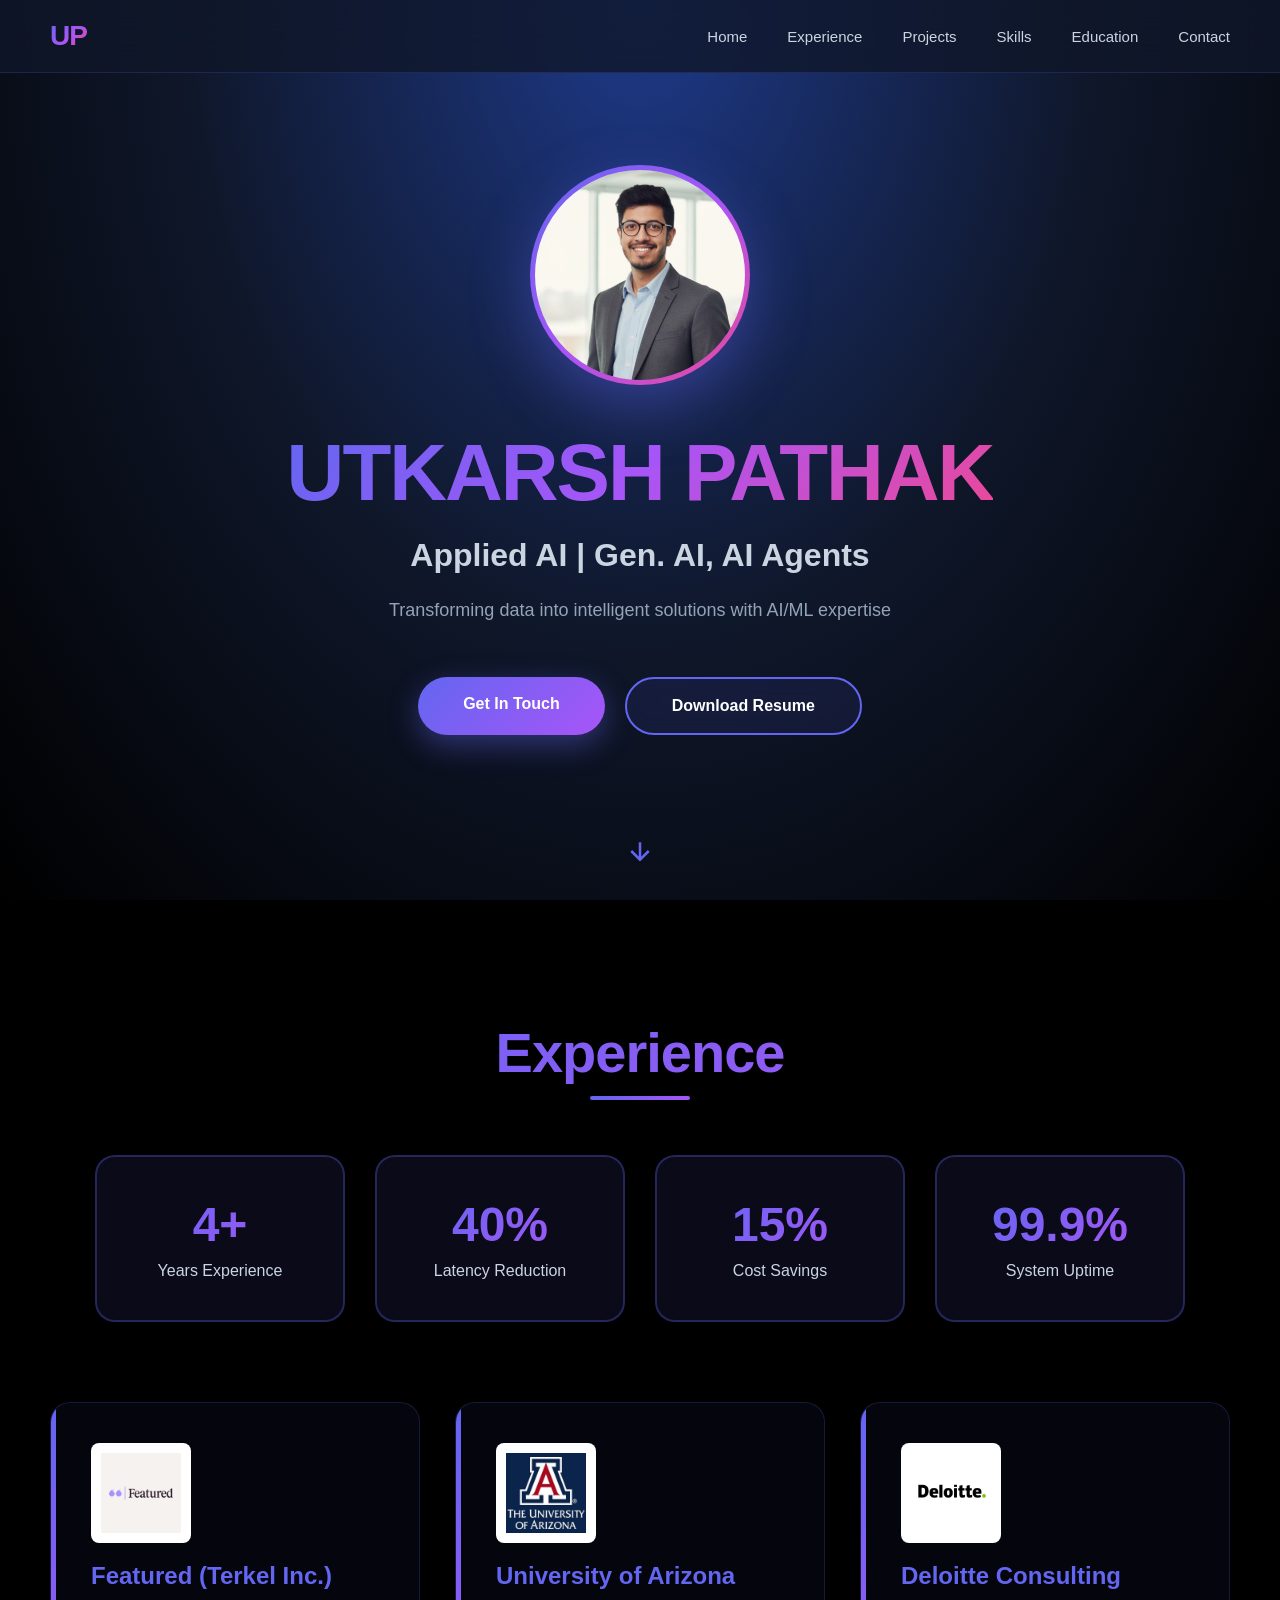
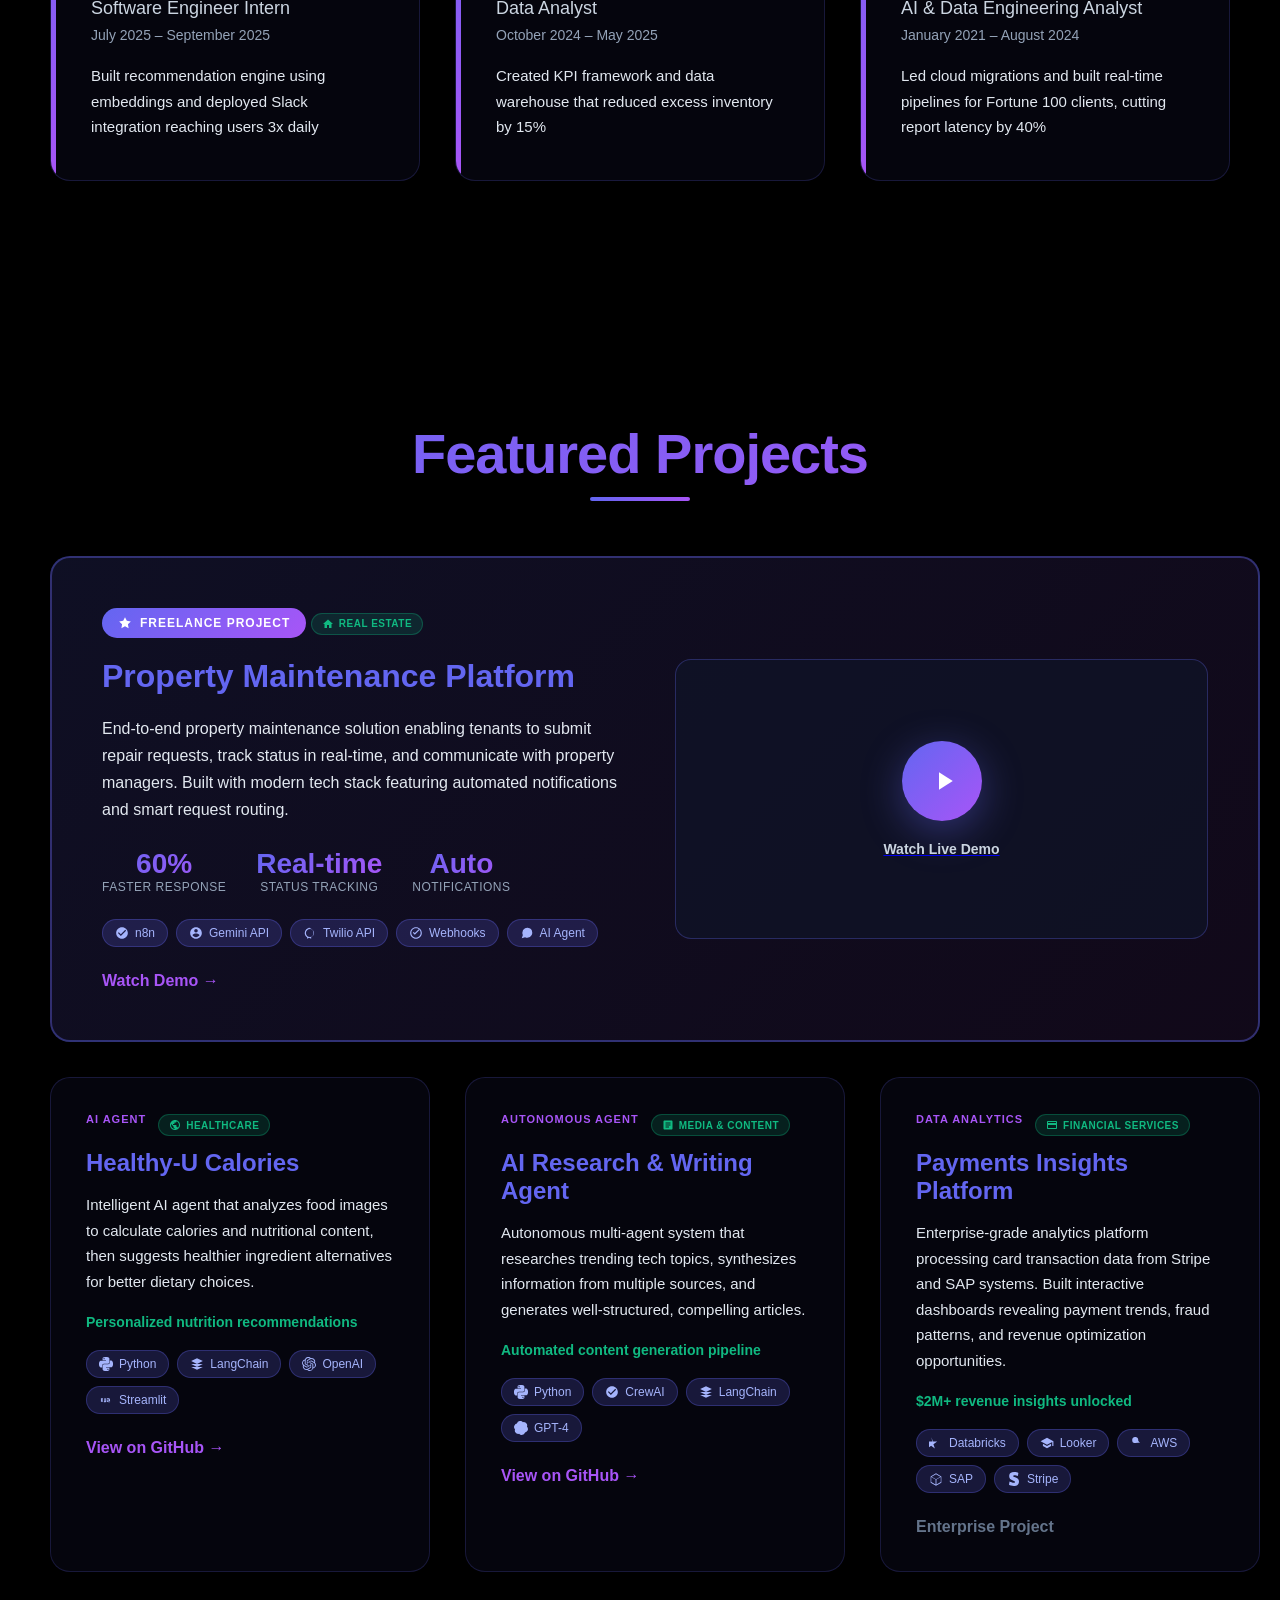
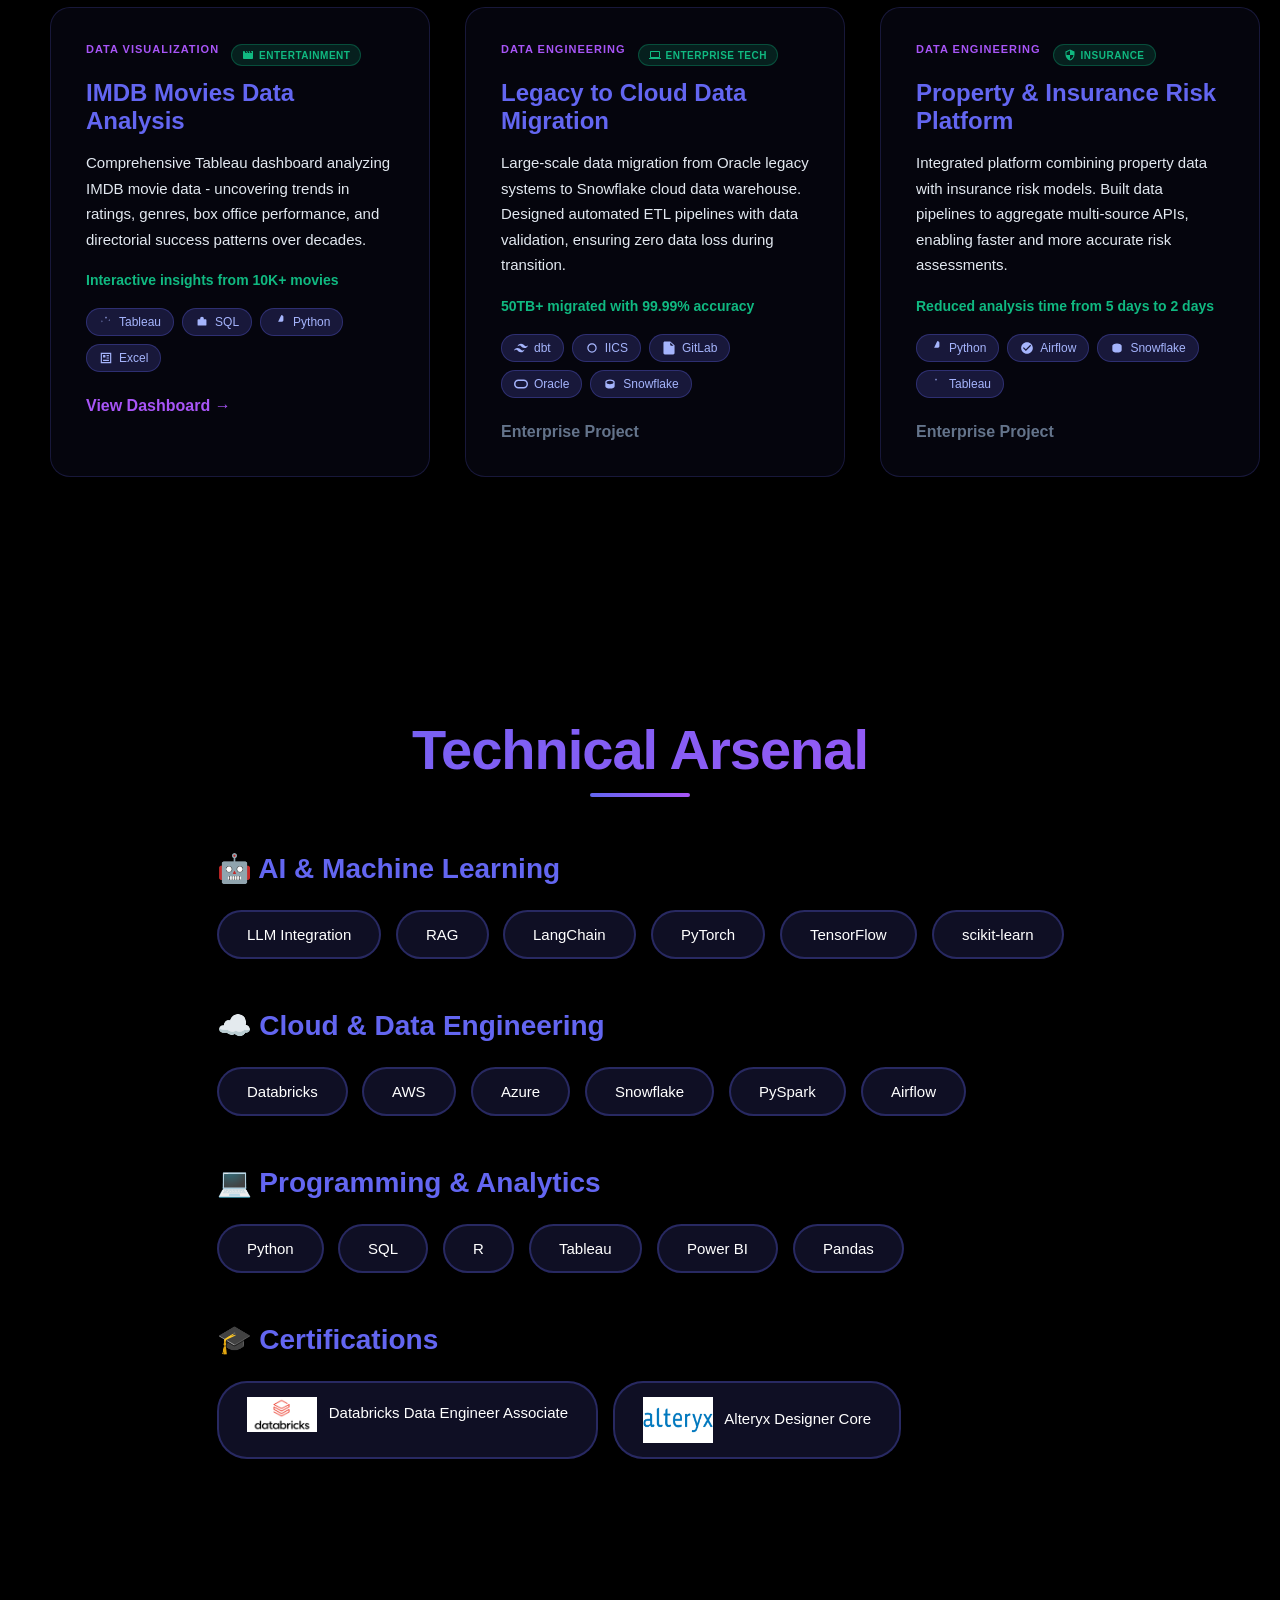
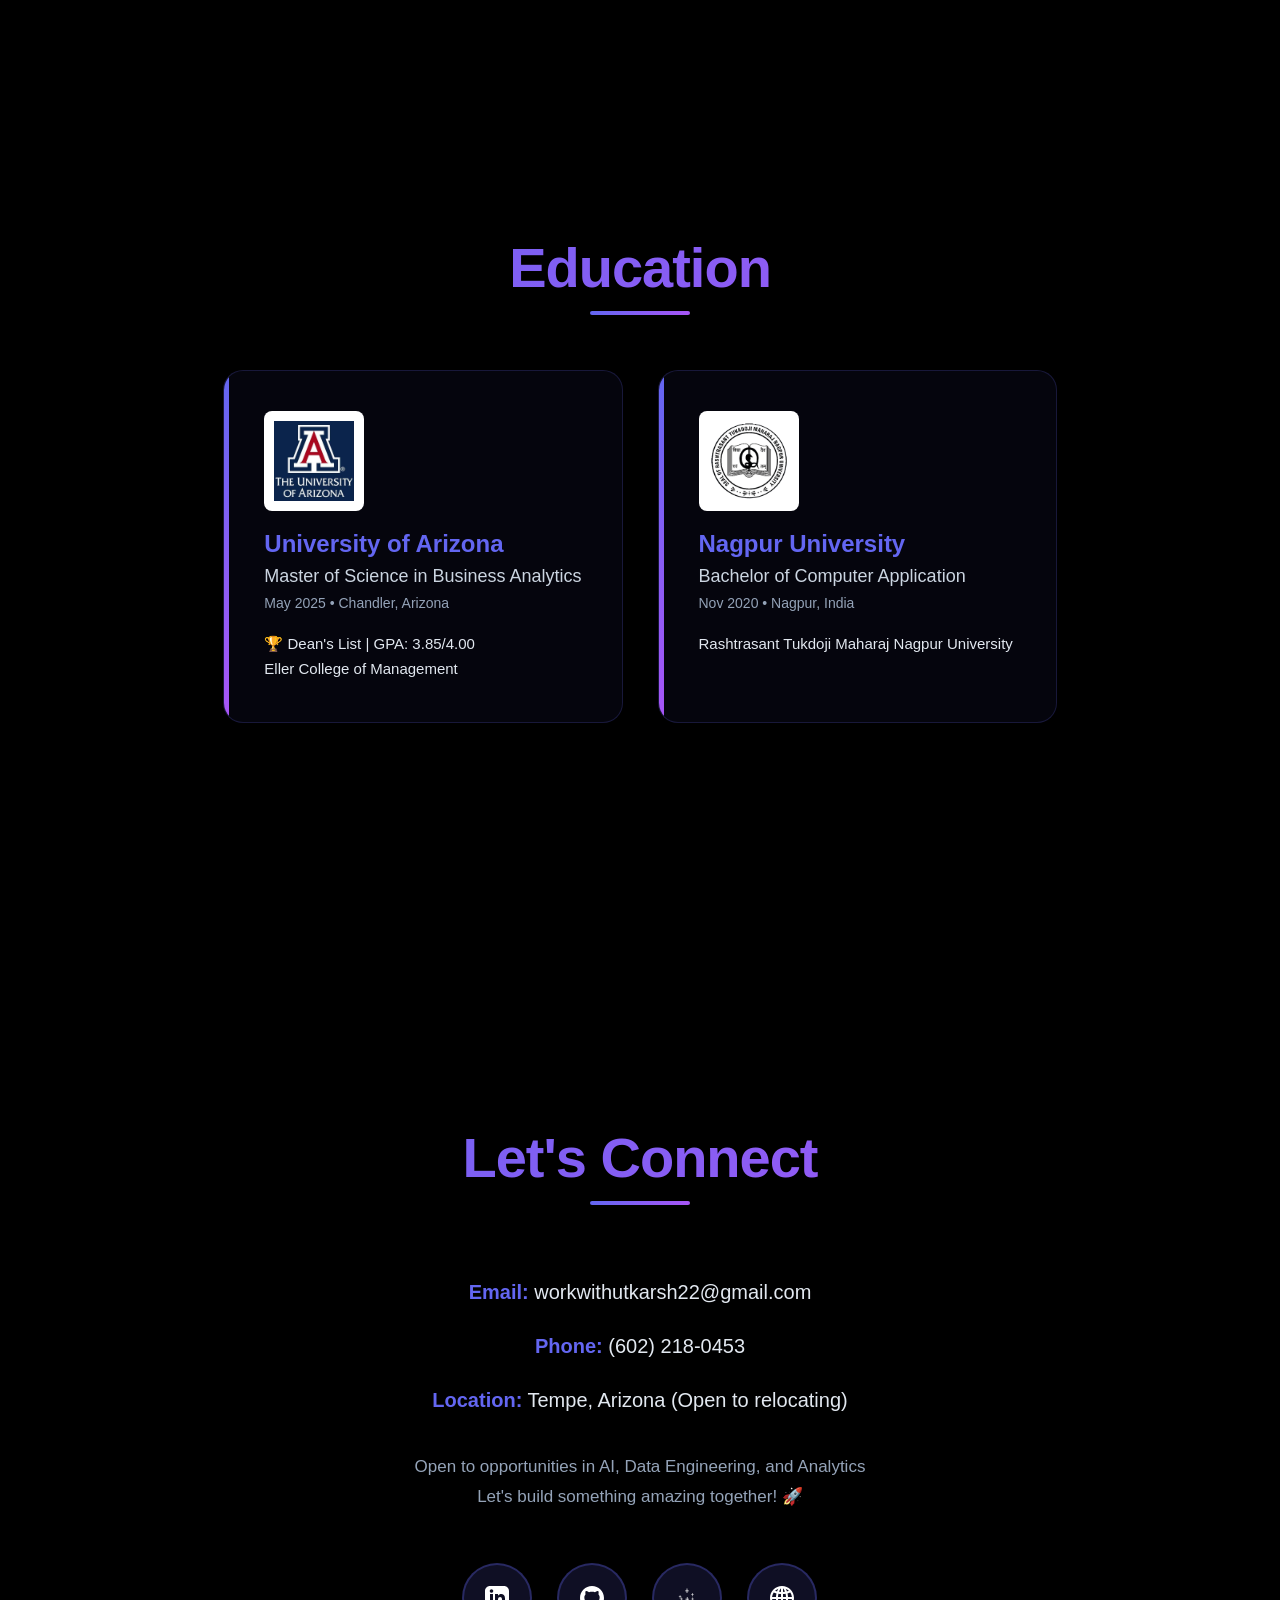
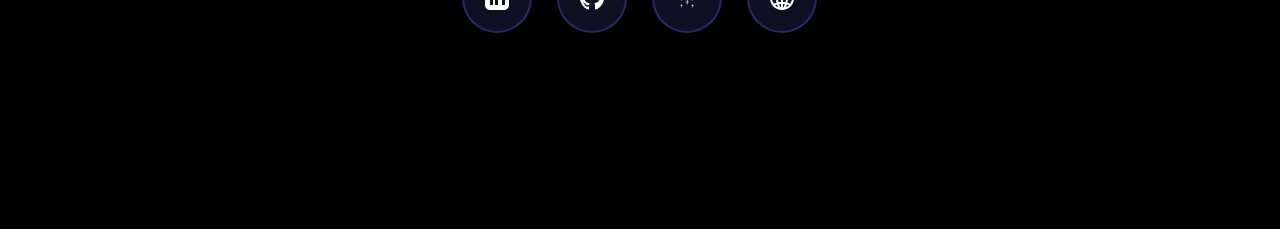
==== index.html @ 4d157734 "Update Property Maintenance tech stack to n8n, Gemini, Twilio, Webhooks, AI Agent https://claude.ai/" ====
<!DOCTYPE html>
<html lang="en">
<head>
    <meta charset="UTF-8">
    <meta name="viewport" content="width=device-width, initial-scale=1.0">
    <title>Utkarsh Pathak - AI & Analytics Specialist</title>
    <style>
        * {
            margin: 0;
            padding: 0;
            box-sizing: border-box;
        }

        body {
            font-family: 'Inter', -apple-system, BlinkMacSystemFont, 'Segoe UI', sans-serif;
            color: #fff;
            overflow-x: hidden;
            background: #000;
        }

        .galaxy-bg {
            position: fixed;
            top: 0;
            left: 0;
            width: 100%;
            height: 100%;
            background: radial-gradient(ellipse at top, #1e3a8a 0%, #0f172a 50%, #000000 100%);
            z-index: -2;
        }

        .stars {
            position: fixed;
            top: 0;
            left: 0;
            width: 100%;
            height: 100%;
            z-index: -1;
        }

        .star {
            position: absolute;
            background: white;
            border-radius: 50%;
            animation: twinkle 3s infinite;
        }

        @keyframes twinkle {
            0%, 100% { opacity: 0.2; transform: scale(1); }
            50% { opacity: 1; transform: scale(1.2); }
        }

        @keyframes float {
            0%, 100% { transform: translateY(0px); }
            50% { transform: translateY(-20px); }
        }

        @keyframes fadeInUp {
            from {
                opacity: 0;
                transform: translateY(30px);
            }
            to {
                opacity: 1;
                transform: translateY(0);
            }
        }

        nav {
            position: fixed;
            top: 0;
            width: 100%;
            padding: 20px 50px;
            display: flex;
            justify-content: space-between;
            align-items: center;
            background: rgba(15, 23, 42, 0.8);
            backdrop-filter: blur(20px);
            z-index: 1000;
            border-bottom: 1px solid rgba(99, 102, 241, 0.2);
            transition: all 0.3s;
        }

        nav.scrolled {
            padding: 15px 50px;
            background: rgba(15, 23, 42, 0.95);
            box-shadow: 0 10px 40px rgba(99, 102, 241, 0.2);
        }

        .logo {
            font-size: 28px;
            font-weight: 800;
            background: linear-gradient(135deg, #6366f1 0%, #a855f7 50%, #ec4899 100%);
            -webkit-background-clip: text;
            -webkit-text-fill-color: transparent;
            background-clip: text;
            letter-spacing: -1px;
        }

        .nav-links {
            display: flex;
            gap: 40px;
        }

        .nav-links a {
            color: #cbd5e1;
            text-decoration: none;
            transition: all 0.3s;
            position: relative;
            font-weight: 500;
            font-size: 15px;
        }

        .nav-links a:hover {
            color: #6366f1;
        }

        .nav-links a::after {
            content: '';
            position: absolute;
            bottom: -5px;
            left: 50%;
            transform: translateX(-50%);
            width: 0;
            height: 2px;
            background: linear-gradient(90deg, #6366f1 0%, #a855f7 100%);
            transition: width 0.3s;
        }

        .nav-links a:hover::after {
            width: 100%;
        }

        section {
            min-height: 100vh;
            padding: 120px 50px;
            display: flex;
            flex-direction: column;
            justify-content: center;
            position: relative;
        }

        .hero {
            align-items: center;
            text-align: center;
        }

        .hero-content {
            animation: fadeInUp 1s ease-out;
        }

        .profile-image {
            width: 220px;
            height: 220px;
            border-radius: 50%;
            border: 5px solid transparent;
            background: linear-gradient(135deg, #6366f1 0%, #a855f7 50%, #ec4899 100%) padding-box,
                        linear-gradient(135deg, #6366f1 0%, #a855f7 50%, #ec4899 100%) border-box;
            margin-bottom: 40px;
            box-shadow: 0 20px 60px rgba(99, 102, 241, 0.4);
            animation: float 6s ease-in-out infinite;
            object-fit: cover;
        }

        h1 {
            font-size: 80px;
            margin-bottom: 20px;
            background: linear-gradient(135deg, #6366f1 0%, #a855f7 50%, #ec4899 100%);
            -webkit-background-clip: text;
            -webkit-text-fill-color: transparent;
            background-clip: text;
            font-weight: 900;
            letter-spacing: -2px;
            line-height: 1.1;
        }

        .subtitle {
            font-size: 32px;
            color: #cbd5e1;
            margin-bottom: 20px;
            font-weight: 600;
        }

        .hero-description {
            color: #94a3b8;
            font-size: 18px;
            max-width: 700px;
            margin: 20px auto;
            line-height: 1.8;
        }

        .cta-buttons {
            display: flex;
            gap: 20px;
            justify-content: center;
            margin-top: 50px;
        }

        .btn {
            padding: 18px 45px;
            border: none;
            border-radius: 50px;
            font-size: 16px;
            font-weight: 600;
            cursor: pointer;
            transition: all 0.4s cubic-bezier(0.175, 0.885, 0.32, 1.275);
            text-decoration: none;
            display: inline-block;
            position: relative;
            overflow: hidden;
        }

        .btn::before {
            content: '';
            position: absolute;
            top: 50%;
            left: 50%;
            width: 0;
            height: 0;
            border-radius: 50%;
            background: rgba(255, 255, 255, 0.3);
            transform: translate(-50%, -50%);
            transition: width 0.6s, height 0.6s;
        }

        .btn:hover::before {
            width: 300px;
            height: 300px;
        }

        .btn span {
            position: relative;
            z-index: 1;
        }

        .btn-primary {
            background: linear-gradient(135deg, #6366f1 0%, #a855f7 100%);
            color: white;
            box-shadow: 0 10px 30px rgba(99, 102, 241, 0.4);
        }

        .btn-primary:hover {
            transform: translateY(-5px);
            box-shadow: 0 20px 50px rgba(99, 102, 241, 0.6);
        }

        .btn-secondary {
            background: rgba(99, 102, 241, 0.1);
            color: white;
            border: 2px solid #6366f1;
            backdrop-filter: blur(10px);
        }

        .btn-secondary:hover {
            background: rgba(99, 102, 241, 0.2);
            transform: translateY(-5px);
            box-shadow: 0 20px 50px rgba(99, 102, 241, 0.3);
        }

        .section-title {
            font-size: 56px;
            text-align: center;
            margin-bottom: 70px;
            background: linear-gradient(135deg, #6366f1 0%, #a855f7 100%);
            -webkit-background-clip: text;
            -webkit-text-fill-color: transparent;
            background-clip: text;
            font-weight: 800;
            letter-spacing: -1px;
            position: relative;
        }

        .section-title::after {
            content: '';
            position: absolute;
            bottom: -15px;
            left: 50%;
            transform: translateX(-50%);
            width: 100px;
            height: 4px;
            background: linear-gradient(90deg, #6366f1 0%, #a855f7 100%);
            border-radius: 2px;
        }

        .stats-grid {
            display: grid;
            grid-template-columns: repeat(auto-fit, minmax(250px, 1fr));
            gap: 30px;
            max-width: 1200px;
            margin: 0 auto 80px;
        }

        .stat-card {
            background: rgba(99, 102, 241, 0.1);
            padding: 40px;
            border-radius: 20px;
            text-align: center;
            border: 2px solid rgba(99, 102, 241, 0.3);
            backdrop-filter: blur(20px);
            transition: all 0.4s;
        }

        .stat-card:hover {
            transform: translateY(-10px);
            border-color: #6366f1;
            box-shadow: 0 20px 60px rgba(99, 102, 241, 0.4);
        }

        .stat-number {
            font-size: 48px;
            font-weight: 800;
            background: linear-gradient(135deg, #6366f1 0%, #a855f7 100%);
            -webkit-background-clip: text;
            -webkit-text-fill-color: transparent;
            background-clip: text;
            margin-bottom: 10px;
        }

        .stat-label {
            font-size: 16px;
            color: #cbd5e1;
            font-weight: 500;
        }

        .experience-grid {
            display: grid;
            grid-template-columns: repeat(auto-fit, minmax(350px, 1fr));
            gap: 35px;
            max-width: 1300px;
            margin: 0 auto;
        }

        .experience-card {
            background: rgba(99, 102, 241, 0.05);
            padding: 40px;
            border-radius: 20px;
            border: 1px solid rgba(99, 102, 241, 0.2);
            backdrop-filter: blur(20px);
            transition: all 0.4s cubic-bezier(0.175, 0.885, 0.32, 1.275);
            position: relative;
            overflow: hidden;
        }

        .experience-card::before {
            content: '';
            position: absolute;
            top: 0;
            left: 0;
            width: 5px;
            height: 100%;
            background: linear-gradient(180deg, #6366f1 0%, #a855f7 100%);
        }

        .experience-card:hover {
            transform: translateY(-10px) scale(1.02);
            border-color: #6366f1;
            box-shadow: 0 25px 70px rgba(99, 102, 241, 0.4);
        }

        .company-logo {
            width: 100px;
            height: 100px;
            object-fit: contain;
            margin-bottom: 15px;
            background: white;
            padding: 10px;
            border-radius: 8px;
        }

        .company-name {
            font-size: 24px;
            color: #6366f1;
            font-weight: 700;
            margin-bottom: 8px;
        }

        .role-name {
            font-size: 18px;
            color: #cbd5e1;
            margin-bottom: 8px;
            font-weight: 500;
        }

        .duration {
            color: #94a3b8;
            font-size: 14px;
            margin-bottom: 20px;
        }

        .highlight {
            color: #e2e8f0;
            line-height: 1.7;
            font-size: 15px;
        }

        .projects-grid {
            display: grid;
            grid-template-columns: repeat(auto-fit, minmax(380px, 1fr));
            gap: 35px;
            max-width: 1300px;
            margin: 0 auto;
        }

        .project-card {
            background: rgba(99, 102, 241, 0.05);
            border-radius: 20px;
            padding: 35px;
            backdrop-filter: blur(20px);
            border: 1px solid rgba(99, 102, 241, 0.2);
            transition: all 0.4s cubic-bezier(0.175, 0.885, 0.32, 1.275);
            position: relative;
            overflow: hidden;
        }

        .project-card::before {
            content: '';
            position: absolute;
            top: 0;
            left: 0;
            width: 100%;
            height: 100%;
            background: linear-gradient(135deg, rgba(99, 102, 241, 0.1) 0%, rgba(168, 85, 247, 0.1) 100%);
            opacity: 0;
            transition: opacity 0.4s;
        }

        .project-card:hover::before {
            opacity: 1;
        }

        .project-card:hover {
            transform: translateY(-15px) scale(1.03);
            border-color: #6366f1;
            box-shadow: 0 25px 70px rgba(99, 102, 241, 0.4);
        }

        /* Featured Project Card */
        .featured-project {
            grid-column: 1 / -1;
            background: linear-gradient(135deg, rgba(99, 102, 241, 0.15) 0%, rgba(168, 85, 247, 0.1) 100%);
            border: 2px solid rgba(99, 102, 241, 0.4);
            padding: 50px;
            display: grid;
            grid-template-columns: 1fr 1fr;
            gap: 40px;
            align-items: center;
        }

        .featured-project:hover {
            transform: translateY(-10px);
            border-color: #a855f7;
        }

        .featured-badge {
            display: inline-flex;
            align-items: center;
            gap: 8px;
            background: linear-gradient(135deg, #6366f1 0%, #a855f7 100%);
            padding: 8px 16px;
            border-radius: 20px;
            font-size: 12px;
            font-weight: 700;
            text-transform: uppercase;
            letter-spacing: 1px;
            margin-bottom: 20px;
        }

        .featured-project .project-title {
            font-size: 32px;
            margin-bottom: 20px;
        }

        .featured-project .project-desc {
            font-size: 16px;
            margin-bottom: 25px;
        }

        .featured-metrics {
            display: flex;
            gap: 30px;
            margin-bottom: 25px;
        }

        .metric {
            text-align: center;
        }

        .metric-value {
            font-size: 28px;
            font-weight: 800;
            background: linear-gradient(135deg, #6366f1 0%, #a855f7 100%);
            -webkit-background-clip: text;
            -webkit-text-fill-color: transparent;
            background-clip: text;
        }

        .metric-label {
            font-size: 12px;
            color: #94a3b8;
            text-transform: uppercase;
            letter-spacing: 0.5px;
        }

        .featured-visual {
            background: rgba(15, 23, 42, 0.6);
            border-radius: 16px;
            padding: 30px;
            border: 1px solid rgba(99, 102, 241, 0.3);
            display: flex;
            flex-direction: column;
            align-items: center;
            justify-content: center;
            min-height: 280px;
        }

        .play-button {
            width: 80px;
            height: 80px;
            background: linear-gradient(135deg, #6366f1 0%, #a855f7 100%);
            border-radius: 50%;
            display: flex;
            align-items: center;
            justify-content: center;
            margin-bottom: 20px;
            transition: all 0.3s;
            box-shadow: 0 10px 40px rgba(99, 102, 241, 0.4);
        }

        .play-button:hover {
            transform: scale(1.1);
            box-shadow: 0 15px 50px rgba(99, 102, 241, 0.6);
        }

        .play-button svg {
            width: 30px;
            height: 30px;
            fill: white;
            margin-left: 4px;
        }

        .demo-text {
            color: #cbd5e1;
            font-weight: 600;
            font-size: 14px;
        }

        .project-title {
            font-size: 24px;
            color: #6366f1;
            margin-bottom: 15px;
            font-weight: 700;
            position: relative;
            z-index: 1;
        }

        .project-type {
            display: inline-block;
            font-size: 11px;
            font-weight: 600;
            text-transform: uppercase;
            letter-spacing: 1px;
            color: #a855f7;
            margin-bottom: 12px;
            position: relative;
            z-index: 1;
        }

        .project-meta {
            display: flex;
            align-items: center;
            gap: 12px;
            margin-bottom: 12px;
            position: relative;
            z-index: 1;
        }

        .industry-badge {
            display: inline-flex;
            align-items: center;
            gap: 5px;
            background: rgba(16, 185, 129, 0.15);
            color: #10b981;
            padding: 4px 10px;
            border-radius: 12px;
            font-size: 10px;
            font-weight: 600;
            text-transform: uppercase;
            letter-spacing: 0.5px;
            border: 1px solid rgba(16, 185, 129, 0.3);
        }

        .industry-badge svg {
            width: 12px;
            height: 12px;
        }

        .project-desc {
            color: #e2e8f0;
            line-height: 1.7;
            margin-bottom: 20px;
            font-size: 15px;
            position: relative;
            z-index: 1;
        }

        .project-impact {
            color: #10b981;
            font-size: 14px;
            font-weight: 600;
            margin-bottom: 20px;
            position: relative;
            z-index: 1;
        }

        .tech-stack {
            display: flex;
            flex-wrap: wrap;
            gap: 8px;
            margin-bottom: 25px;
            position: relative;
            z-index: 1;
        }

        .tech-badge {
            background: rgba(99, 102, 241, 0.2);
            color: #a5b4fc;
            padding: 6px 12px;
            border-radius: 15px;
            font-size: 12px;
            font-weight: 500;
            border: 1px solid rgba(99, 102, 241, 0.3);
            transition: all 0.3s;
            display: inline-flex;
            align-items: center;
            gap: 6px;
        }

        .tech-badge:hover {
            background: rgba(99, 102, 241, 0.4);
            border-color: #6366f1;
        }

        .tech-badge svg {
            width: 14px;
            height: 14px;
            flex-shrink: 0;
        }

        .project-link {
            color: #a855f7;
            text-decoration: none;
            font-weight: 600;
            display: inline-flex;
            align-items: center;
            gap: 8px;
            transition: all 0.3s;
            position: relative;
            z-index: 1;
        }

        .project-link:hover {
            color: #ec4899;
            gap: 12px;
        }

        .project-links {
            display: flex;
            gap: 20px;
            position: relative;
            z-index: 1;
        }

        @media (max-width: 768px) {
            .featured-project {
                grid-template-columns: 1fr;
                padding: 30px;
            }

            .featured-project .project-title {
                font-size: 24px;
            }

            .featured-metrics {
                flex-wrap: wrap;
                gap: 20px;
            }

            .featured-visual {
                min-height: 200px;
            }
        }

        .skills-container {
            max-width: 1100px;
            margin: 0 auto;
        }

        .skill-category {
            margin-bottom: 50px;
        }

        .skill-category h3 {
            color: #6366f1;
            font-size: 28px;
            margin-bottom: 25px;
            font-weight: 700;
        }

        .skill-tags {
            display: flex;
            flex-wrap: wrap;
            gap: 15px;
        }

        .skill-tag {
            background: rgba(99, 102, 241, 0.15);
            padding: 14px 28px;
            border-radius: 30px;
            border: 2px solid rgba(99, 102, 241, 0.3);
            transition: all 0.3s;
            font-weight: 500;
            font-size: 15px;
            backdrop-filter: blur(10px);
        }

        .skill-tag:hover {
            background: rgba(99, 102, 241, 0.3);
            transform: translateY(-5px) scale(1.05);
            border-color: #6366f1;
            box-shadow: 0 10px 30px rgba(99, 102, 241, 0.3);
        }

        .contact-container {
            max-width: 700px;
            margin: 0 auto;
            text-align: center;
        }

        .contact-info {
            font-size: 20px;
            color: #e2e8f0;
            margin-bottom: 30px;
            line-height: 2.2;
        }

        .contact-info p {
            margin: 10px 0;
        }

        .contact-info strong {
            color: #6366f1;
            font-weight: 600;
        }

        .social-links {
            display: flex;
            justify-content: center;
            gap: 25px;
            margin-top: 50px;
        }

        .social-link {
            width: 70px;
            height: 70px;
            border-radius: 50%;
            background: rgba(99, 102, 241, 0.15);
            display: flex;
            align-items: center;
            justify-content: center;
            color: white;
            text-decoration: none;
            font-size: 24px;
            transition: all 0.4s cubic-bezier(0.175, 0.885, 0.32, 1.275);
            border: 2px solid rgba(99, 102, 241, 0.3);
            backdrop-filter: blur(10px);
        }

        .social-link:hover {
            background: linear-gradient(135deg, #6366f1 0%, #a855f7 100%);
            transform: translateY(-10px) scale(1.1);
            border-color: transparent;
            box-shadow: 0 15px 40px rgba(99, 102, 241, 0.5);
        }

        .scroll-indicator {
            position: absolute;
            bottom: 30px;
            left: 50%;
            transform: translateX(-50%);
            animation: bounce 2s infinite;
        }

        @keyframes bounce {
            0%, 20%, 50%, 80%, 100% { transform: translateX(-50%) translateY(0); }
            40% { transform: translateX(-50%) translateY(-20px); }
            60% { transform: translateX(-50%) translateY(-10px); }
        }

        .scroll-indicator svg {
            width: 30px;
            height: 30px;
            color: #6366f1;
        }

        @media (max-width: 768px) {
            h1 {
                font-size: 48px;
            }

            .subtitle {
                font-size: 24px;
            }

            .section-title {
                font-size: 40px;
            }

            section {
                padding: 100px 20px;
            }

            nav {
                padding: 15px 20px;
            }

            .nav-links {
                gap: 20px;
                font-size: 14px;
            }

            .stats-grid,
            .experience-grid,
            .projects-grid {
                grid-template-columns: 1fr;
            }

            .profile-image {
                width: 180px;
                height: 180px;
            }

            .cta-buttons {
                flex-direction: column;
                align-items: center;
            }

            .btn {
                width: 100%;
                max-width: 300px;
            }
        }
    </style>
</head>
<body>
    <div class="galaxy-bg"></div>
    <div class="stars" id="stars"></div>

    <nav id="navbar">
        <div class="logo">UP</div>
        <div class="nav-links">
            <a href="#home">Home</a>
            <a href="#experience">Experience</a>
            <a href="#projects">Projects</a>
            <a href="#skills">Skills</a>
            <a href="#education">Education</a>
            <a href="#contact">Contact</a>
        </div>
    </nav>

    <section id="home" class="hero">
        <div class="hero-content">
            <img src="1761785626636.jpg" alt="Utkarsh Pathak" class="profile-image">
            <h1>UTKARSH PATHAK</h1>
            <p class="subtitle">Applied AI | Gen. AI, AI Agents</p>
            <p class="hero-description">
                Transforming data into intelligent solutions with AI/ML expertise
            </p>
            <div class="cta-buttons">
                <a href="#contact" class="btn btn-primary"><span>Get In Touch</span></a>
                <a href="UtkarshPathak_AIAnalyticsSpecialist.pdf" class="btn btn-secondary" download><span>Download Resume</span></a>
            </div>
        </div>
        <div class="scroll-indicator">
            <svg viewBox="0 0 24 24" fill="none" stroke="currentColor" stroke-width="2">
                <path d="M12 5v14M19 12l-7 7-7-7"/>
            </svg>
        </div>
    </section>

    <section id="experience">
        <h2 class="section-title">Experience</h2>
        
        <div class="stats-grid">
            <div class="stat-card">
                <div class="stat-number">4+</div>
                <div class="stat-label">Years Experience</div>
            </div>
            <div class="stat-card">
                <div class="stat-number">40%</div>
                <div class="stat-label">Latency Reduction</div>
            </div>
            <div class="stat-card">
                <div class="stat-number">15%</div>
                <div class="stat-label">Cost Savings</div>
            </div>
            <div class="stat-card">
                <div class="stat-number">99.9%</div>
                <div class="stat-label">System Uptime</div>
            </div>
        </div>

        <div class="experience-grid">
            <div class="experience-card">
                <img src="logos/Featured.jpg" alt="Featured" class="company-logo">
                <div class="company-name">Featured (Terkel Inc.)</div>
                <div class="role-name">Software Engineer Intern</div>
                <div class="duration">July 2025 – September 2025</div>
                <div class="highlight">
                    Built recommendation engine using embeddings and deployed Slack integration reaching users 3x daily
                </div>
            </div>

            <div class="experience-card">
                <img src="logos/University of Arizona.jpg" alt="University of Arizona" class="company-logo">
                <div class="company-name">University of Arizona</div>
                <div class="role-name">Data Analyst</div>
                <div class="duration">October 2024 – May 2025</div>
                <div class="highlight">
                    Created KPI framework and data warehouse that reduced excess inventory by 15%
                </div>
            </div>

            <div class="experience-card">
                <img src="logos/deloitte_logo.jpg" alt="Deloitte" class="company-logo">
                <div class="company-name">Deloitte Consulting</div>
                <div class="role-name">AI & Data Engineering Analyst</div>
                <div class="duration">January 2021 – August 2024</div>
                <div class="highlight">
                    Led cloud migrations and built real-time pipelines for Fortune 100 clients, cutting report latency by 40%
                </div>
            </div>
        </div>
    </section>

    <section id="projects">
        <h2 class="section-title">Featured Projects</h2>
        <div class="projects-grid">

            <!-- Featured Project - Property Maintenance Platform -->
            <div class="project-card featured-project">
                <div class="featured-content">
                    <div class="featured-badge">
                        <svg width="14" height="14" viewBox="0 0 24 24" fill="currentColor"><path d="M12 2l3.09 6.26L22 9.27l-5 4.87 1.18 6.88L12 17.77l-6.18 3.25L7 14.14 2 9.27l6.91-1.01L12 2z"/></svg>
                        Freelance Project
                    </div>
                    <span class="industry-badge">
                        <svg viewBox="0 0 24 24" fill="currentColor"><path d="M10 20v-6h4v6h5v-8h3L12 3 2 12h3v8z"/></svg>
                        Real Estate
                    </span>
                    <div class="project-title">Property Maintenance Platform</div>
                    <div class="project-desc">
                        End-to-end property maintenance solution enabling tenants to submit repair requests, track status in real-time, and communicate with property managers. Built with modern tech stack featuring automated notifications and smart request routing.
                    </div>
                    <div class="featured-metrics">
                        <div class="metric">
                            <div class="metric-value">60%</div>
                            <div class="metric-label">Faster Response</div>
                        </div>
                        <div class="metric">
                            <div class="metric-value">Real-time</div>
                            <div class="metric-label">Status Tracking</div>
                        </div>
                        <div class="metric">
                            <div class="metric-value">Auto</div>
                            <div class="metric-label">Notifications</div>
                        </div>
                    </div>
                    <div class="tech-stack">
                        <span class="tech-badge"><svg viewBox="0 0 24 24" fill="currentColor"><path d="M12 2C6.48 2 2 6.48 2 12s4.48 10 10 10 10-4.48 10-10S17.52 2 12 2zm-2 15l-5-5 1.41-1.41L10 14.17l7.59-7.59L19 8l-9 9z"/></svg>n8n</span>
                        <span class="tech-badge"><svg viewBox="0 0 24 24" fill="currentColor"><path d="M12 2C6.48 2 2 6.48 2 12s4.48 10 10 10 10-4.48 10-10S17.52 2 12 2zm0 3c1.66 0 3 1.34 3 3s-1.34 3-3 3-3-1.34-3-3 1.34-3 3-3zm0 14.2c-2.5 0-4.71-1.28-6-3.22.03-1.99 4-3.08 6-3.08 1.99 0 5.97 1.09 6 3.08-1.29 1.94-3.5 3.22-6 3.22z"/></svg>Gemini API</span>
                        <span class="tech-badge"><svg viewBox="0 0 24 24" fill="currentColor"><path d="M12 3a9 9 0 0 0-9 9c0 3.03 1.5 5.82 4 7.47V22l3.5-2 3.5 2v-2.53c2.5-1.65 4-4.44 4-7.47a9 9 0 0 0-9-9zm0 2c3.86 0 7 3.14 7 7s-3.14 7-7 7-7-3.14-7-7 3.14-7 7-7z"/></svg>Twilio API</span>
                        <span class="tech-badge"><svg viewBox="0 0 24 24" fill="currentColor"><path d="M10 15l-3.5-3.5 1.41-1.41L10 12.17l6.59-6.59L18 7l-8 8zm2-13C6.48 2 2 6.48 2 12s4.48 10 10 10 10-4.48 10-10S17.52 2 12 2zm0 18c-4.41 0-8-3.59-8-8s3.59-8 8-8 8 3.59 8 8-3.59 8-8 8z"/></svg>Webhooks</span>
                        <span class="tech-badge"><svg viewBox="0 0 24 24" fill="currentColor"><path d="M21 11.5a8.38 8.38 0 0 1-.9 3.8 8.5 8.5 0 0 1-7.6 4.7 8.38 8.38 0 0 1-3.8-.9L3 21l1.9-5.7a8.38 8.38 0 0 1-.9-3.8 8.5 8.5 0 0 1 4.7-7.6 8.38 8.38 0 0 1 3.8-.9h.5a8.48 8.48 0 0 1 8 8v.5z"/></svg>AI Agent</span>
                    </div>
                    <a href="https://www.loom.com/share/c7eaecbe880c4de8b4700ca06a2fd751" target="_blank" class="project-link">
                        Watch Demo →
                    </a>
                </div>
                <a href="https://www.loom.com/share/c7eaecbe880c4de8b4700ca06a2fd751" target="_blank" class="featured-visual">
                    <div class="play-button">
                        <svg viewBox="0 0 24 24"><path d="M8 5v14l11-7z"/></svg>
                    </div>
                    <span class="demo-text">Watch Live Demo</span>
                </a>
            </div>

            <!-- Project 2 - Healthy-U Calories -->
            <div class="project-card">
                <div class="project-meta">
                    <span class="project-type">AI Agent</span>
                    <span class="industry-badge">
                        <svg viewBox="0 0 24 24" fill="currentColor"><path d="M12 2C6.48 2 2 6.48 2 12s4.48 10 10 10 10-4.48 10-10S17.52 2 12 2zm-1 17.93c-3.95-.49-7-3.85-7-7.93 0-.62.08-1.21.21-1.79L9 15v1c0 1.1.9 2 2 2v1.93zm6.9-2.54c-.26-.81-1-1.39-1.9-1.39h-1v-3c0-.55-.45-1-1-1H8v-2h2c.55 0 1-.45 1-1V7h2c1.1 0 2-.9 2-2v-.41c2.93 1.19 5 4.06 5 7.41 0 2.08-.8 3.97-2.1 5.39z"/></svg>
                        Healthcare
                    </span>
                </div>
                <div class="project-title">Healthy-U Calories</div>
                <div class="project-desc">
                    Intelligent AI agent that analyzes food images to calculate calories and nutritional content, then suggests healthier ingredient alternatives for better dietary choices.
                </div>
                <div class="project-impact">Personalized nutrition recommendations</div>
                <div class="tech-stack">
                    <span class="tech-badge"><svg viewBox="0 0 24 24" fill="currentColor"><path d="M14.25.18l.9.2.73.26.59.3.45.32.34.34.25.34.16.33.1.3.04.26.02.2-.01.13V8.5l-.05.63-.13.55-.21.46-.26.38-.3.31-.33.25-.35.19-.35.14-.33.1-.3.07-.26.04-.21.02H8.77l-.69.05-.59.14-.5.22-.41.27-.33.32-.27.35-.2.36-.15.37-.1.35-.07.32-.04.27-.02.21v3.06H3.17l-.21-.03-.28-.07-.32-.12-.35-.18-.36-.26-.36-.36-.35-.46-.32-.59-.28-.73-.21-.88-.14-1.05-.05-1.23.06-1.22.16-1.04.24-.87.32-.71.36-.57.4-.44.42-.33.42-.24.4-.16.36-.1.32-.05.24-.01h.16l.06.01h8.16v-.83H6.18l-.01-2.75-.02-.37.05-.34.11-.31.17-.28.25-.26.31-.23.38-.2.44-.18.51-.15.58-.12.64-.1.71-.06.77-.04.84-.02 1.27.05zm-6.3 1.98l-.23.33-.08.41.08.41.23.34.33.22.41.09.41-.09.33-.22.23-.34.08-.41-.08-.41-.23-.33-.33-.22-.41-.09-.41.09zm13.09 3.95l.28.06.32.12.35.18.36.27.36.35.35.47.32.59.28.73.21.88.14 1.04.05 1.23-.06 1.23-.16 1.04-.24.86-.32.71-.36.57-.4.45-.42.33-.42.24-.4.16-.36.09-.32.05-.24.02-.16-.01h-8.22v.82h5.84l.01 2.76.02.36-.05.34-.11.31-.17.29-.25.25-.31.24-.38.2-.44.17-.51.15-.58.13-.64.09-.71.07-.77.04-.84.01-1.27-.04-1.07-.14-.9-.2-.73-.25-.59-.3-.45-.33-.34-.34-.25-.34-.16-.33-.1-.3-.04-.25-.02-.2.01-.13v-5.34l.05-.64.13-.54.21-.46.26-.38.3-.32.33-.24.35-.2.35-.14.33-.1.3-.06.26-.04.21-.02.13-.01h5.84l.69-.05.59-.14.5-.21.41-.28.33-.32.27-.35.2-.36.15-.36.1-.35.07-.32.04-.28.02-.21V6.07h2.09l.14.01zm-6.47 14.25l-.23.33-.08.41.08.41.23.33.33.23.41.08.41-.08.33-.23.23-.33.08-.41-.08-.41-.23-.33-.33-.23-.41-.08-.41.08z"/></svg>Python</span>
                    <span class="tech-badge"><svg viewBox="0 0 24 24" fill="currentColor"><path d="M12 2L2 7l10 5 10-5-10-5zM2 17l10 5 10-5M2 12l10 5 10-5"/></svg>LangChain</span>
                    <span class="tech-badge"><svg viewBox="0 0 24 24" fill="currentColor"><path d="M22.282 9.821a5.985 5.985 0 0 0-.516-4.91 6.046 6.046 0 0 0-6.51-2.9A6.065 6.065 0 0 0 4.981 4.18a5.985 5.985 0 0 0-3.998 2.9 6.046 6.046 0 0 0 .743 7.097 5.98 5.98 0 0 0 .51 4.911 6.051 6.051 0 0 0 6.515 2.9A5.985 5.985 0 0 0 13.26 24a6.056 6.056 0 0 0 5.772-4.206 5.99 5.99 0 0 0 3.997-2.9 6.056 6.056 0 0 0-.747-7.073zM13.26 22.43a4.476 4.476 0 0 1-2.876-1.04l.141-.081 4.779-2.758a.795.795 0 0 0 .392-.681v-6.737l2.02 1.168a.071.071 0 0 1 .038.052v5.583a4.504 4.504 0 0 1-4.494 4.494zM3.6 18.304a4.47 4.47 0 0 1-.535-3.014l.142.085 4.783 2.759a.771.771 0 0 0 .78 0l5.843-3.369v2.332a.08.08 0 0 1-.033.062L9.74 19.95a4.5 4.5 0 0 1-6.14-1.646zM2.34 7.896a4.485 4.485 0 0 1 2.366-1.973V11.6a.766.766 0 0 0 .388.676l5.815 3.355-2.02 1.168a.076.076 0 0 1-.071 0l-4.83-2.786A4.504 4.504 0 0 1 2.34 7.872zm16.597 3.855l-5.833-3.387L15.119 7.2a.076.076 0 0 1 .071 0l4.83 2.791a4.494 4.494 0 0 1-.676 8.105v-5.678a.79.79 0 0 0-.407-.667zm2.01-3.023l-.141-.085-4.774-2.782a.776.776 0 0 0-.785 0L9.409 9.23V6.897a.066.066 0 0 1 .028-.061l4.83-2.787a4.5 4.5 0 0 1 6.68 4.66zm-12.64 4.135l-2.02-1.164a.08.08 0 0 1-.038-.057V6.075a4.5 4.5 0 0 1 7.375-3.453l-.142.08L8.704 5.46a.795.795 0 0 0-.393.681zm1.097-2.365l2.602-1.5 2.607 1.5v2.999l-2.597 1.5-2.607-1.5z"/></svg>OpenAI</span>
                    <span class="tech-badge"><svg viewBox="0 0 24 24" fill="currentColor"><path d="M16.673 9.004h-2.94v1.611h2.94c.537 0 .973.437.973.973v.136h-2.087c-1.197 0-2.173.853-2.173 1.902 0 1.048.976 1.902 2.173 1.902h3.358v-3.94c0-1.424-1.037-2.584-2.244-2.584zm.282 4.911h-2.086c-.331 0-.601-.214-.601-.478 0-.263.27-.478.601-.478h2.086v.956zM3.31 9.004h3.357v1.611H4.58v.656h2.086v1.522H4.58v.656h2.086v1.611H3.31V9.004zm6.003 0h1.27v5.544c0 .756-.614 1.37-1.37 1.37h-.858v-1.611h.457a.401.401 0 0 0 .401-.401V9.004h.1zm1.791 0h1.27v5.544c0 .756-.614 1.37-1.37 1.37h-.858v-1.611h.457a.401.401 0 0 0 .401-.401V9.004h.1zm7.393 5.056v1.611h-2.34v-1.611h2.34z"/></svg>Streamlit</span>
                </div>
                <a href="https://github.com/utkarsh-portfolio/healthy-u-calories" target="_blank" class="project-link">
                    View on GitHub →
                </a>
            </div>

            <!-- Project 3 - AI Research Agent -->
            <div class="project-card">
                <div class="project-meta">
                    <span class="project-type">Autonomous Agent</span>
                    <span class="industry-badge">
                        <svg viewBox="0 0 24 24" fill="currentColor"><path d="M19 3H5c-1.1 0-2 .9-2 2v14c0 1.1.9 2 2 2h14c1.1 0 2-.9 2-2V5c0-1.1-.9-2-2-2zm-5 14H7v-2h7v2zm3-4H7v-2h10v2zm0-4H7V7h10v2z"/></svg>
                        Media & Content
                    </span>
                </div>
                <div class="project-title">AI Research & Writing Agent</div>
                <div class="project-desc">
                    Autonomous multi-agent system that researches trending tech topics, synthesizes information from multiple sources, and generates well-structured, compelling articles.
                </div>
                <div class="project-impact">Automated content generation pipeline</div>
                <div class="tech-stack">
                    <span class="tech-badge"><svg viewBox="0 0 24 24" fill="currentColor"><path d="M14.25.18l.9.2.73.26.59.3.45.32.34.34.25.34.16.33.1.3.04.26.02.2-.01.13V8.5l-.05.63-.13.55-.21.46-.26.38-.3.31-.33.25-.35.19-.35.14-.33.1-.3.07-.26.04-.21.02H8.77l-.69.05-.59.14-.5.22-.41.27-.33.32-.27.35-.2.36-.15.37-.1.35-.07.32-.04.27-.02.21v3.06H3.17l-.21-.03-.28-.07-.32-.12-.35-.18-.36-.26-.36-.36-.35-.46-.32-.59-.28-.73-.21-.88-.14-1.05-.05-1.23.06-1.22.16-1.04.24-.87.32-.71.36-.57.4-.44.42-.33.42-.24.4-.16.36-.1.32-.05.24-.01h.16l.06.01h8.16v-.83H6.18l-.01-2.75-.02-.37.05-.34.11-.31.17-.28.25-.26.31-.23.38-.2.44-.18.51-.15.58-.12.64-.1.71-.06.77-.04.84-.02 1.27.05zm-6.3 1.98l-.23.33-.08.41.08.41.23.34.33.22.41.09.41-.09.33-.22.23-.34.08-.41-.08-.41-.23-.33-.33-.22-.41-.09-.41.09zm13.09 3.95l.28.06.32.12.35.18.36.27.36.35.35.47.32.59.28.73.21.88.14 1.04.05 1.23-.06 1.23-.16 1.04-.24.86-.32.71-.36.57-.4.45-.42.33-.42.24-.4.16-.36.09-.32.05-.24.02-.16-.01h-8.22v.82h5.84l.01 2.76.02.36-.05.34-.11.31-.17.29-.25.25-.31.24-.38.2-.44.17-.51.15-.58.13-.64.09-.71.07-.77.04-.84.01-1.27-.04-1.07-.14-.9-.2-.73-.25-.59-.3-.45-.33-.34-.34-.25-.34-.16-.33-.1-.3-.04-.25-.02-.2.01-.13v-5.34l.05-.64.13-.54.21-.46.26-.38.3-.32.33-.24.35-.2.35-.14.33-.1.3-.06.26-.04.21-.02.13-.01h5.84l.69-.05.59-.14.5-.21.41-.28.33-.32.27-.35.2-.36.15-.36.1-.35.07-.32.04-.28.02-.21V6.07h2.09l.14.01zm-6.47 14.25l-.23.33-.08.41.08.41.23.33.33.23.41.08.41-.08.33-.23.23-.33.08-.41-.08-.41-.23-.33-.33-.23-.41-.08-.41.08z"/></svg>Python</span>
                    <span class="tech-badge"><svg viewBox="0 0 24 24" fill="currentColor"><path d="M12 2C6.48 2 2 6.48 2 12s4.48 10 10 10 10-4.48 10-10S17.52 2 12 2zm-2 15l-5-5 1.41-1.41L10 14.17l7.59-7.59L19 8l-9 9z"/></svg>CrewAI</span>
                    <span class="tech-badge"><svg viewBox="0 0 24 24" fill="currentColor"><path d="M12 2L2 7l10 5 10-5-10-5zM2 17l10 5 10-5M2 12l10 5 10-5"/></svg>LangChain</span>
                    <span class="tech-badge"><svg viewBox="0 0 24 24" fill="currentColor"><path d="M22.282 9.821a5.985 5.985 0 0 0-.516-4.91 6.046 6.046 0 0 0-6.51-2.9A6.065 6.065 0 0 0 4.981 4.18a5.985 5.985 0 0 0-3.998 2.9 6.046 6.046 0 0 0 .743 7.097 5.98 5.98 0 0 0 .51 4.911 6.051 6.051 0 0 0 6.515 2.9A5.985 5.985 0 0 0 13.26 24a6.056 6.056 0 0 0 5.772-4.206 5.99 5.99 0 0 0 3.997-2.9 6.056 6.056 0 0 0-.747-7.073z"/></svg>GPT-4</span>
                </div>
                <a href="https://github.com/utkarsh-portfolio/AI-Agent-for-Research-And-Writing" target="_blank" class="project-link">
                    View on GitHub →
                </a>
            </div>

            <!-- Project 4 - Payments Insights Platform -->
            <div class="project-card">
                <div class="project-meta">
                    <span class="project-type">Data Analytics</span>
                    <span class="industry-badge">
                        <svg viewBox="0 0 24 24" fill="currentColor"><path d="M20 4H4c-1.11 0-1.99.89-1.99 2L2 18c0 1.11.89 2 2 2h16c1.11 0 2-.89 2-2V6c0-1.11-.89-2-2-2zm0 14H4v-6h16v6zm0-10H4V6h16v2z"/></svg>
                        Financial Services
                    </span>
                </div>
                <div class="project-title">Payments Insights Platform</div>
                <div class="project-desc">
                    Enterprise-grade analytics platform processing card transaction data from Stripe and SAP systems. Built interactive dashboards revealing payment trends, fraud patterns, and revenue optimization opportunities.
                </div>
                <div class="project-impact">$2M+ revenue insights unlocked</div>
                <div class="tech-stack">
                    <span class="tech-badge"><svg viewBox="0 0 24 24" fill="currentColor"><path d="M3.516 2.043l2.58 7.238 7.904.002-6.395 4.664 2.44 7.51-6.39-4.653-6.39 4.653 2.44-7.51L-.69 9.283l7.905-.002z"/></svg>Databricks</span>
                    <span class="tech-badge"><svg viewBox="0 0 24 24" fill="currentColor"><path d="M12 3L1 9l11 6 9-4.91V17h2V9M5 13.18v4L12 21l7-3.82v-4L12 17l-7-3.82z"/></svg>Looker</span>
                    <span class="tech-badge"><svg viewBox="0 0 24 24" fill="currentColor"><path d="M18.75 11.35a4.32 4.32 0 0 1-.79-.06 3.93 3.93 0 0 1-.73-.22 4.46 4.46 0 0 1-.67-.34 3.88 3.88 0 0 1-.62-.43 3 3 0 0 1-.56-.51 3.28 3.28 0 0 1-.49-.58 3.54 3.54 0 0 1-.39-.67A4.5 4.5 0 0 1 14.22 8a5.58 5.58 0 0 1-.15-.75 5.93 5.93 0 0 1-.05-.78v-.63a6.21 6.21 0 0 0-.09-.67 5.05 5.05 0 0 0-.19-.64 4.13 4.13 0 0 0-.29-.61 3.42 3.42 0 0 0-.39-.55 3.12 3.12 0 0 0-.48-.49 3.24 3.24 0 0 0-.57-.4 3.65 3.65 0 0 0-.64-.31 4.26 4.26 0 0 0-.71-.21 5.15 5.15 0 0 0-.77-.11 6 6 0 0 0-.82 0H7.83a6.21 6.21 0 0 0-.67.09 5.05 5.05 0 0 0-.64.19 4.13 4.13 0 0 0-.61.29 3.42 3.42 0 0 0-.55.39 3.12 3.12 0 0 0-.49.48 3.24 3.24 0 0 0-.4.57 3.65 3.65 0 0 0-.31.64 4.26 4.26 0 0 0-.21.71 5.15 5.15 0 0 0-.11.77 6 6 0 0 0 0 .82v1.24a6.21 6.21 0 0 0 .09.67 5.05 5.05 0 0 0 .19.64 4.13 4.13 0 0 0 .29.61 3.42 3.42 0 0 0 .39.55 3.12 3.12 0 0 0 .48.49 3.24 3.24 0 0 0 .57.4 3.65 3.65 0 0 0 .64.31 4.26 4.26 0 0 0 .71.21 5.15 5.15 0 0 0 .77.11 6 6 0 0 0 .82 0z"/></svg>AWS</span>
                    <span class="tech-badge"><svg viewBox="0 0 24 24" fill="currentColor"><path d="M12.001 2.323l-9.167 5.292v10.77l9.167 5.292 9.167-5.292V7.615L12 2.323zm0 1.49l7.416 4.28-7.416 4.282-7.417-4.28 7.417-4.282zM3.834 8.63l7.416 4.283v8.564l-7.416-4.283V8.63zm16.332 0v8.564l-7.416 4.283V12.91l7.416-4.282z"/></svg>SAP</span>
                    <span class="tech-badge"><svg viewBox="0 0 24 24" fill="currentColor"><path d="M13.976 9.15c-2.172-.806-3.356-1.426-3.356-2.409 0-.831.683-1.305 1.901-1.305 2.227 0 4.515.858 6.09 1.631l.89-5.494C18.252.975 15.697 0 12.165 0 9.667 0 7.589.654 6.104 1.872 4.56 3.147 3.757 4.992 3.757 7.218c0 4.039 2.467 5.76 6.476 7.219 2.585.92 3.445 1.574 3.445 2.583 0 .98-.84 1.545-2.354 1.545-1.875 0-4.965-.921-6.99-2.109l-.9 5.555C5.175 22.99 8.385 24 11.714 24c2.641 0 4.843-.624 6.328-1.813 1.664-1.305 2.525-3.236 2.525-5.732 0-4.128-2.524-5.851-6.591-7.305z"/></svg>Stripe</span>
                </div>
                <span class="project-link" style="color: #64748b; cursor: default;">
                    Enterprise Project
                </span>
            </div>

            <!-- Project 5 - IMDB Data Visualization -->
            <div class="project-card">
                <div class="project-meta">
                    <span class="project-type">Data Visualization</span>
                    <span class="industry-badge">
                        <svg viewBox="0 0 24 24" fill="currentColor"><path d="M18 4l2 4h-3l-2-4h-2l2 4h-3l-2-4H8l2 4H7L5 4H4c-1.1 0-1.99.9-1.99 2L2 18c0 1.1.9 2 2 2h16c1.1 0 2-.9 2-2V4h-4z"/></svg>
                        Entertainment
                    </span>
                </div>
                <div class="project-title">IMDB Movies Data Analysis</div>
                <div class="project-desc">
                    Comprehensive Tableau dashboard analyzing IMDB movie data - uncovering trends in ratings, genres, box office performance, and directorial success patterns over decades.
                </div>
                <div class="project-impact">Interactive insights from 10K+ movies</div>
                <div class="tech-stack">
                    <span class="tech-badge"><svg viewBox="0 0 24 24" fill="currentColor"><path d="M11.654 2.548h.693v1.908h1.384v.693h-1.384v1.908h-.693V5.149h-1.384v-.693h1.384zm5.543 4.493h.496v1.366h.992v.496h-.992v1.366h-.496V8.903h-.992v-.496h.992zM4.811 9.149h.496v1.366h.992v.496h-.992v1.366h-.496V11.01h-.992v-.496h.992z"/></svg>Tableau</span>
                    <span class="tech-badge"><svg viewBox="0 0 24 24" fill="currentColor"><path d="M12 3c-1.73 0-3.14 1.41-3.14 3.14 0 1.73 1.41 3.14 3.14 3.14s3.14-1.41 3.14-3.14C15.14 4.41 13.73 3 12 3zm-5.93 4.14c-.92 0-1.67.75-1.67 1.67v7.72c0 .92.75 1.67 1.67 1.67h11.86c.92 0 1.67-.75 1.67-1.67V8.81c0-.92-.75-1.67-1.67-1.67H6.07z"/></svg>SQL</span>
                    <span class="tech-badge"><svg viewBox="0 0 24 24" fill="currentColor"><path d="M14.25.18l.9.2.73.26.59.3.45.32.34.34.25.34.16.33.1.3.04.26.02.2-.01.13V8.5l-.05.63-.13.55-.21.46-.26.38-.3.31-.33.25-.35.19-.35.14-.33.1-.3.07-.26.04-.21.02H8.77z"/></svg>Python</span>
                    <span class="tech-badge"><svg viewBox="0 0 24 24" fill="currentColor"><path d="M3 3v18h18V3H3zm16 16H5V5h14v14zM7 7h4v4H7V7zm6 0h4v2h-4V7zm0 4h4v2h-4v-2zm-6 4h10v2H7v-2z"/></svg>Excel</span>
                </div>
                <a href="https://public.tableau.com/app/profile/utkarsh.pathak4808/viz/IMDBMoviesDataAnalysis_17697918163410/DataMoviesIMDbDashboard" target="_blank" class="project-link">
                    View Dashboard →
                </a>
            </div>

            <!-- Project 6 - Data Migration Platform -->
            <div class="project-card">
                <div class="project-meta">
                    <span class="project-type">Data Engineering</span>
                    <span class="industry-badge">
                        <svg viewBox="0 0 24 24" fill="currentColor"><path d="M20 18c1.1 0 2-.9 2-2V6c0-1.1-.9-2-2-2H4c-1.1 0-2 .9-2 2v10c0 1.1.9 2 2 2H0v2h24v-2h-4zM4 6h16v10H4V6z"/></svg>
                        Enterprise Tech
                    </span>
                </div>
                <div class="project-title">Legacy to Cloud Data Migration</div>
                <div class="project-desc">
                    Large-scale data migration from Oracle legacy systems to Snowflake cloud data warehouse. Designed automated ETL pipelines with data validation, ensuring zero data loss during transition.
                </div>
                <div class="project-impact">50TB+ migrated with 99.99% accuracy</div>
                <div class="tech-stack">
                    <span class="tech-badge"><svg viewBox="0 0 24 24" fill="currentColor"><path d="M12.001 4.8c-3.2 0-5.2 1.6-6 4.8 1.2-1.6 2.6-2.2 4.2-1.8.913.228 1.565.89 2.288 1.624C13.666 10.618 15.027 12 18.001 12c3.2 0 5.2-1.6 6-4.8-1.2 1.6-2.6 2.2-4.2 1.8-.913-.228-1.565-.89-2.288-1.624C16.337 6.182 14.976 4.8 12.001 4.8zm-6 7.2c-3.2 0-5.2 1.6-6 4.8 1.2-1.6 2.6-2.2 4.2-1.8.913.228 1.565.89 2.288 1.624 1.177 1.194 2.538 2.576 5.512 2.576 3.2 0 5.2-1.6 6-4.8-1.2 1.6-2.6 2.2-4.2 1.8-.913-.228-1.565-.89-2.288-1.624C10.337 13.382 8.976 12 6.001 12z"/></svg>dbt</span>
                    <span class="tech-badge"><svg viewBox="0 0 24 24" fill="currentColor"><path d="M12 4C7.58 4 4 7.58 4 12s3.58 8 8 8 8-3.58 8-8-3.58-8-8-8zm0 14c-3.31 0-6-2.69-6-6s2.69-6 6-6 6 2.69 6 6-2.69 6-6 6z"/></svg>IICS</span>
                    <span class="tech-badge"><svg viewBox="0 0 24 24" fill="currentColor"><path d="M4.845.904c-1.296 0-2.357 1.04-2.357 2.316v17.56c0 1.277 1.06 2.316 2.357 2.316h14.31c1.296 0 2.357-1.04 2.357-2.316V7.368L14.144.904H4.845zM14.06 2.56l5.708 5.576h-4.08c-.896 0-1.628-.72-1.628-1.6V2.56zm-1.404 8.48l3.06 3.676-3.06 3.676h2.4l1.86-2.24 1.86 2.24h2.4l-3.06-3.676 3.06-3.676h-2.4l-1.86 2.24-1.86-2.24h-2.4z"/></svg>GitLab</span>
                    <span class="tech-badge"><svg viewBox="0 0 24 24" fill="currentColor"><path d="M16.412 4.412h-8.82a7.588 7.588 0 0 0-.008 15.176h8.82a7.588 7.588 0 0 0 .008-15.176zm-.005 12.676H7.592a5.09 5.09 0 0 1 0-10.176h8.82a5.088 5.088 0 1 1-.005 10.176z"/></svg>Oracle</span>
                    <span class="tech-badge"><svg viewBox="0 0 24 24" fill="currentColor"><path d="M12 4.355c-4.418 0-8 1.791-8 4v7.29c0 2.209 3.582 4 8 4s8-1.791 8-4v-7.29c0-2.209-3.582-4-8-4zm0 2c3.314 0 6 1.343 6 3s-2.686 3-6 3-6-1.343-6-3 2.686-3 6-3z"/></svg>Snowflake</span>
                </div>
                <span class="project-link" style="color: #64748b; cursor: default;">
                    Enterprise Project
                </span>
            </div>

            <!-- Project 7 - Insurance Risk Assessment -->
            <div class="project-card">
                <div class="project-meta">
                    <span class="project-type">Data Engineering</span>
                    <span class="industry-badge">
                        <svg viewBox="0 0 24 24" fill="currentColor"><path d="M12 1L3 5v6c0 5.55 3.84 10.74 9 12 5.16-1.26 9-6.45 9-12V5l-9-4zm0 10.99h7c-.53 4.12-3.28 7.79-7 8.94V12H5V6.3l7-3.11v8.8z"/></svg>
                        Insurance
                    </span>
                </div>
                <div class="project-title">Property & Insurance Risk Platform</div>
                <div class="project-desc">
                    Integrated platform combining property data with insurance risk models. Built data pipelines to aggregate multi-source APIs, enabling faster and more accurate risk assessments.
                </div>
                <div class="project-impact">Reduced analysis time from 5 days to 2 days</div>
                <div class="tech-stack">
                    <span class="tech-badge"><svg viewBox="0 0 24 24" fill="currentColor"><path d="M14.25.18l.9.2.73.26.59.3.45.32.34.34.25.34.16.33.1.3.04.26.02.2-.01.13V8.5l-.05.63-.13.55-.21.46-.26.38-.3.31-.33.25-.35.19-.35.14-.33.1-.3.07-.26.04-.21.02H8.77z"/></svg>Python</span>
                    <span class="tech-badge"><svg viewBox="0 0 24 24" fill="currentColor"><path d="M12 2C6.48 2 2 6.48 2 12s4.48 10 10 10 10-4.48 10-10S17.52 2 12 2zm-2 15l-5-5 1.41-1.41L10 14.17l7.59-7.59L19 8l-9 9z"/></svg>Airflow</span>
                    <span class="tech-badge"><svg viewBox="0 0 24 24" fill="currentColor"><path d="M12 4.355c-4.418 0-8 1.791-8 4v7.29c0 2.209 3.582 4 8 4s8-1.791 8-4v-7.29c0-2.209-3.582-4-8-4z"/></svg>Snowflake</span>
                    <span class="tech-badge"><svg viewBox="0 0 24 24" fill="currentColor"><path d="M11.654 2.548h.693v1.908h1.384v.693h-1.384v1.908h-.693V5.149h-1.384v-.693h1.384z"/></svg>Tableau</span>
                </div>
                <span class="project-link" style="color: #64748b; cursor: default;">
                    Enterprise Project
                </span>
            </div>

        </div>
    </section>

    <section id="skills">
        <h2 class="section-title">Technical Arsenal</h2>
        <div class="skills-container">
            <div class="skill-category">
                <h3>🤖 AI & Machine Learning</h3>
                <div class="skill-tags">
                    <span class="skill-tag">LLM Integration</span>
                    <span class="skill-tag">RAG</span>
                    <span class="skill-tag">LangChain</span>
                    <span class="skill-tag">PyTorch</span>
                    <span class="skill-tag">TensorFlow</span>
                    <span class="skill-tag">scikit-learn</span>
                </div>
            </div>

            <div class="skill-category">
                <h3>☁️ Cloud & Data Engineering</h3>
                <div class="skill-tags">
                    <span class="skill-tag">Databricks</span>
                    <span class="skill-tag">AWS</span>
                    <span class="skill-tag">Azure</span>
                    <span class="skill-tag">Snowflake</span>
                    <span class="skill-tag">PySpark</span>
                    <span class="skill-tag">Airflow</span>
                </div>
            </div>

            <div class="skill-category">
                <h3>💻 Programming & Analytics</h3>
                <div class="skill-tags">
                    <span class="skill-tag">Python</span>
                    <span class="skill-tag">SQL</span>
                    <span class="skill-tag">R</span>
                    <span class="skill-tag">Tableau</span>
                    <span class="skill-tag">Power BI</span>
                    <span class="skill-tag">Pandas</span>
                </div>
            </div>

            <div class="skill-category">
                <h3>🎓 Certifications</h3>
                <div class="skill-tags">
                    <span class="skill-tag">
                        <img src="logos/databricks.png" style="width: 70px; height: 35px; vertical-align: middle; margin-right: 8px;">
                        Databricks Data Engineer Associate
                    </span>
                    <span class="skill-tag">
                        <img src="logos/Alteryx-Logo.jpg" style="width: 70px; height: 46px; vertical-align: middle; margin-right: 8px;">
                        Alteryx Designer Core
                    </span>
                </div>
            </div>
        </div>
    </section>

    <section id="education">
        <h2 class="section-title">Education</h2>
        <div class="experience-grid">
            <div class="experience-card">
                <img src="logos/University of Arizona.jpg" alt="University of Arizona" class="company-logo">
                <div class="company-name">University of Arizona</div>
                <div class="role-name">Master of Science in Business Analytics</div>
                <div class="duration">May 2025 • Chandler, Arizona</div>
                <div class="highlight">
                    🏆 Dean's List | GPA: 3.85/4.00<br>
                    Eller College of Management
                </div>
            </div>

            <div class="experience-card">
                <img src="logos/nagpur-university.png" alt="Nagpur University" class="company-logo">
                <div class="company-name">Nagpur University</div>
                <div class="role-name">Bachelor of Computer Application</div>
                <div class="duration">Nov 2020 • Nagpur, India</div>
                <div class="highlight">
                    Rashtrasant Tukdoji Maharaj Nagpur University
                </div>
            </div>
        </div>
    </section>

    <section id="contact">
        <h2 class="section-title">Let's Connect</h2>
        <div class="contact-container">
            <div class="contact-info">
                <p><strong>Email:</strong> workwithutkarsh22@gmail.com</p>
                <p><strong>Phone:</strong> (602) 218-0453</p>
                <p><strong>Location:</strong> Tempe, Arizona (Open to relocating)</p>
            </div>
            <p style="color: #94a3b8; margin-top: 30px; font-size: 17px; line-height: 1.8;">
                Open to opportunities in AI, Data Engineering, and Analytics<br>Let's build something amazing together! 🚀
            </p>
            <div class="social-links">
                <a href="https://www.linkedin.com/in/utkarshpathakmsba/" target="_blank" class="social-link" title="LinkedIn">
                    <svg width="24" height="24" viewBox="0 0 24 24" fill="currentColor"><path d="M19 0h-14c-2.761 0-5 2.239-5 5v14c0 2.761 2.239 5 5 5h14c2.762 0 5-2.239 5-5v-14c0-2.761-2.238-5-5-5zm-11 19h-3v-11h3v11zm-1.5-12.268c-.966 0-1.75-.79-1.75-1.764s.784-1.764 1.75-1.764 1.75.79 1.75 1.764-.783 1.764-1.75 1.764zm13.5 12.268h-3v-5.604c0-3.368-4-3.113-4 0v5.604h-3v-11h3v1.765c1.396-2.586 7-2.777 7 2.476v6.759z"/></svg>
                </a>
                <a href="https://github.com/utkarsh-portfolio/" target="_blank" class="social-link" title="GitHub">
                    <svg width="24" height="24" viewBox="0 0 24 24" fill="currentColor"><path d="M12 0c-6.626 0-12 5.373-12 12 0 5.302 3.438 9.8 8.207 11.387.599.111.793-.261.793-.577v-2.234c-3.338.726-4.033-1.416-4.033-1.416-.546-1.387-1.333-1.756-1.333-1.756-1.089-.745.083-.729.083-.729 1.205.084 1.839 1.237 1.839 1.237 1.07 1.834 2.807 1.304 3.492.997.107-.775.418-1.305.762-1.604-2.665-.305-5.467-1.334-5.467-5.931 0-1.311.469-2.381 1.236-3.221-.124-.303-.535-1.524.117-3.176 0 0 1.008-.322 3.301 1.23.957-.266 1.983-.399 3.003-.404 1.02.005 2.047.138 3.006.404 2.291-1.552 3.297-1.23 3.297-1.23.653 1.653.242 2.874.118 3.176.77.84 1.235 1.911 1.235 3.221 0 4.609-2.807 5.624-5.479 5.921.43.372.823 1.102.823 2.222v3.293c0 .319.192.694.801.576 4.765-1.589 8.199-6.086 8.199-11.386 0-6.627-5.373-12-12-12z"/></svg>
                </a>
                <a href="https://public.tableau.com/app/profile/utkarsh.pathak4808/vizzes" target="_blank" class="social-link" title="Tableau">
                    <svg width="24" height="24" viewBox="0 0 24 24" fill="currentColor"><path d="M11.654 2.548h.693v1.908h1.384v.693h-1.384v1.908h-.693V5.149h-1.384v-.693h1.384zm5.543 4.493h.496v1.366h.992v.496h-.992v1.366h-.496V8.903h-.992v-.496h.992zM4.811 9.149h.496v1.366h.992v.496h-.992v1.366h-.496V11.01h-.992v-.496h.992zm7.042 1.807h.693v1.908h1.384v.693h-1.384v1.908h-.693v-1.908h-1.384v-.693h1.384zm5.543.496h.496v1.366h.992v.496h-.992v1.366h-.496v-1.366h-.992v-.496h.992zm-11.086 0h.496v1.366h.992v.496h-.992v1.366h-.496v-1.366h-.992v-.496h.992zm5.543 2.303h.693v1.908h1.384v.693h-1.384v1.908h-.693v-1.908h-1.384v-.693h1.384zm5.543 4.493h.496v1.366h.992v.496h-.992v1.366h-.496v-1.366h-.992v-.496h.992zm-11.086 0h.496v1.366h.992v.496h-.992v1.366h-.496v-1.366h-.992v-.496h.992z"/></svg>
                </a>
                <a href="https://utkarshpathak.com" target="_blank" class="social-link" title="Website">
                    <svg width="24" height="24" viewBox="0 0 24 24" fill="currentColor"><path d="M12 0c-6.627 0-12 5.373-12 12s5.373 12 12 12 12-5.373 12-12-5.373-12-12-12zm1 16.057v-3.057h2.994c-.059 1.143-.212 2.24-.456 3.279-.823-.12-1.674-.188-2.538-.222zm1.957 2.162c-.499 1.33-1.159 2.497-1.957 3.456v-3.62c.666.028 1.319.081 1.957.164zm-1.957-7.219v-3.015c.868-.034 1.721-.103 2.548-.224.238 1.027.389 2.111.446 3.239h-2.994zm0-5.014v-3.661c.806.969 1.471 2.15 1.971 3.496-.642.084-1.3.137-1.971.165zm2.703-3.267c1.237.496 2.354 1.228 3.29 2.146-.642.234-1.311.442-2.019.607-.344-.992-.775-1.91-1.271-2.753zm-7.241 13.56c-.244-1.039-.398-2.136-.456-3.279h2.994v3.057c-.865.034-1.714.102-2.538.222zm2.538 1.776v3.62c-.798-.959-1.458-2.126-1.957-3.456.638-.083 1.291-.136 1.957-.164zm-2.994-7.055c.057-1.128.207-2.212.446-3.239.827.121 1.68.19 2.548.224v3.015h-2.994zm1.024-5.179c.5-1.346 1.165-2.527 1.97-3.496v3.661c-.671-.028-1.329-.081-1.97-.165zm-2.005-.35c-.708-.165-1.377-.373-2.018-.607.937-.918 2.053-1.65 3.29-2.146-.496.844-.927 1.762-1.272 2.753zm-.549 1.918c-.264 1.151-.434 2.36-.492 3.611h-3.933c.165-1.658.739-3.197 1.617-4.518.88.361 1.816.67 2.808.907zm.009 9.262c-.988.236-1.92.542-2.797.9-.89-1.328-1.471-2.879-1.637-4.551h3.934c.058 1.265.231 2.488.5 3.651zm.553 1.917c.342.976.768 1.881 1.257 2.712-1.223-.49-2.326-1.211-3.256-2.115.636-.229 1.299-.435 1.999-.597zm9.924 0c.7.163 1.362.367 1.999.597-.931.903-2.034 1.625-3.257 2.116.489-.832.915-1.737 1.258-2.713zm.553-1.917c.27-1.163.442-2.386.501-3.651h3.934c-.167 1.672-.748 3.223-1.638 4.551-.877-.358-1.81-.664-2.797-.9zm.501-5.651c-.058-1.251-.229-2.46-.492-3.611.992-.237 1.929-.546 2.809-.907.877 1.321 1.451 2.86 1.616 4.518h-3.933z"/></svg>
                </a>
            </div>
        </div>
    </section>

</body>
</html>
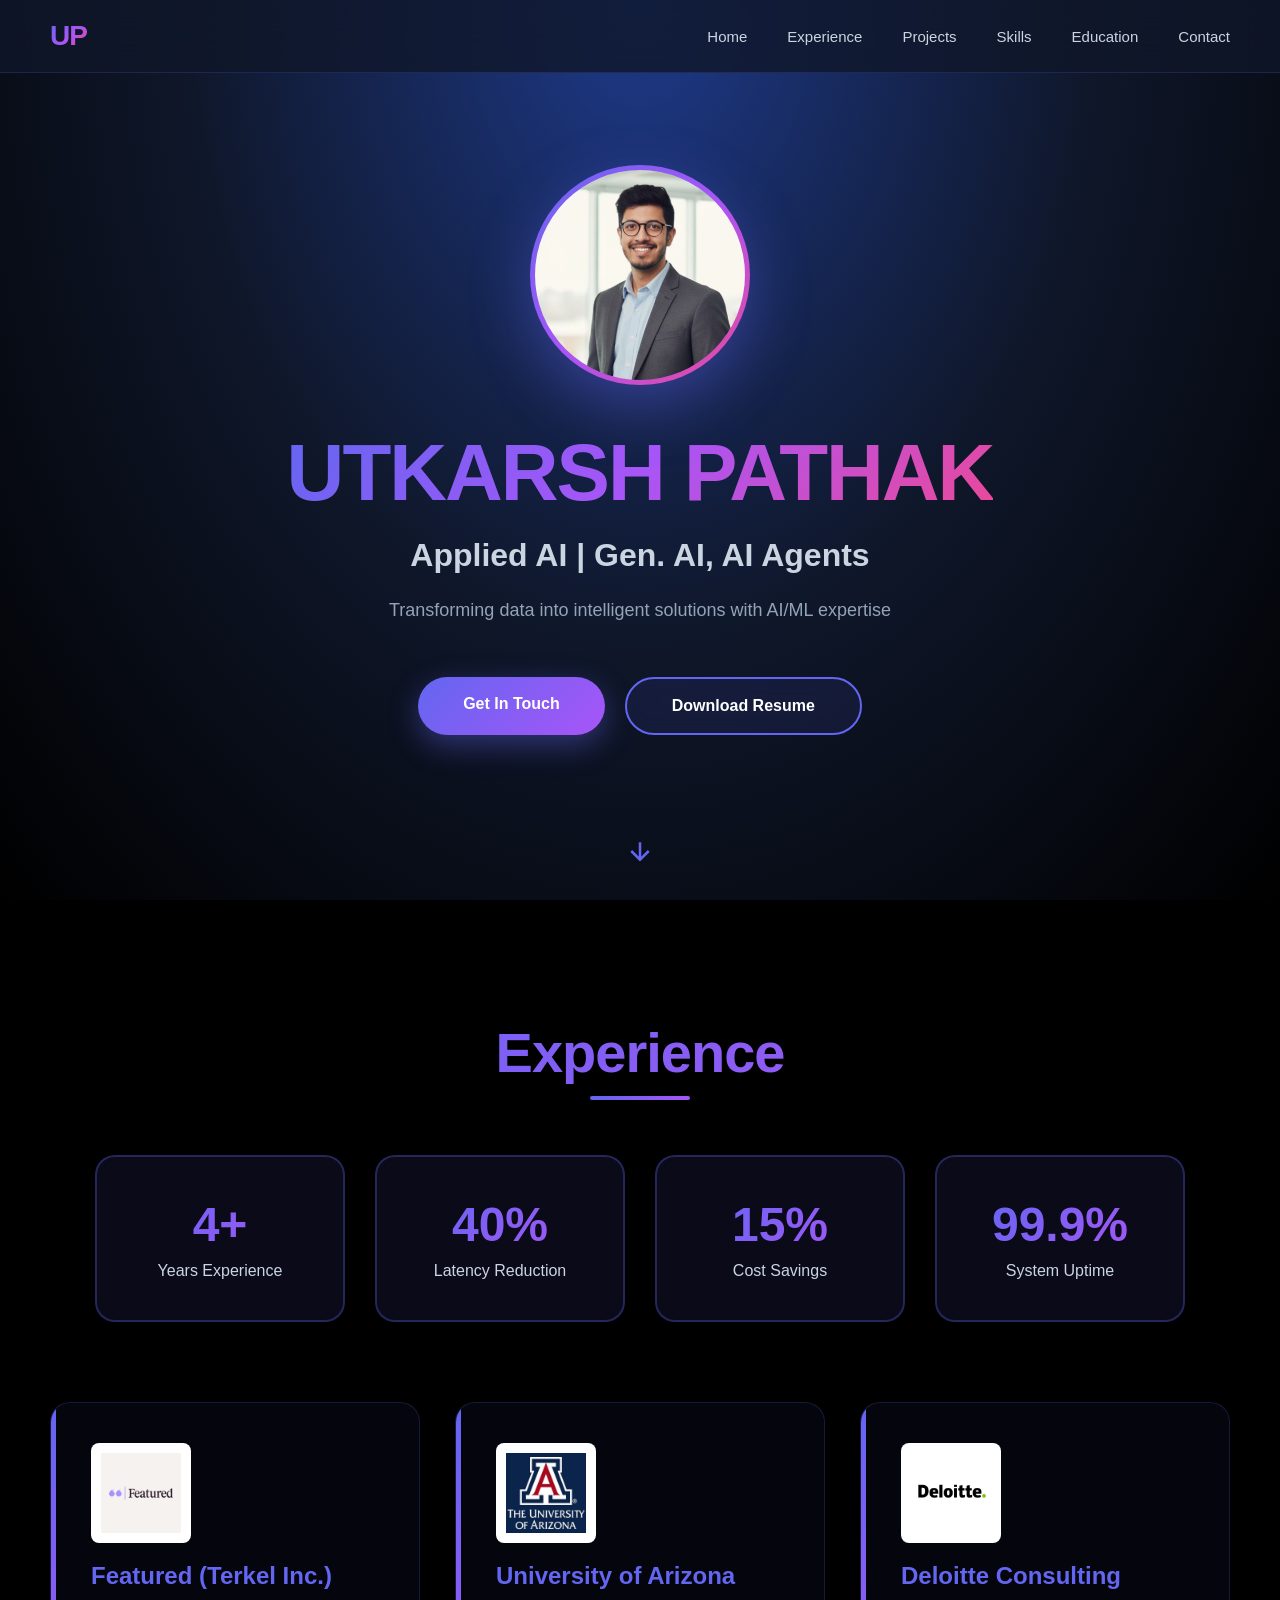
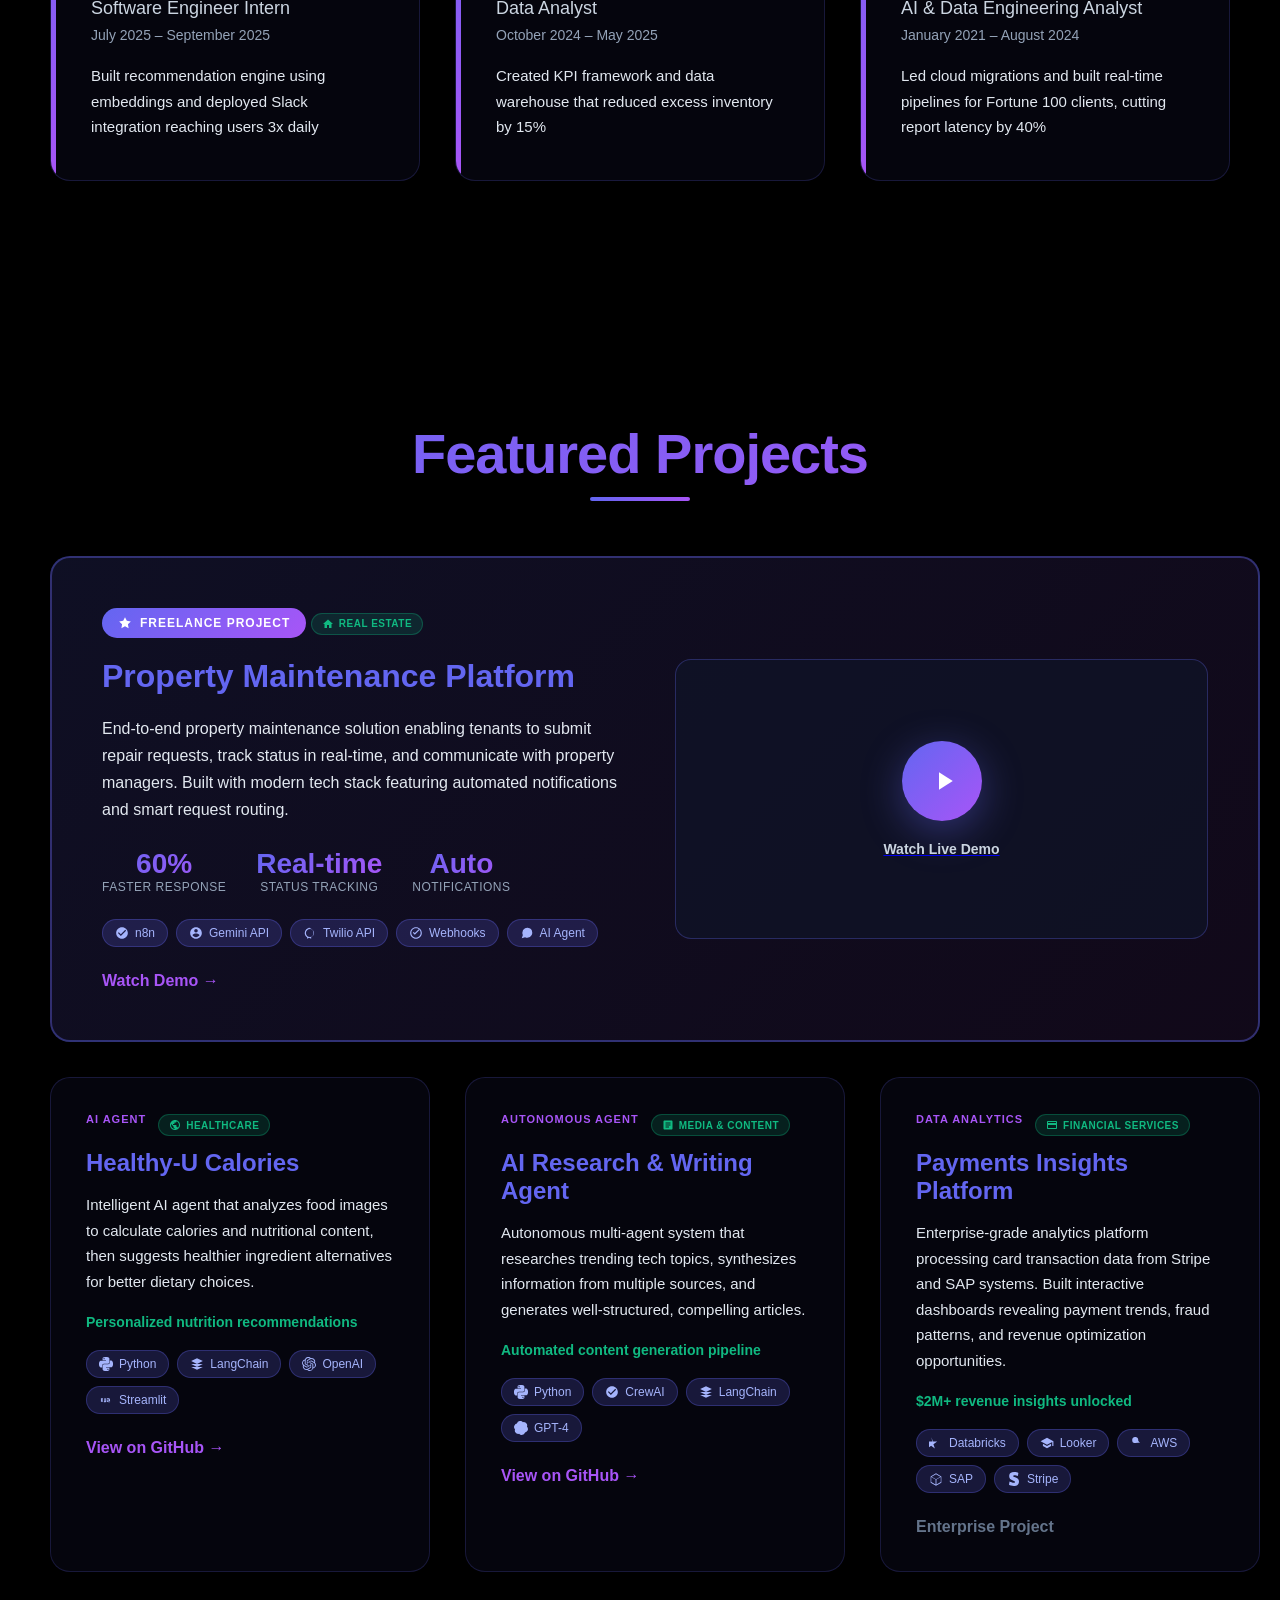
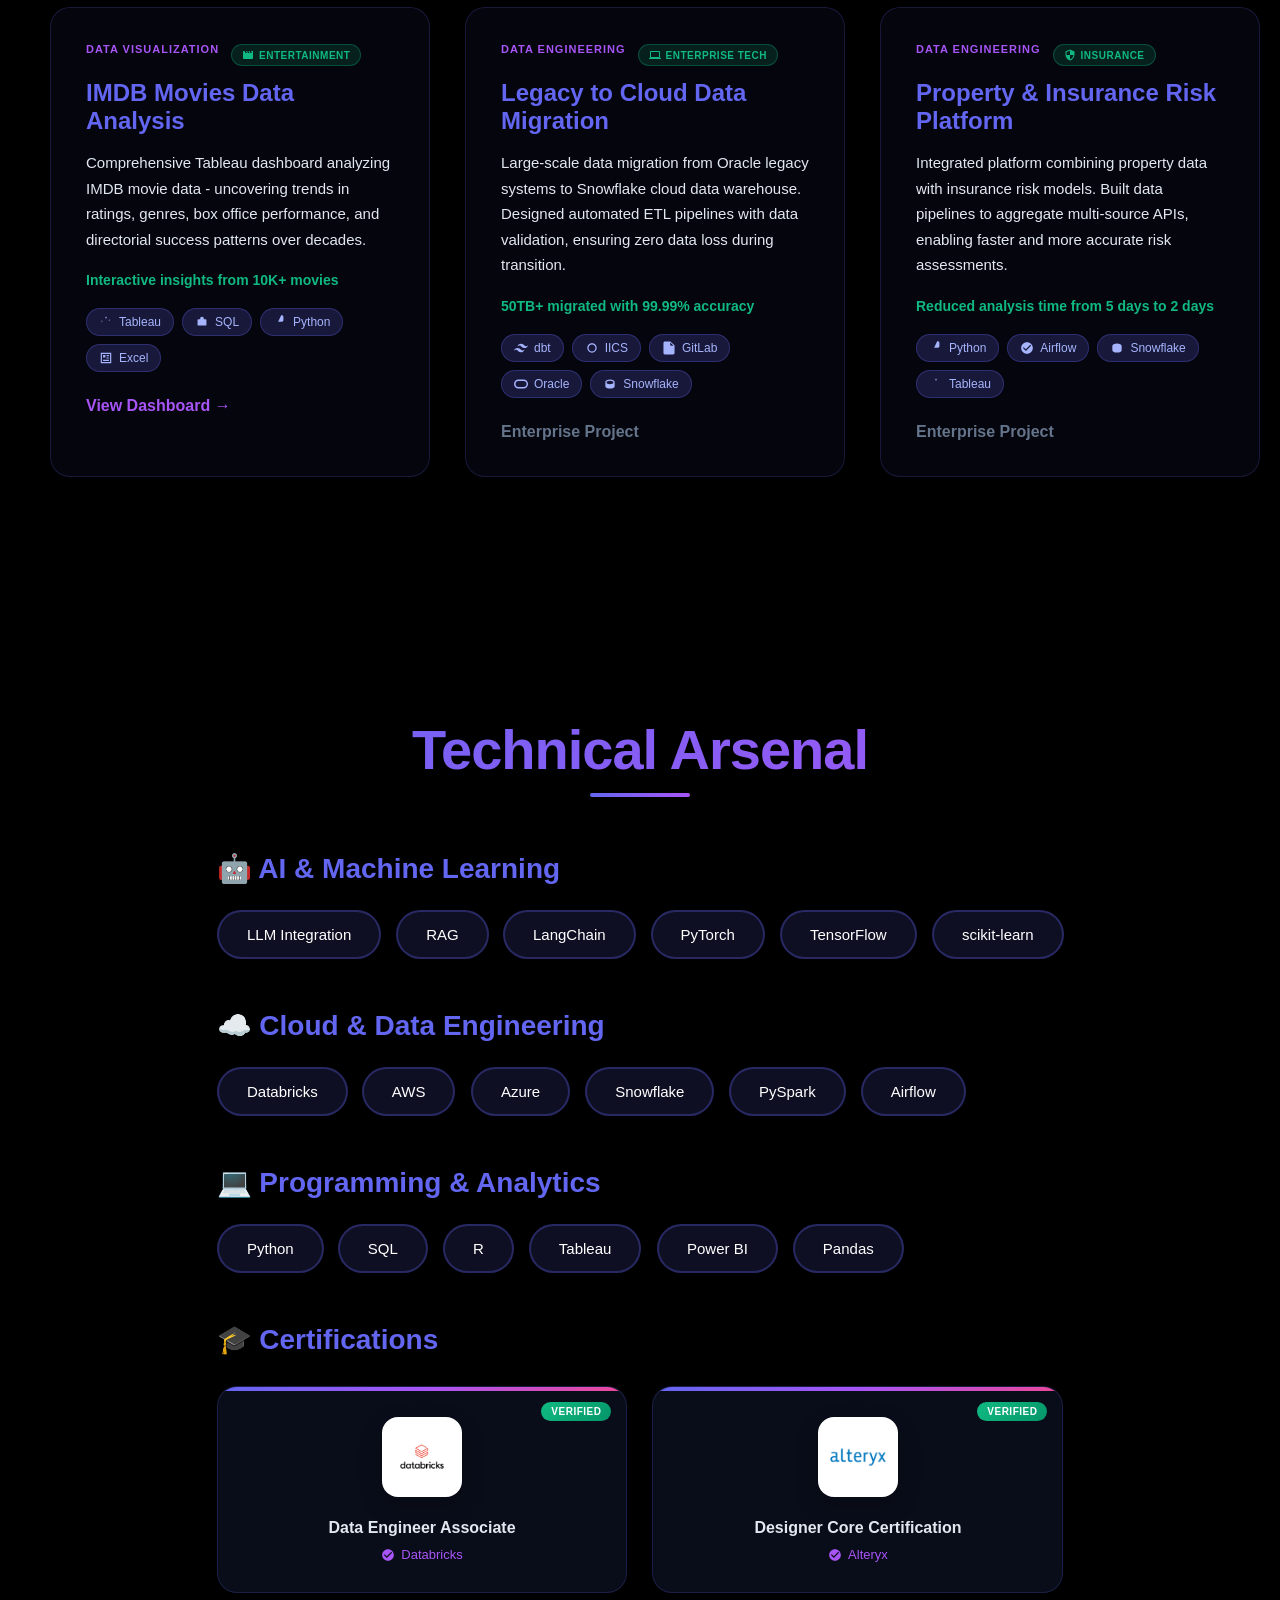
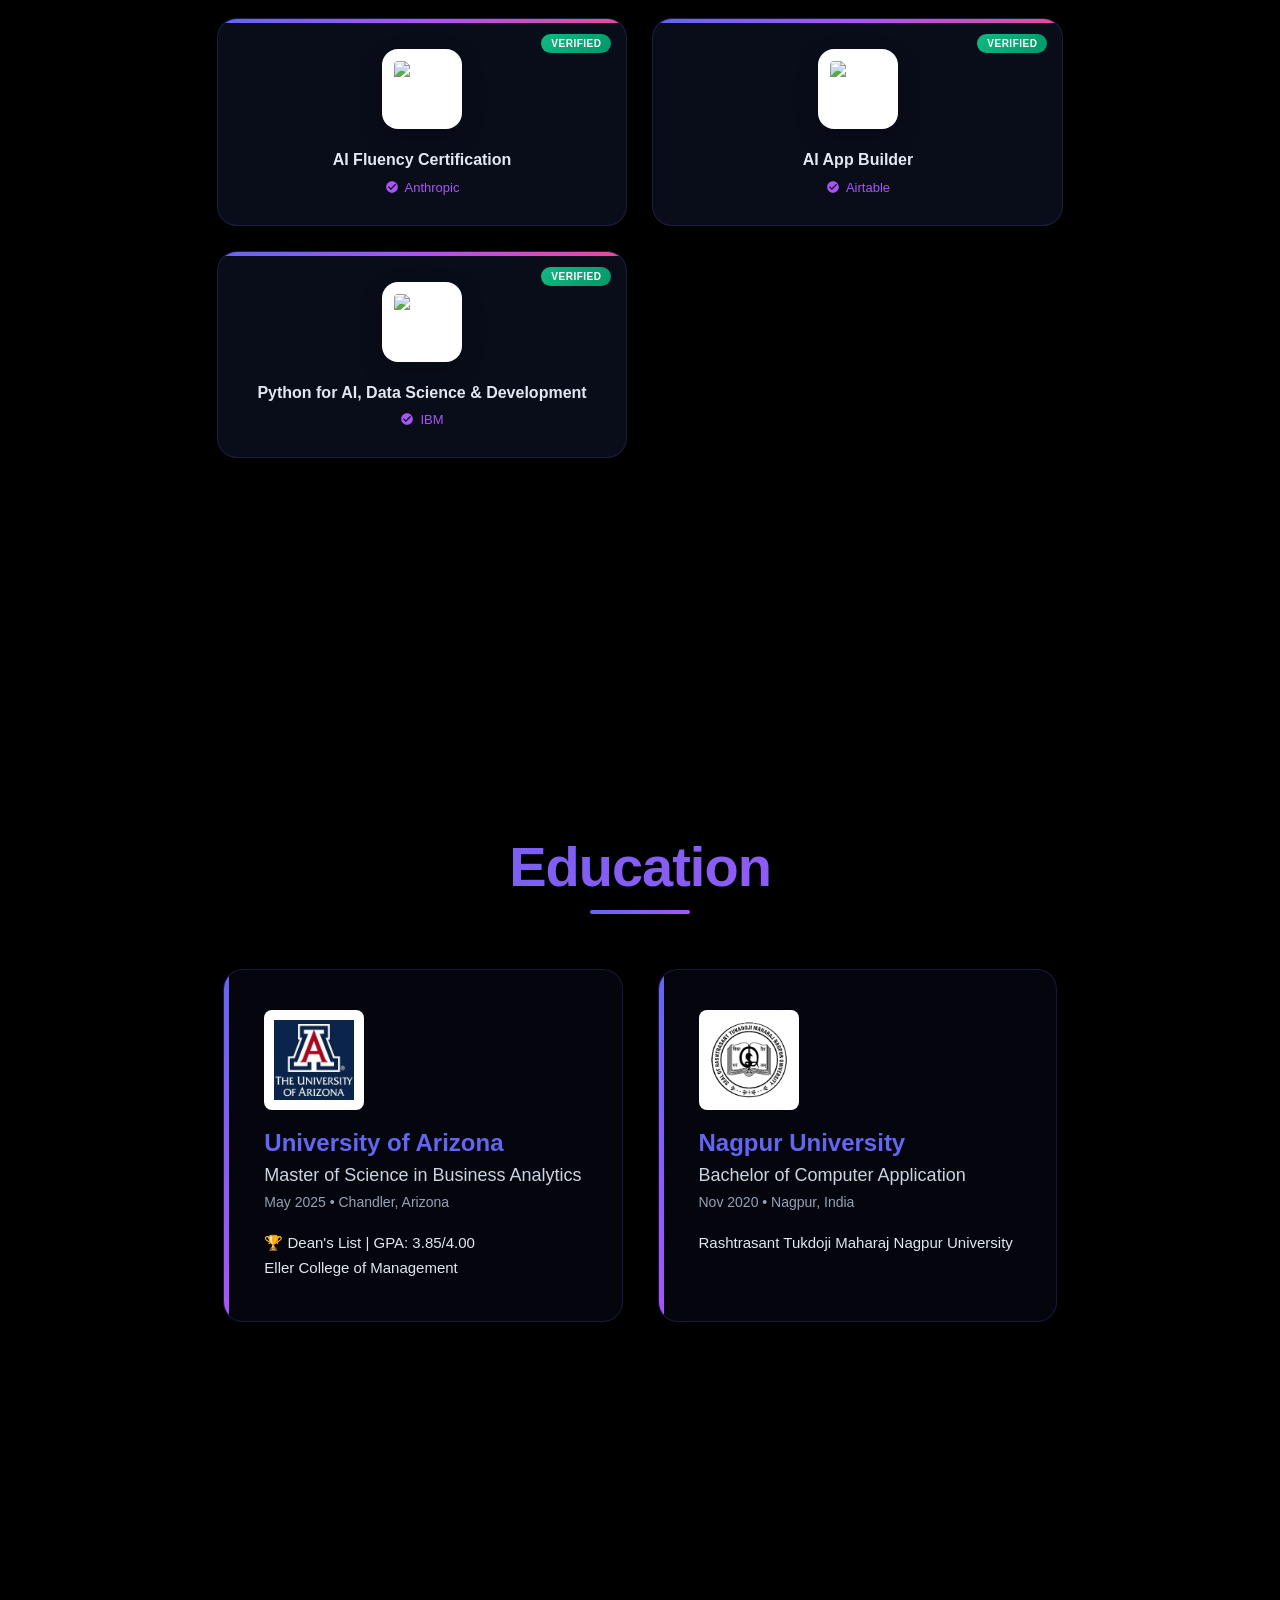
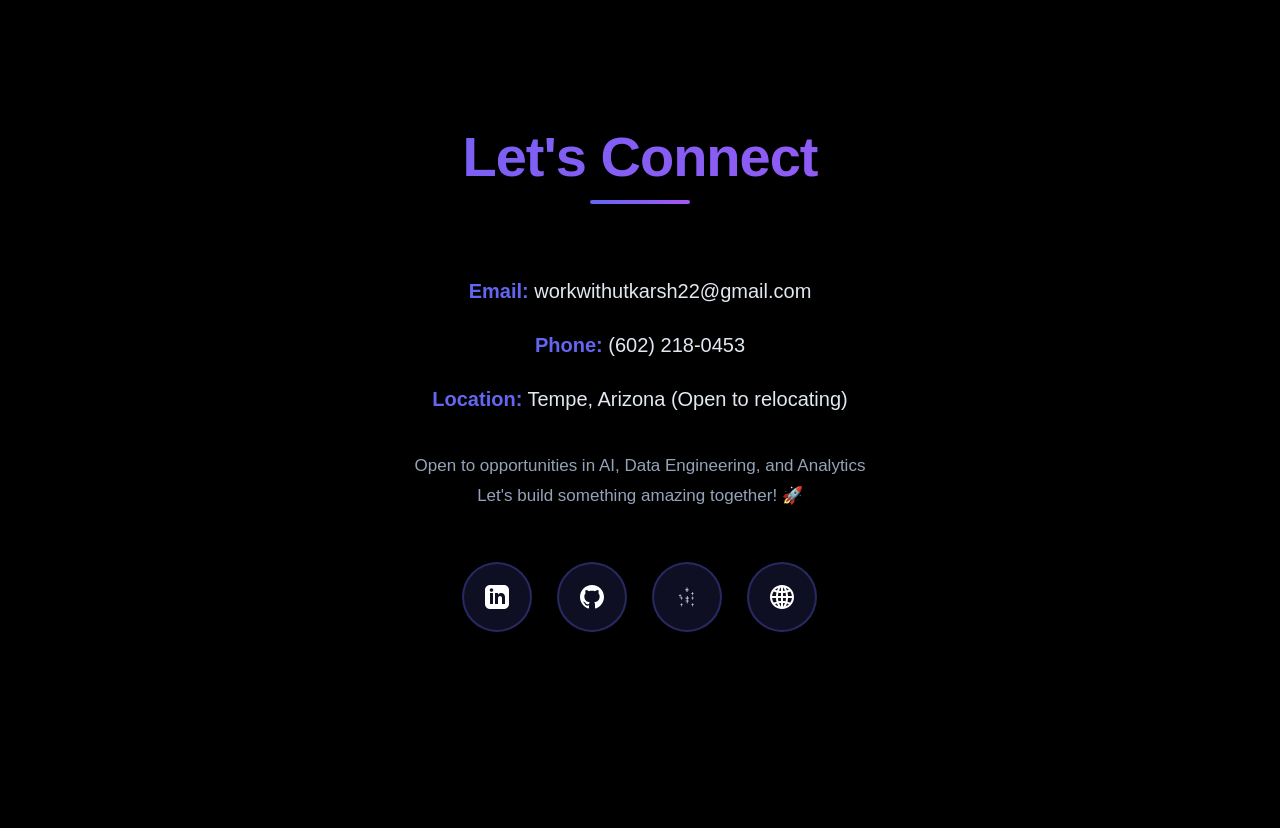
==== commit 6ad8824a: "Add attractive certification cards with 3 new certifications - Redesigned certifications section wit" ====
--- a/index.html
+++ b/index.html
@@ -727,6 +727,90 @@
             transform: translateY(-5px) scale(1.05);
             border-color: #6366f1;
             box-shadow: 0 10px 30px rgba(99, 102, 241, 0.3);
+        }
+
+        /* Certifications Section */
+        .certifications-grid {
+            display: grid;
+            grid-template-columns: repeat(auto-fit, minmax(280px, 1fr));
+            gap: 25px;
+            margin-top: 30px;
+        }
+
+        .cert-card {
+            background: rgba(15, 23, 42, 0.6);
+            border-radius: 20px;
+            padding: 30px;
+            border: 1px solid rgba(99, 102, 241, 0.2);
+            transition: all 0.4s cubic-bezier(0.175, 0.885, 0.32, 1.275);
+            display: flex;
+            flex-direction: column;
+            align-items: center;
+            text-align: center;
+            position: relative;
+            overflow: hidden;
+        }
+
+        .cert-card::before {
+            content: '';
+            position: absolute;
+            top: 0;
+            left: 0;
+            width: 100%;
+            height: 4px;
+            background: linear-gradient(90deg, #6366f1 0%, #a855f7 50%, #ec4899 100%);
+        }
+
+        .cert-card:hover {
+            transform: translateY(-10px);
+            border-color: rgba(99, 102, 241, 0.5);
+            box-shadow: 0 20px 50px rgba(99, 102, 241, 0.3);
+        }
+
+        .cert-logo {
+            width: 80px;
+            height: 80px;
+            object-fit: contain;
+            margin-bottom: 20px;
+            background: white;
+            padding: 12px;
+            border-radius: 16px;
+            box-shadow: 0 8px 24px rgba(0, 0, 0, 0.2);
+        }
+
+        .cert-name {
+            font-size: 16px;
+            font-weight: 600;
+            color: #e2e8f0;
+            margin-bottom: 8px;
+            line-height: 1.4;
+        }
+
+        .cert-provider {
+            font-size: 13px;
+            color: #a855f7;
+            font-weight: 500;
+            display: flex;
+            align-items: center;
+            gap: 6px;
+        }
+
+        .cert-provider svg {
+            width: 14px;
+            height: 14px;
+        }
+
+        .cert-badge {
+            position: absolute;
+            top: 15px;
+            right: 15px;
+            background: linear-gradient(135deg, #10b981 0%, #059669 100%);
+            padding: 4px 10px;
+            border-radius: 12px;
+            font-size: 10px;
+            font-weight: 600;
+            text-transform: uppercase;
+            letter-spacing: 0.5px;
         }
 
         .contact-container {
@@ -1189,15 +1273,52 @@
 
             <div class="skill-category">
                 <h3>🎓 Certifications</h3>
-                <div class="skill-tags">
-                    <span class="skill-tag">
-                        <img src="logos/databricks.png" style="width: 70px; height: 35px; vertical-align: middle; margin-right: 8px;">
-                        Databricks Data Engineer Associate
-                    </span>
-                    <span class="skill-tag">
-                        <img src="logos/Alteryx-Logo.jpg" style="width: 70px; height: 46px; vertical-align: middle; margin-right: 8px;">
-                        Alteryx Designer Core
-                    </span>
+                <div class="certifications-grid">
+                    <div class="cert-card">
+                        <span class="cert-badge">Verified</span>
+                        <img src="logos/databricks.png" alt="Databricks" class="cert-logo">
+                        <div class="cert-name">Data Engineer Associate</div>
+                        <div class="cert-provider">
+                            <svg viewBox="0 0 24 24" fill="currentColor"><path d="M12 2C6.48 2 2 6.48 2 12s4.48 10 10 10 10-4.48 10-10S17.52 2 12 2zm-2 15l-5-5 1.41-1.41L10 14.17l7.59-7.59L19 8l-9 9z"/></svg>
+                            Databricks
+                        </div>
+                    </div>
+                    <div class="cert-card">
+                        <span class="cert-badge">Verified</span>
+                        <img src="logos/Alteryx-Logo.jpg" alt="Alteryx" class="cert-logo">
+                        <div class="cert-name">Designer Core Certification</div>
+                        <div class="cert-provider">
+                            <svg viewBox="0 0 24 24" fill="currentColor"><path d="M12 2C6.48 2 2 6.48 2 12s4.48 10 10 10 10-4.48 10-10S17.52 2 12 2zm-2 15l-5-5 1.41-1.41L10 14.17l7.59-7.59L19 8l-9 9z"/></svg>
+                            Alteryx
+                        </div>
+                    </div>
+                    <div class="cert-card">
+                        <span class="cert-badge">Verified</span>
+                        <img src="logos/anthropic.png" alt="Anthropic" class="cert-logo">
+                        <div class="cert-name">AI Fluency Certification</div>
+                        <div class="cert-provider">
+                            <svg viewBox="0 0 24 24" fill="currentColor"><path d="M12 2C6.48 2 2 6.48 2 12s4.48 10 10 10 10-4.48 10-10S17.52 2 12 2zm-2 15l-5-5 1.41-1.41L10 14.17l7.59-7.59L19 8l-9 9z"/></svg>
+                            Anthropic
+                        </div>
+                    </div>
+                    <div class="cert-card">
+                        <span class="cert-badge">Verified</span>
+                        <img src="logos/airtable.png" alt="Airtable" class="cert-logo">
+                        <div class="cert-name">AI App Builder</div>
+                        <div class="cert-provider">
+                            <svg viewBox="0 0 24 24" fill="currentColor"><path d="M12 2C6.48 2 2 6.48 2 12s4.48 10 10 10 10-4.48 10-10S17.52 2 12 2zm-2 15l-5-5 1.41-1.41L10 14.17l7.59-7.59L19 8l-9 9z"/></svg>
+                            Airtable
+                        </div>
+                    </div>
+                    <div class="cert-card">
+                        <span class="cert-badge">Verified</span>
+                        <img src="logos/ibm.png" alt="IBM" class="cert-logo">
+                        <div class="cert-name">Python for AI, Data Science & Development</div>
+                        <div class="cert-provider">
+                            <svg viewBox="0 0 24 24" fill="currentColor"><path d="M12 2C6.48 2 2 6.48 2 12s4.48 10 10 10 10-4.48 10-10S17.52 2 12 2zm-2 15l-5-5 1.41-1.41L10 14.17l7.59-7.59L19 8l-9 9z"/></svg>
+                            IBM
+                        </div>
+                    </div>
                 </div>
             </div>
         </div>
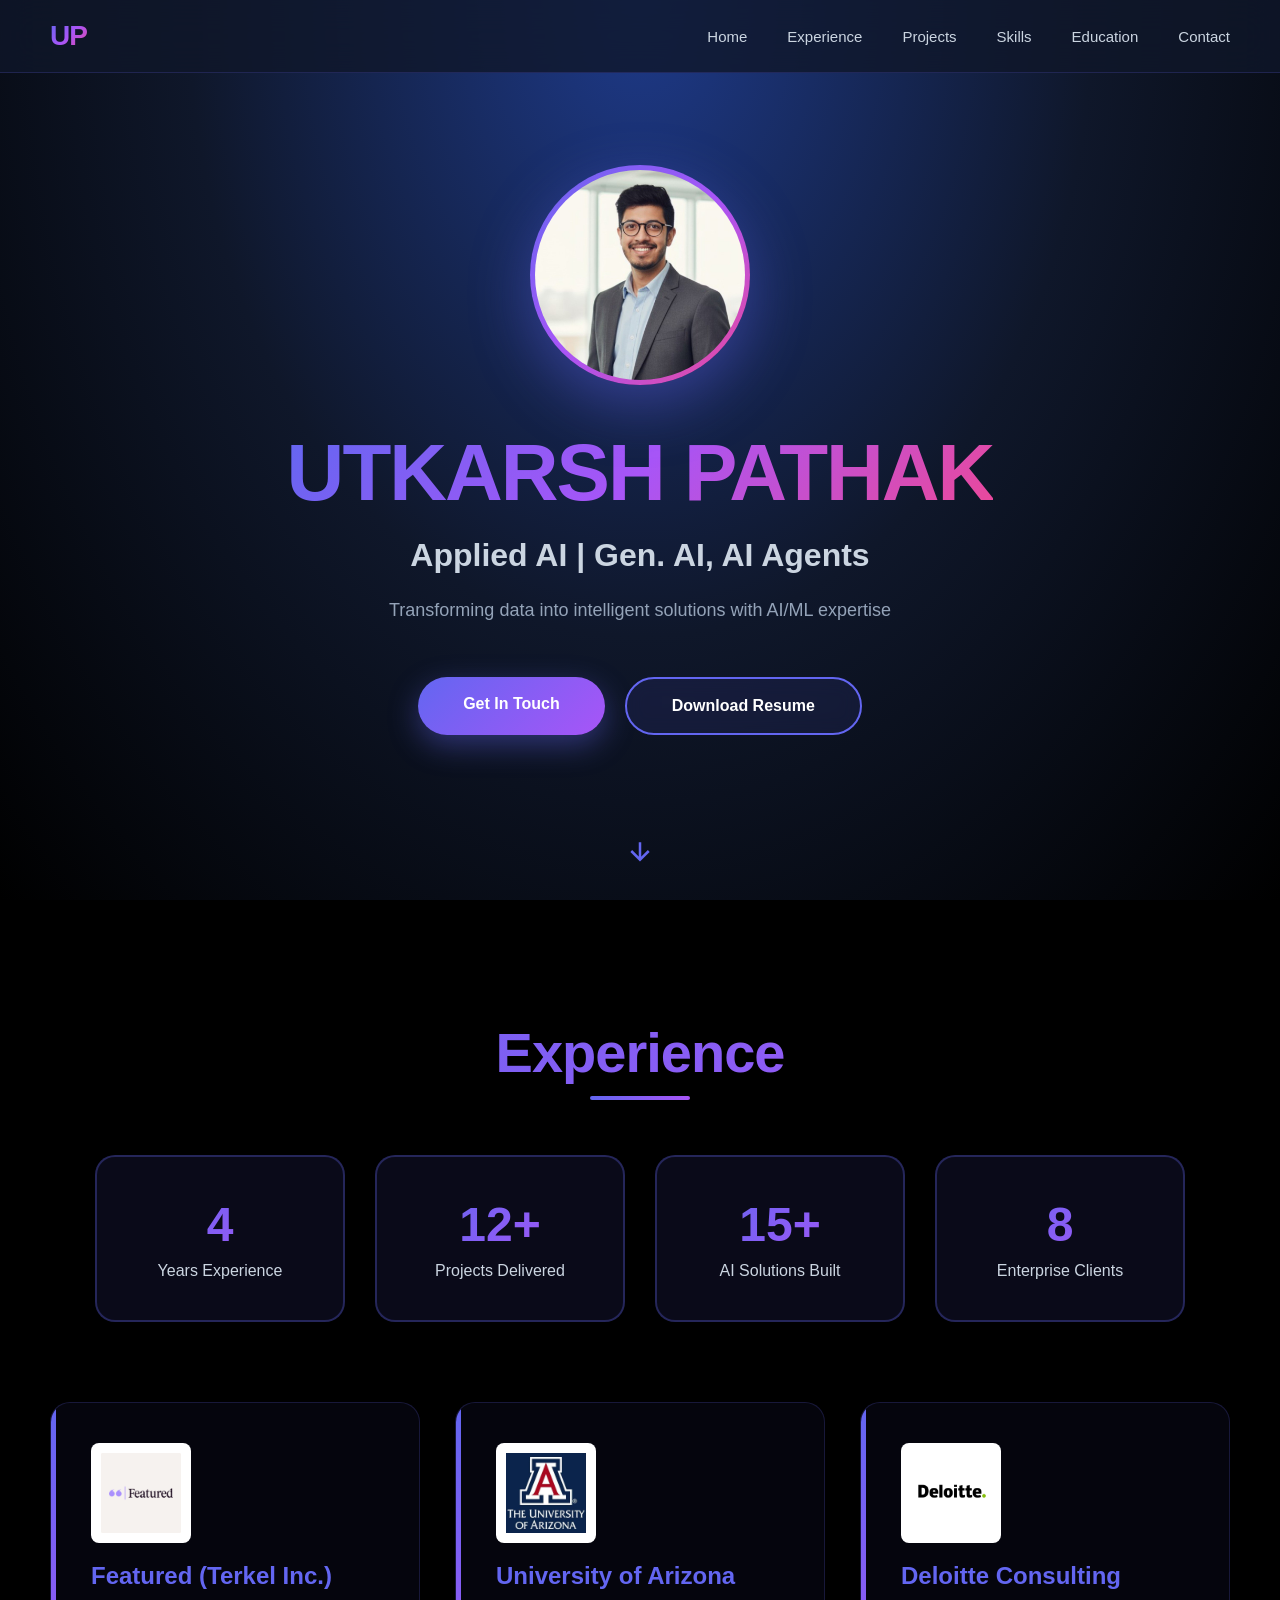
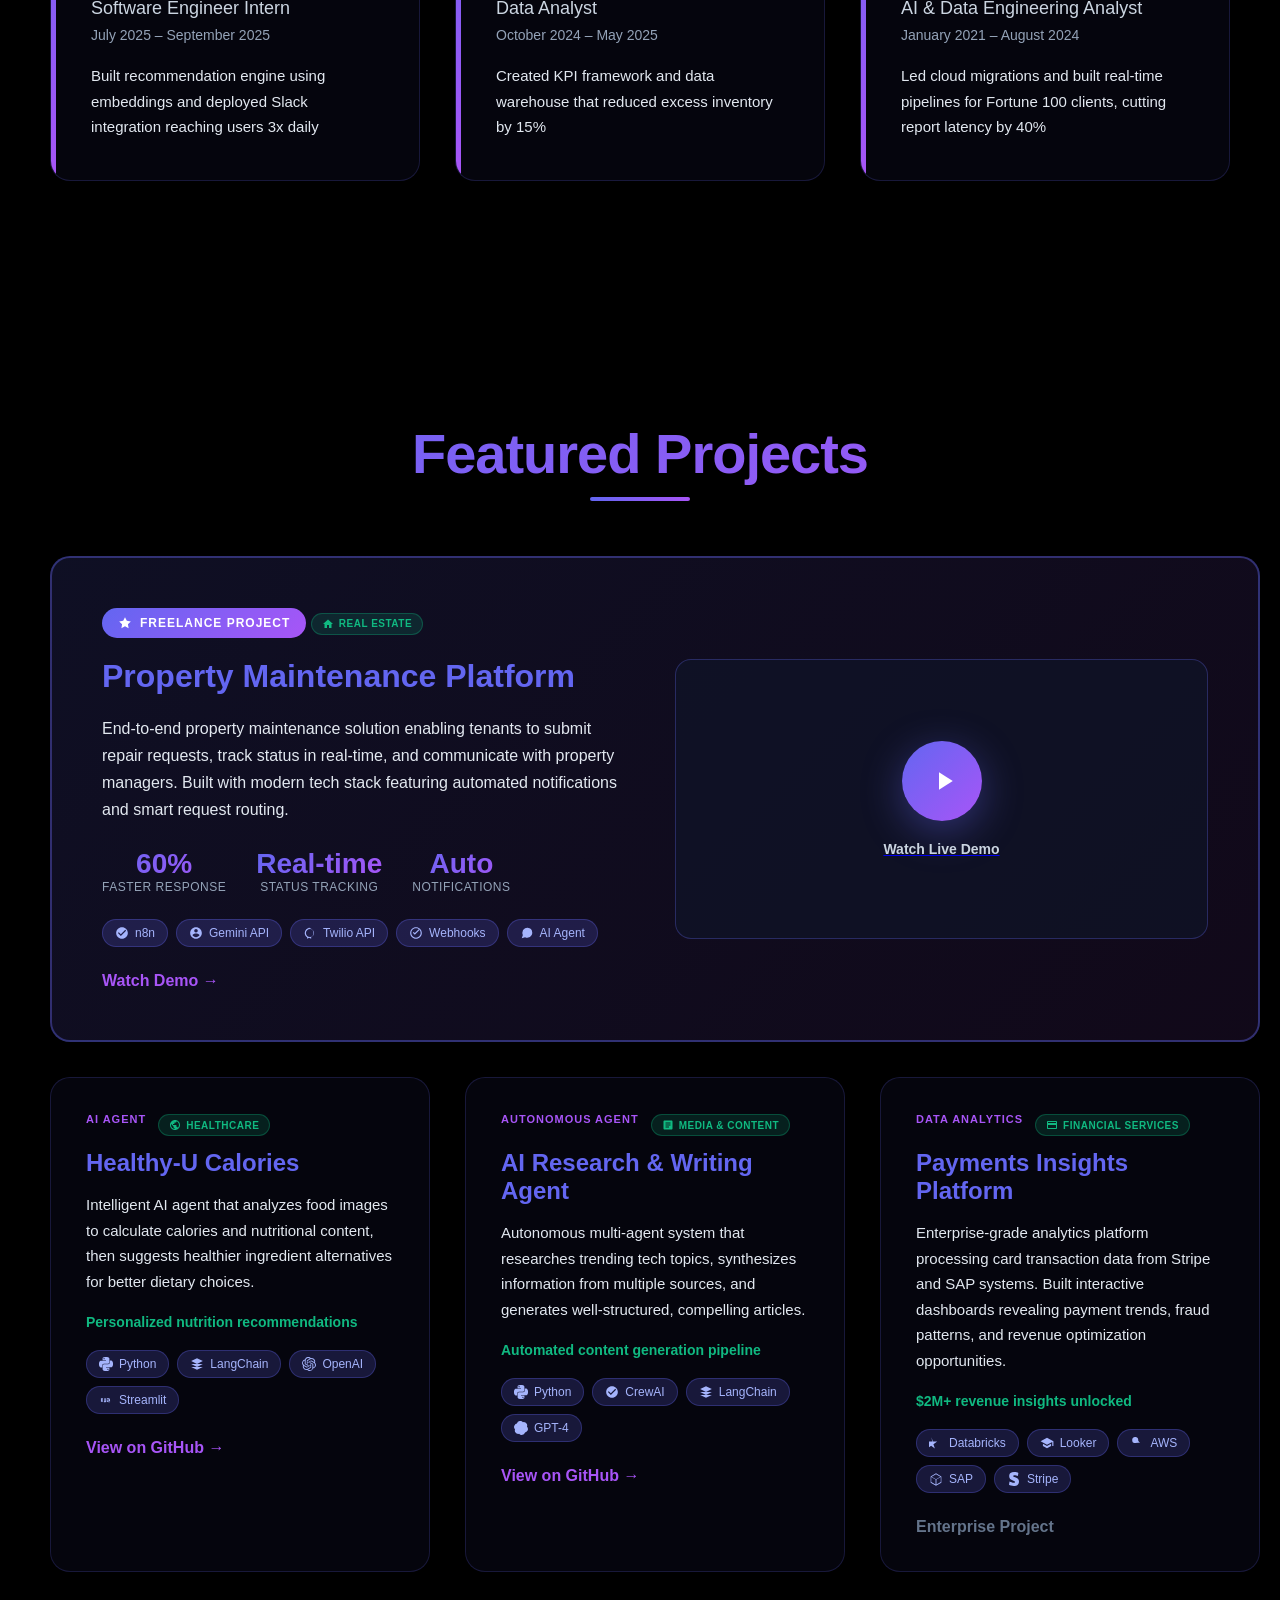
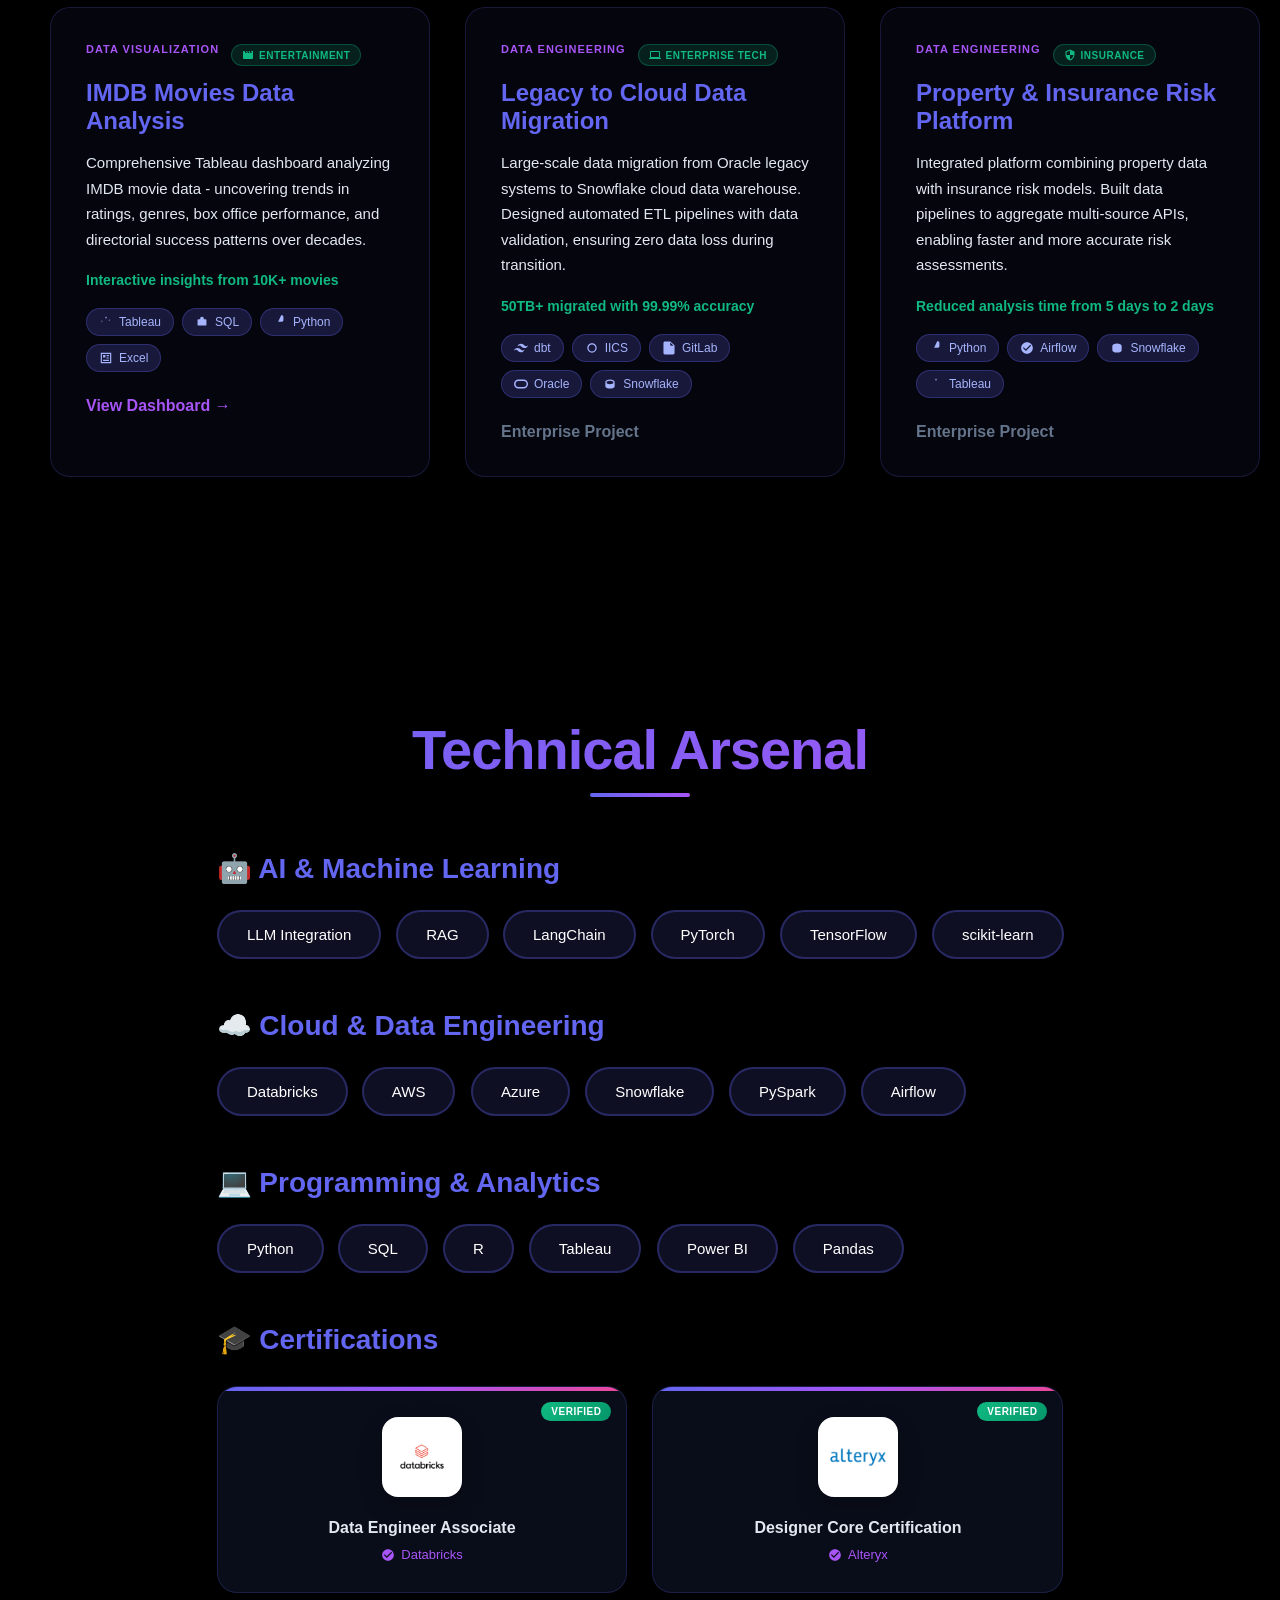
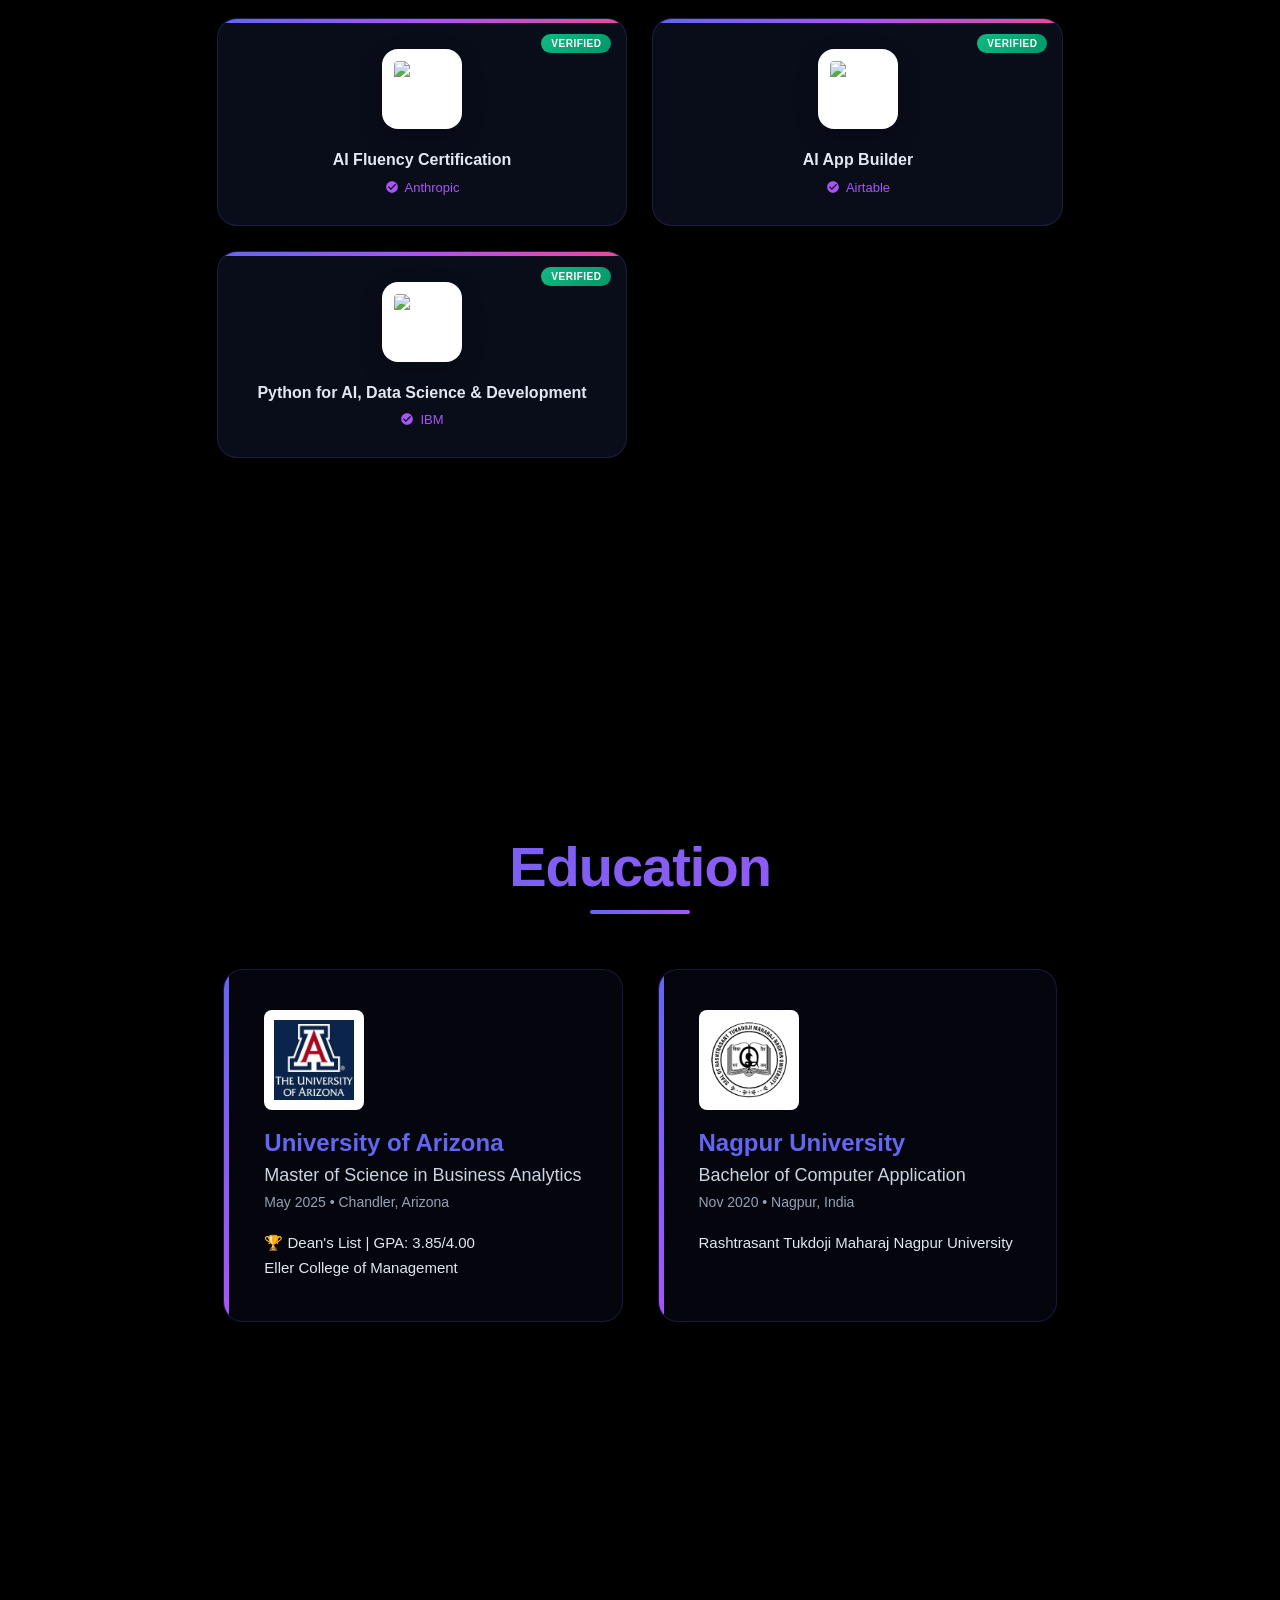
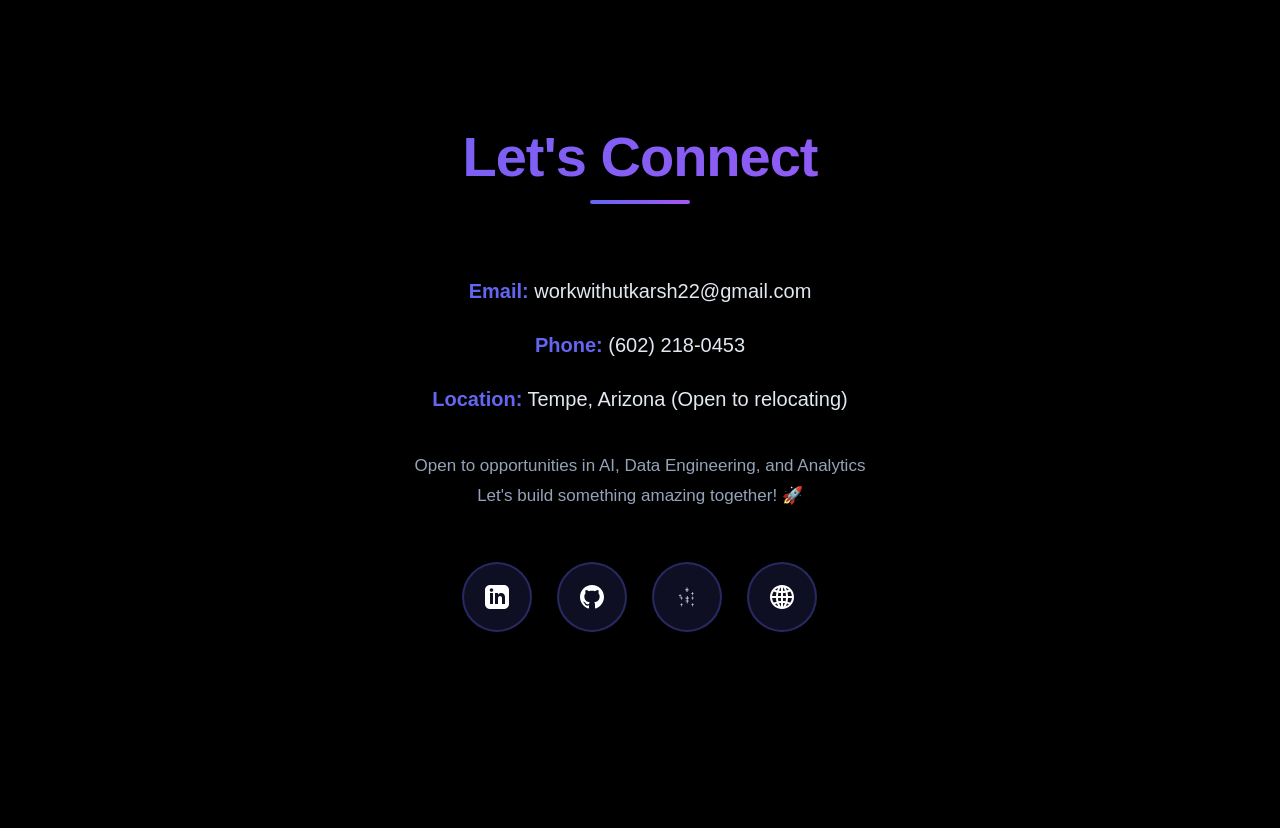
==== commit f0d14de9: "Update experience stats with impact-focused metrics - 4 Years Experience - 12+ Projects Delivered - " ====
--- a/index.html
+++ b/index.html
@@ -975,20 +975,20 @@
         
         <div class="stats-grid">
             <div class="stat-card">
-                <div class="stat-number">4+</div>
+                <div class="stat-number">4</div>
                 <div class="stat-label">Years Experience</div>
             </div>
             <div class="stat-card">
-                <div class="stat-number">40%</div>
-                <div class="stat-label">Latency Reduction</div>
+                <div class="stat-number">12+</div>
+                <div class="stat-label">Projects Delivered</div>
             </div>
             <div class="stat-card">
-                <div class="stat-number">15%</div>
-                <div class="stat-label">Cost Savings</div>
+                <div class="stat-number">15+</div>
+                <div class="stat-label">AI Solutions Built</div>
             </div>
             <div class="stat-card">
-                <div class="stat-number">99.9%</div>
-                <div class="stat-label">System Uptime</div>
+                <div class="stat-number">8</div>
+                <div class="stat-label">Enterprise Clients</div>
             </div>
         </div>
 
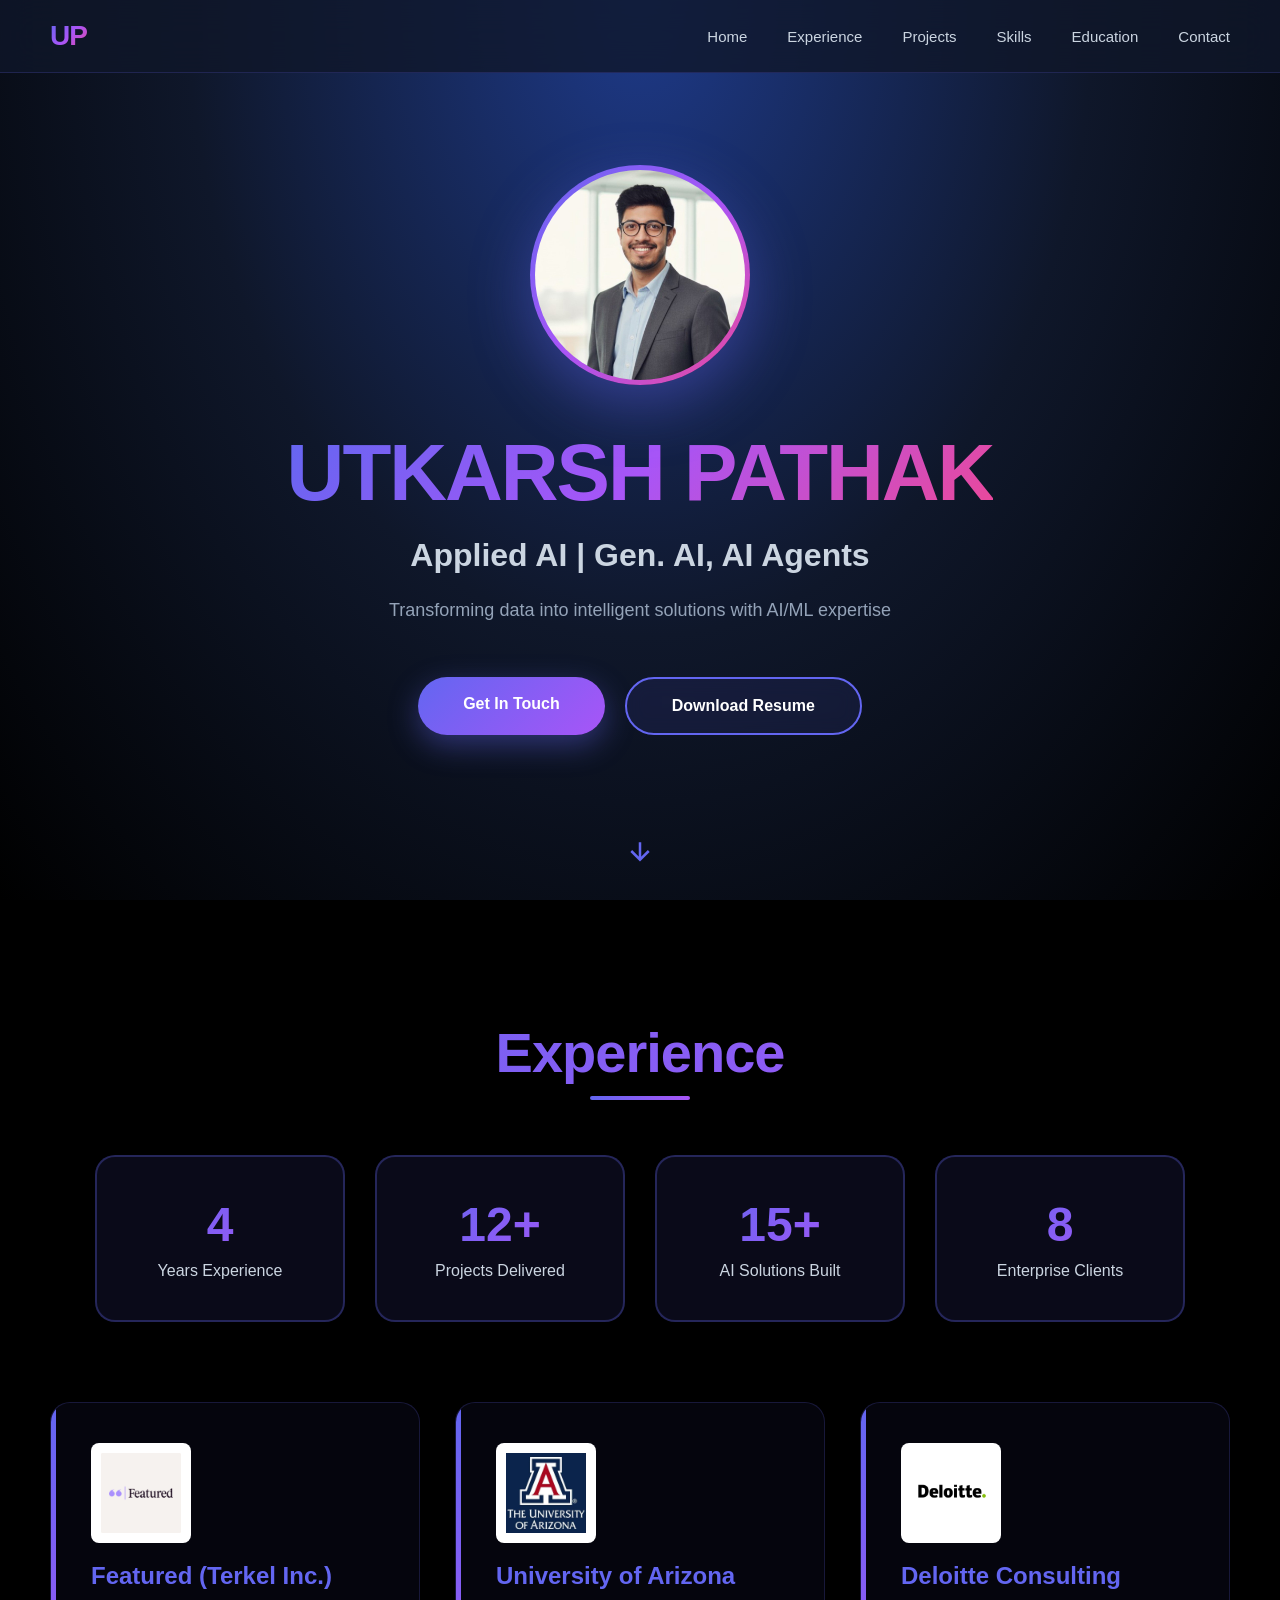
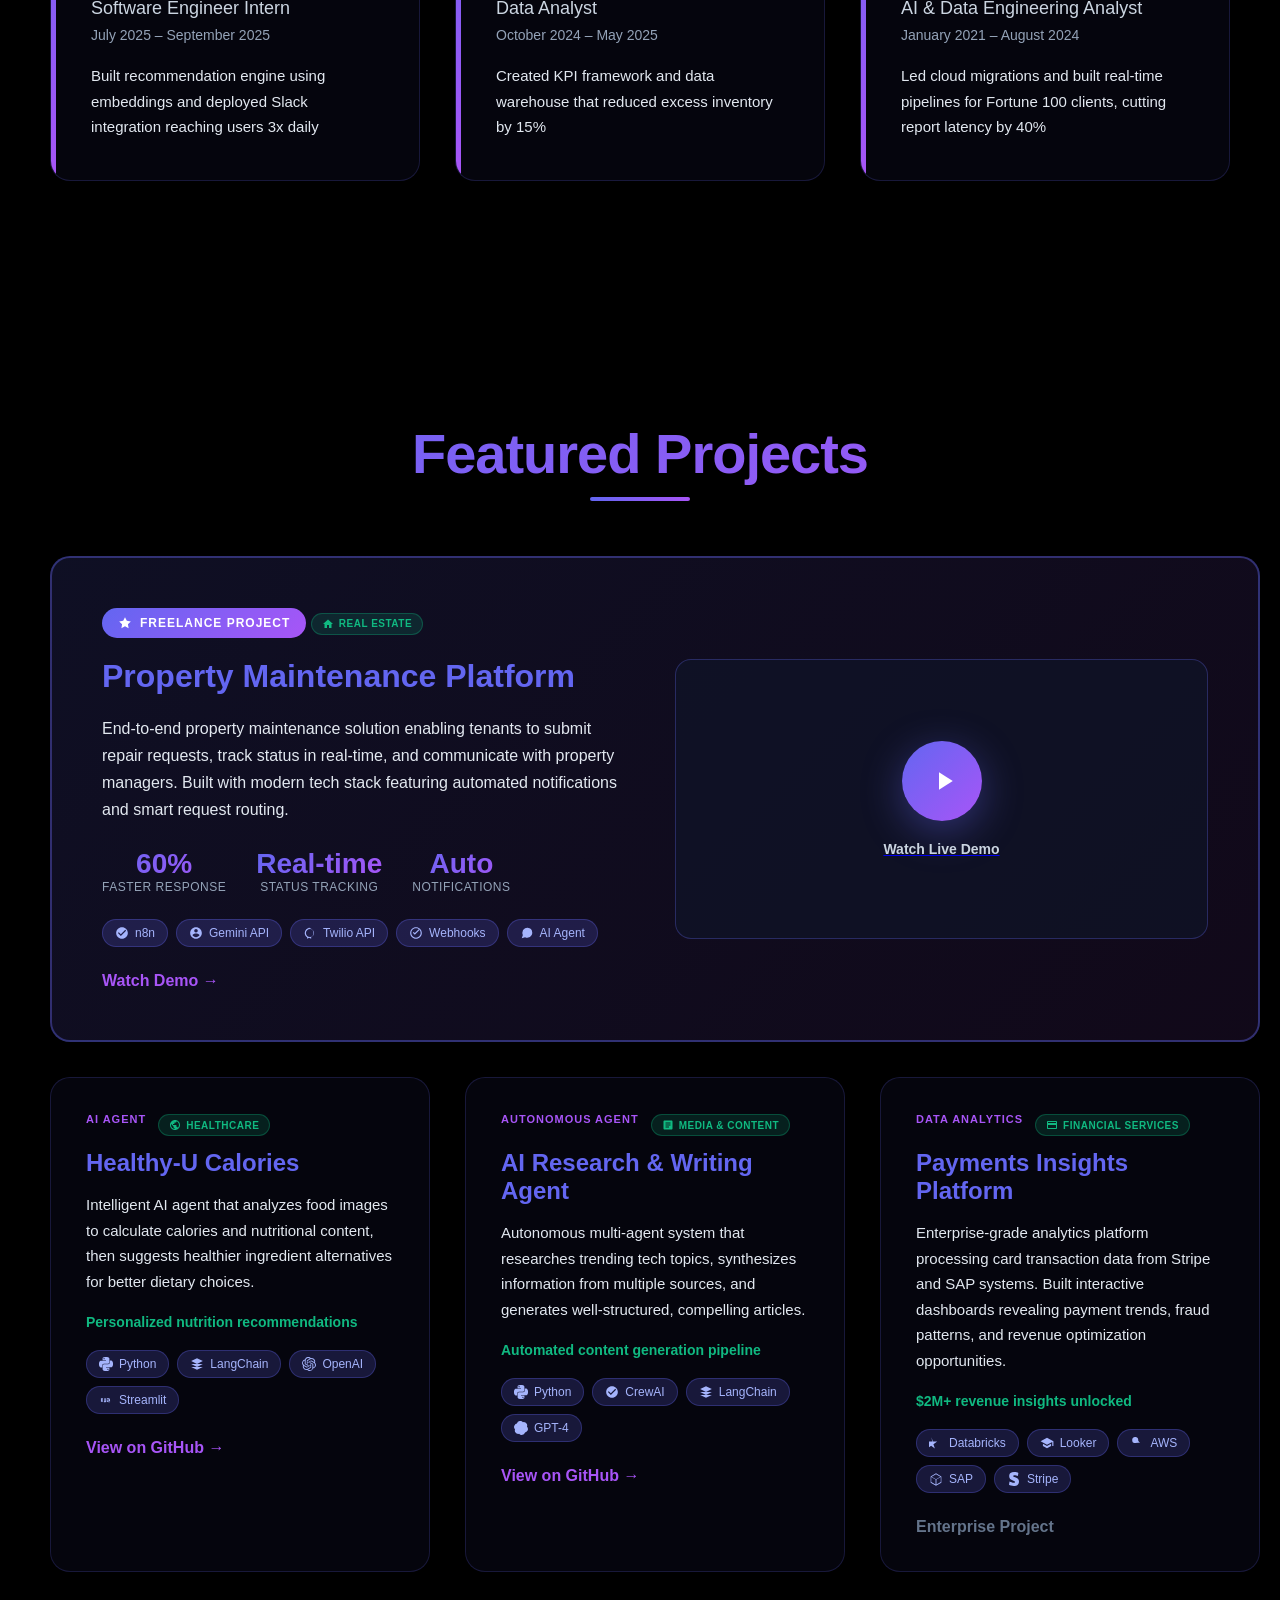
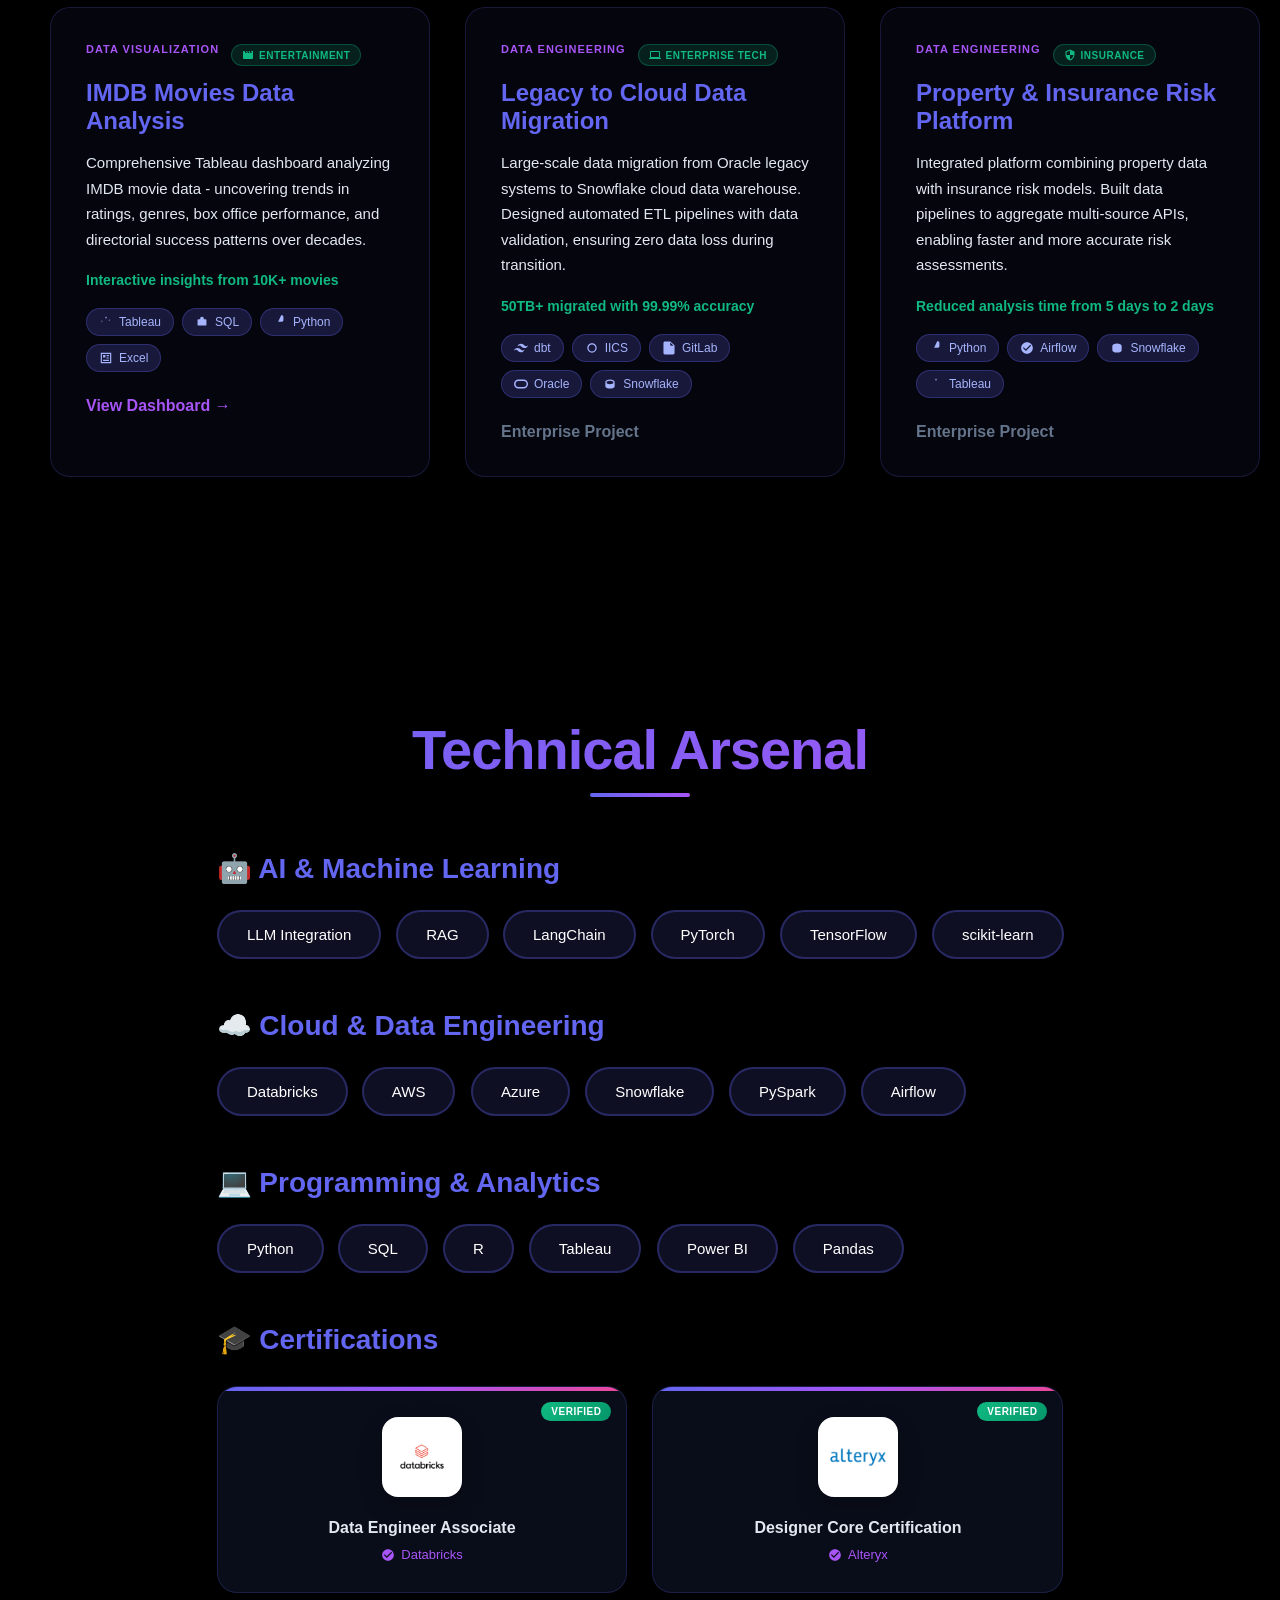
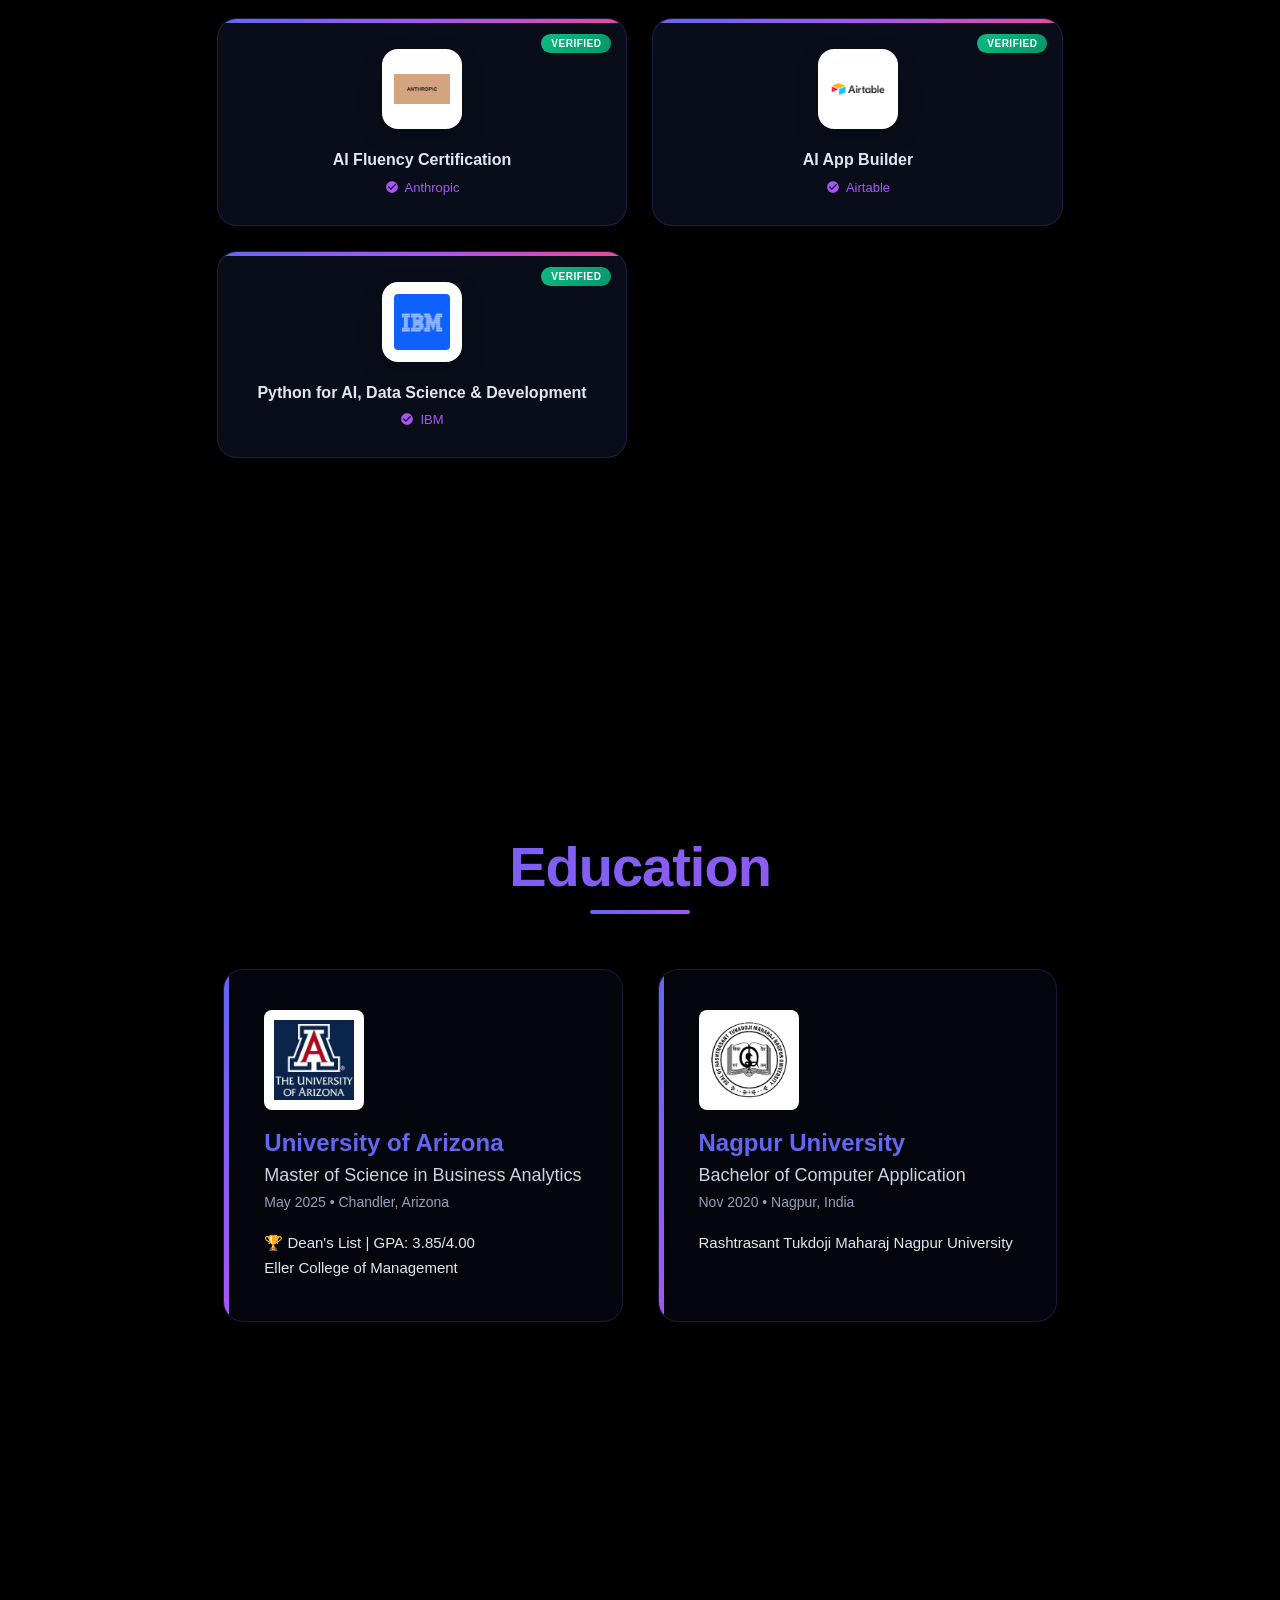
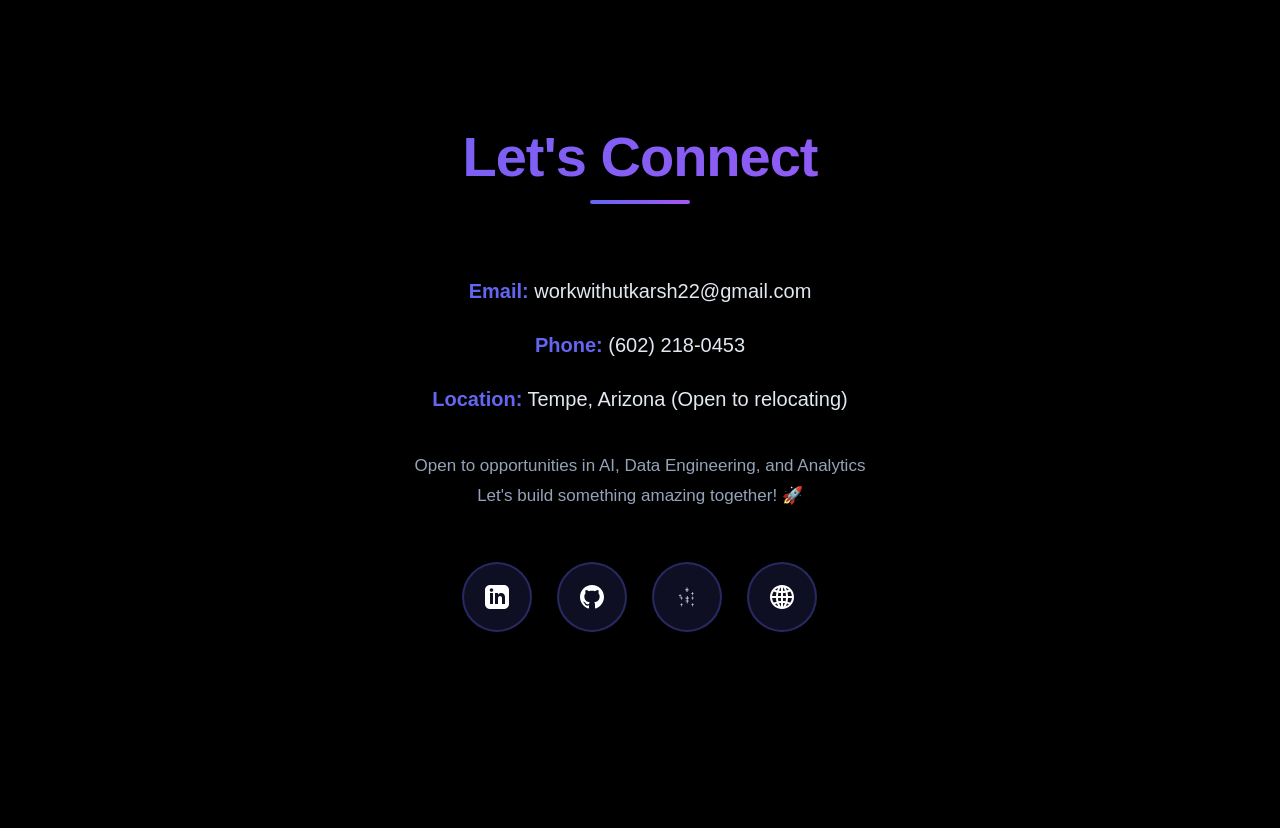
==== commit 5c6e1fce: "Update certification logos in index.html" ====
--- a/index.html
+++ b/index.html
@@ -1294,7 +1294,7 @@
                     </div>
                     <div class="cert-card">
                         <span class="cert-badge">Verified</span>
-                        <img src="logos/anthropic.png" alt="Anthropic" class="cert-logo">
+                        <img src="logos/Anthropic-generative-AI.jpg" alt="Anthropic" class="cert-logo">
                         <div class="cert-name">AI Fluency Certification</div>
                         <div class="cert-provider">
                             <svg viewBox="0 0 24 24" fill="currentColor"><path d="M12 2C6.48 2 2 6.48 2 12s4.48 10 10 10 10-4.48 10-10S17.52 2 12 2zm-2 15l-5-5 1.41-1.41L10 14.17l7.59-7.59L19 8l-9 9z"/></svg>
@@ -1303,7 +1303,7 @@
                     </div>
                     <div class="cert-card">
                         <span class="cert-badge">Verified</span>
-                        <img src="logos/airtable.png" alt="Airtable" class="cert-logo">
+                        <img src="logos/airtable.webp" alt="Airtable" class="cert-logo">
                         <div class="cert-name">AI App Builder</div>
                         <div class="cert-provider">
                             <svg viewBox="0 0 24 24" fill="currentColor"><path d="M12 2C6.48 2 2 6.48 2 12s4.48 10 10 10 10-4.48 10-10S17.52 2 12 2zm-2 15l-5-5 1.41-1.41L10 14.17l7.59-7.59L19 8l-9 9z"/></svg>
@@ -1312,7 +1312,7 @@
                     </div>
                     <div class="cert-card">
                         <span class="cert-badge">Verified</span>
-                        <img src="logos/ibm.png" alt="IBM" class="cert-logo">
+                        <img src="logos/ibm logo.png" alt="IBM" class="cert-logo">
                         <div class="cert-name">Python for AI, Data Science & Development</div>
                         <div class="cert-provider">
                             <svg viewBox="0 0 24 24" fill="currentColor"><path d="M12 2C6.48 2 2 6.48 2 12s4.48 10 10 10 10-4.48 10-10S17.52 2 12 2zm-2 15l-5-5 1.41-1.41L10 14.17l7.59-7.59L19 8l-9 9z"/></svg>
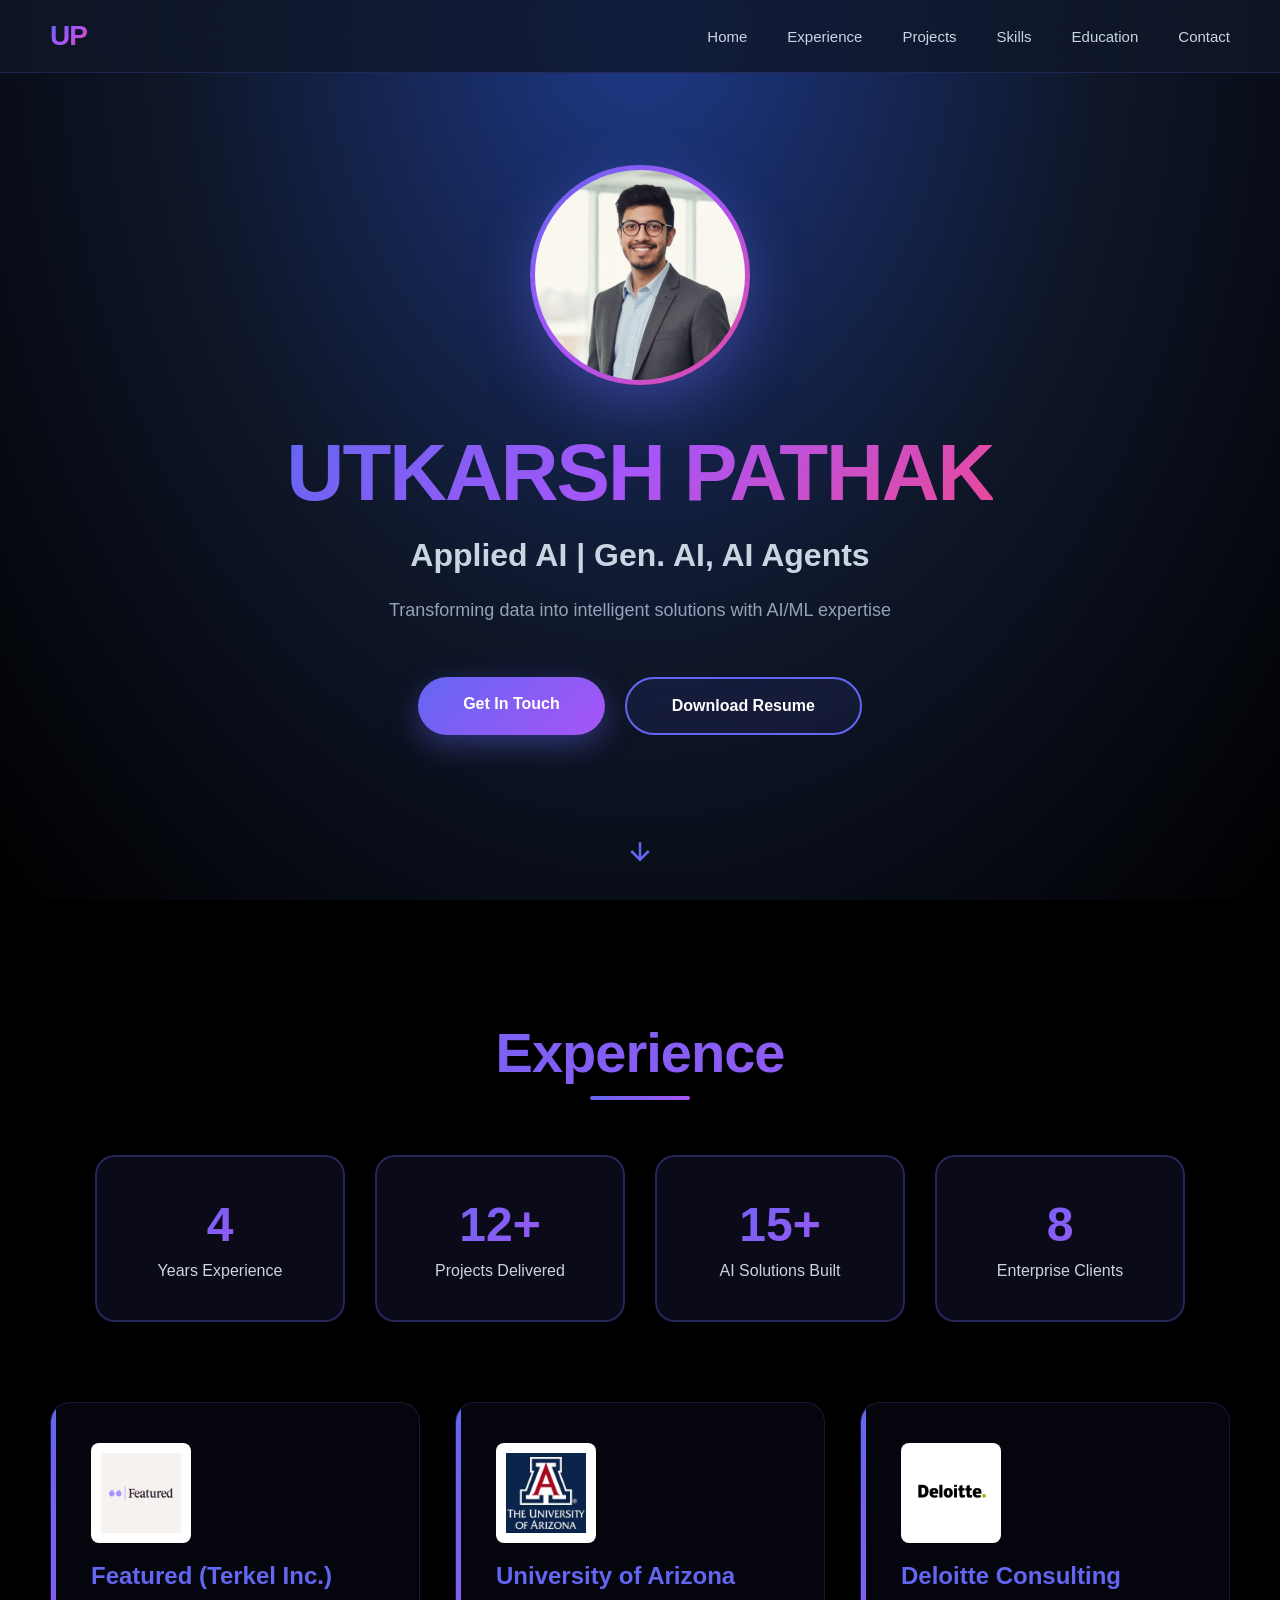
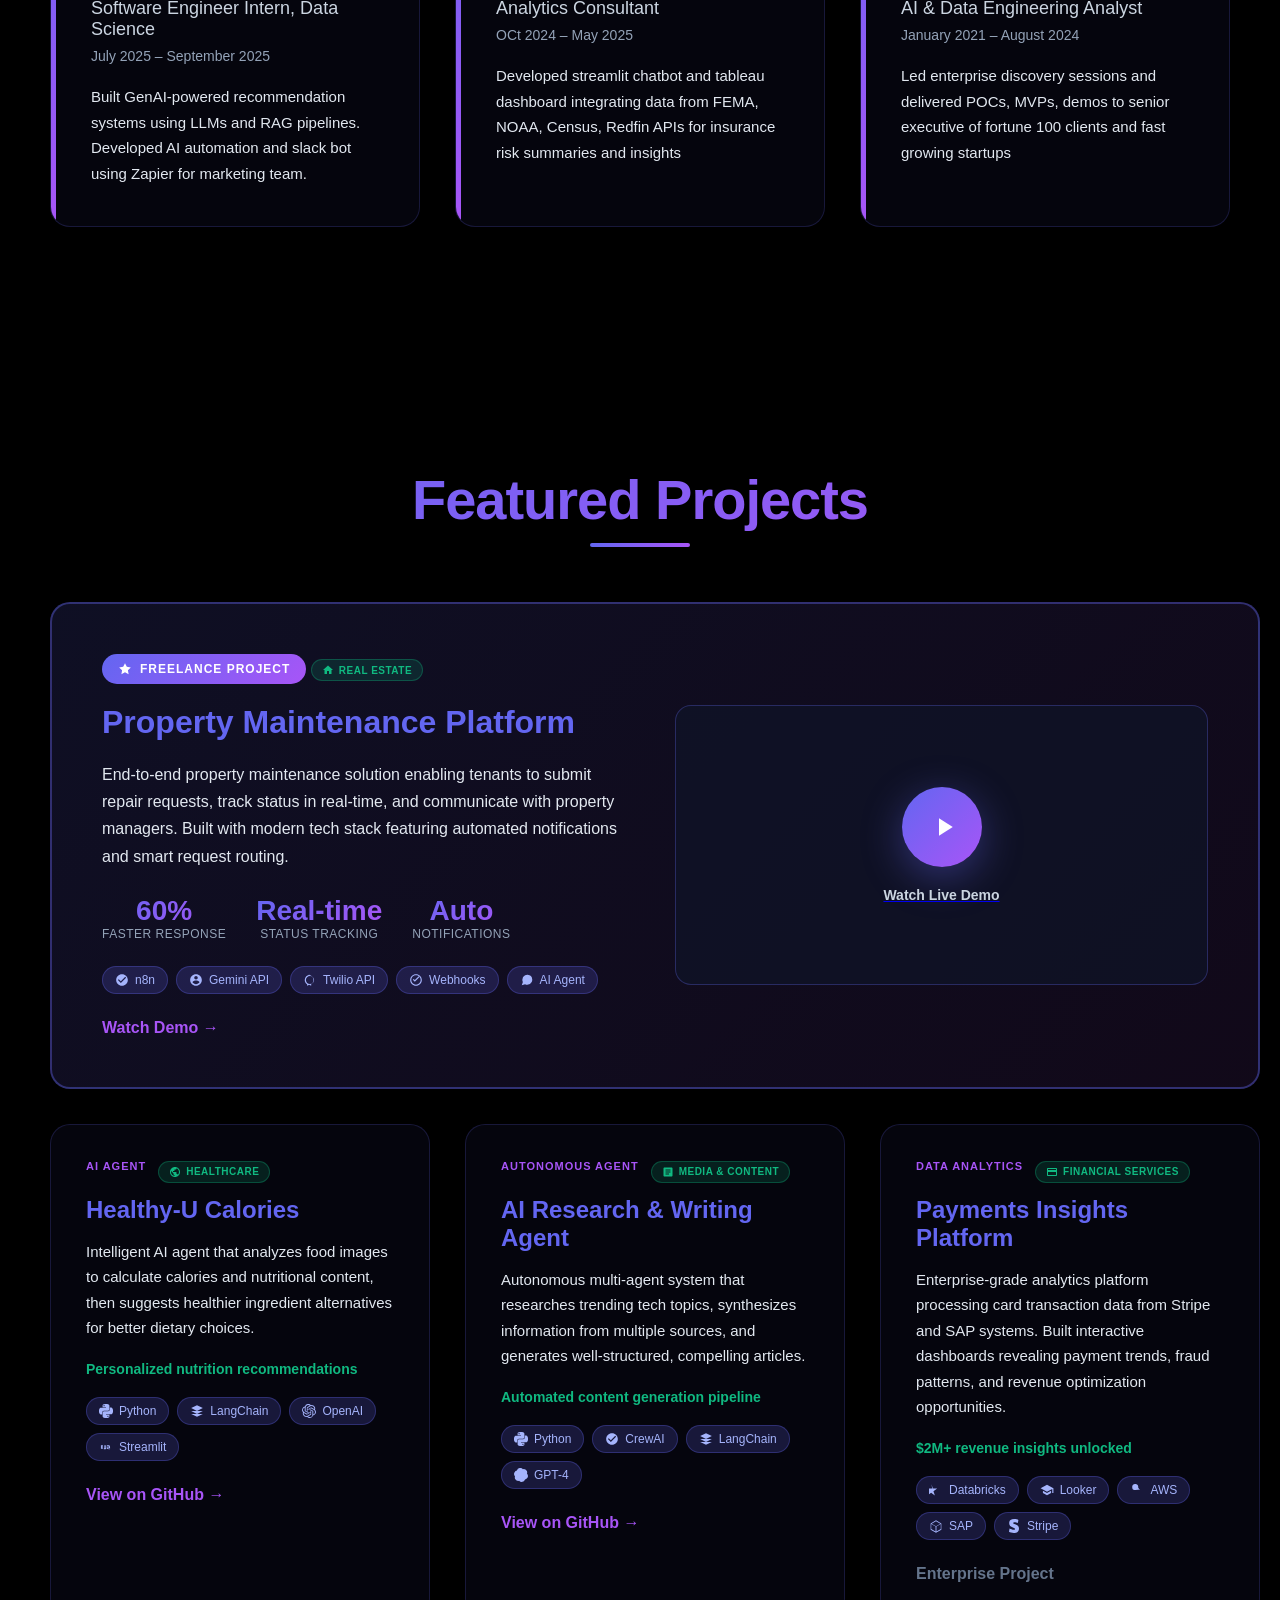
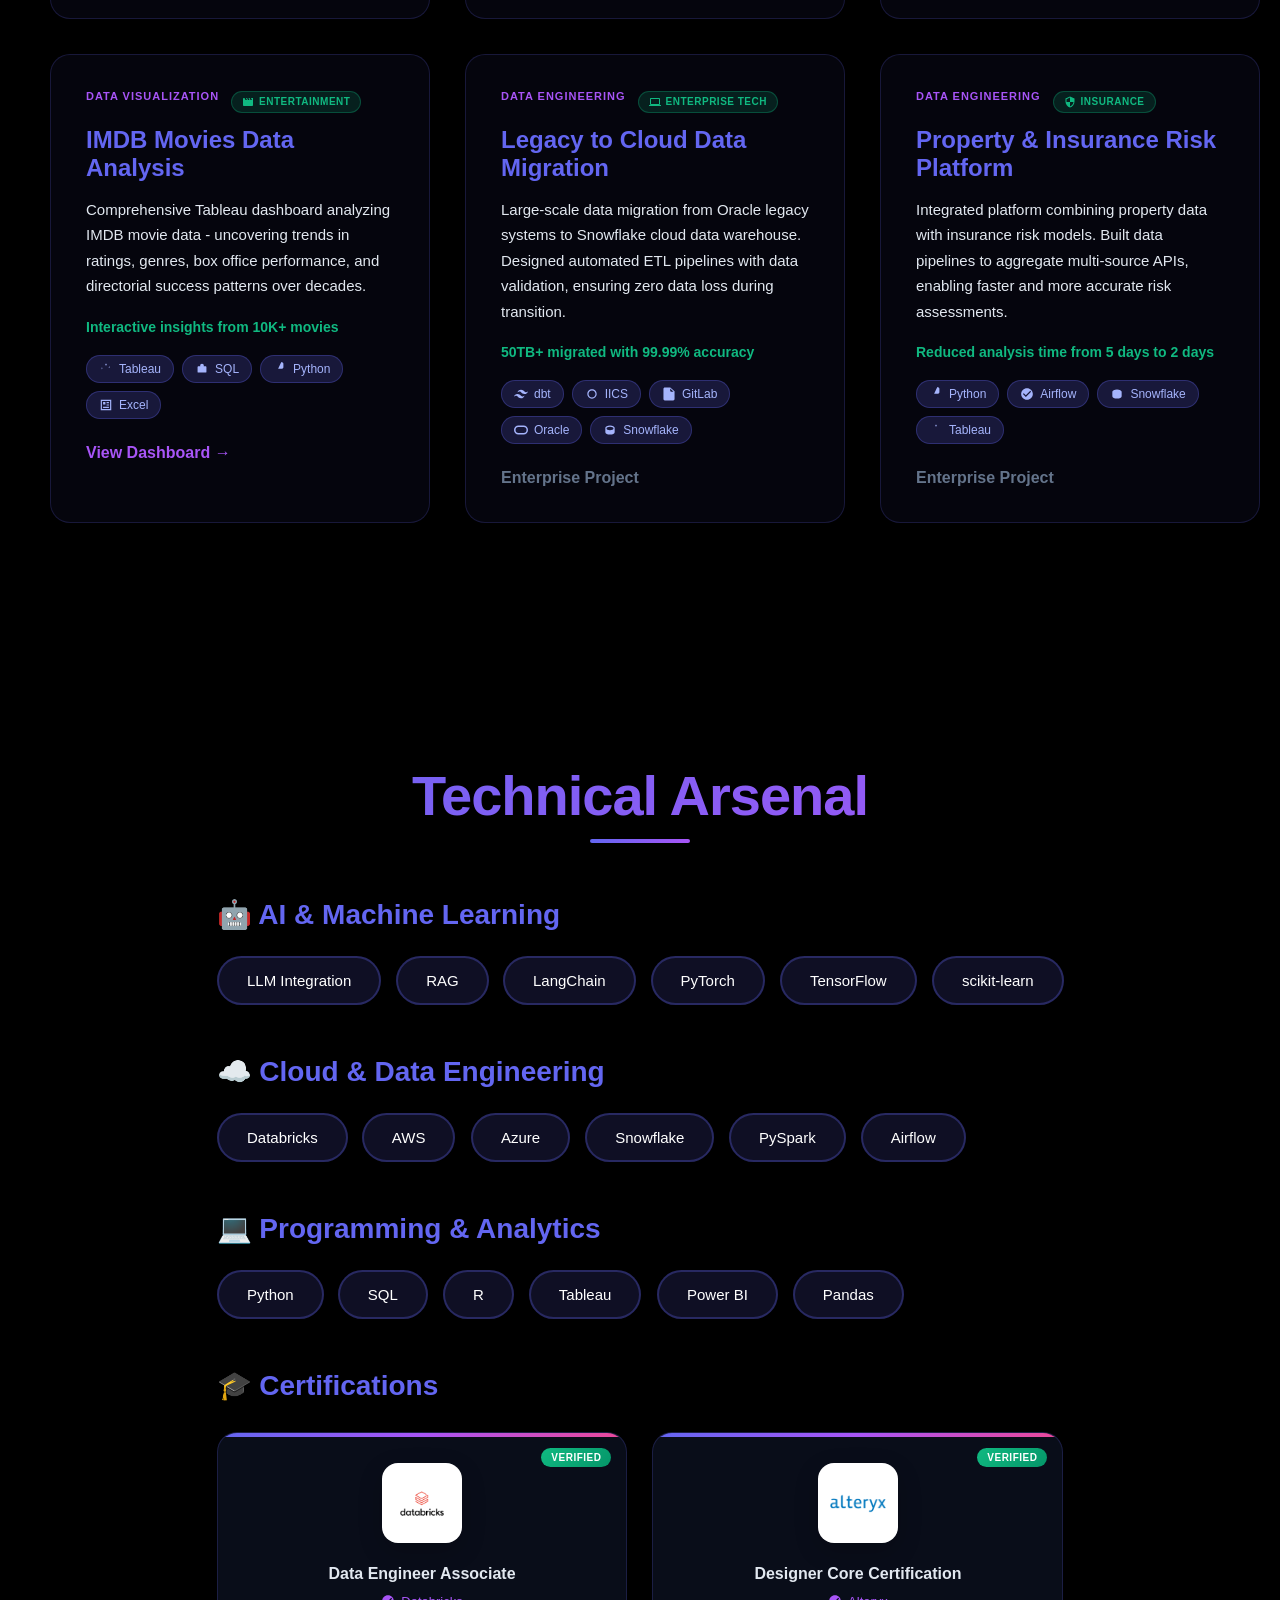
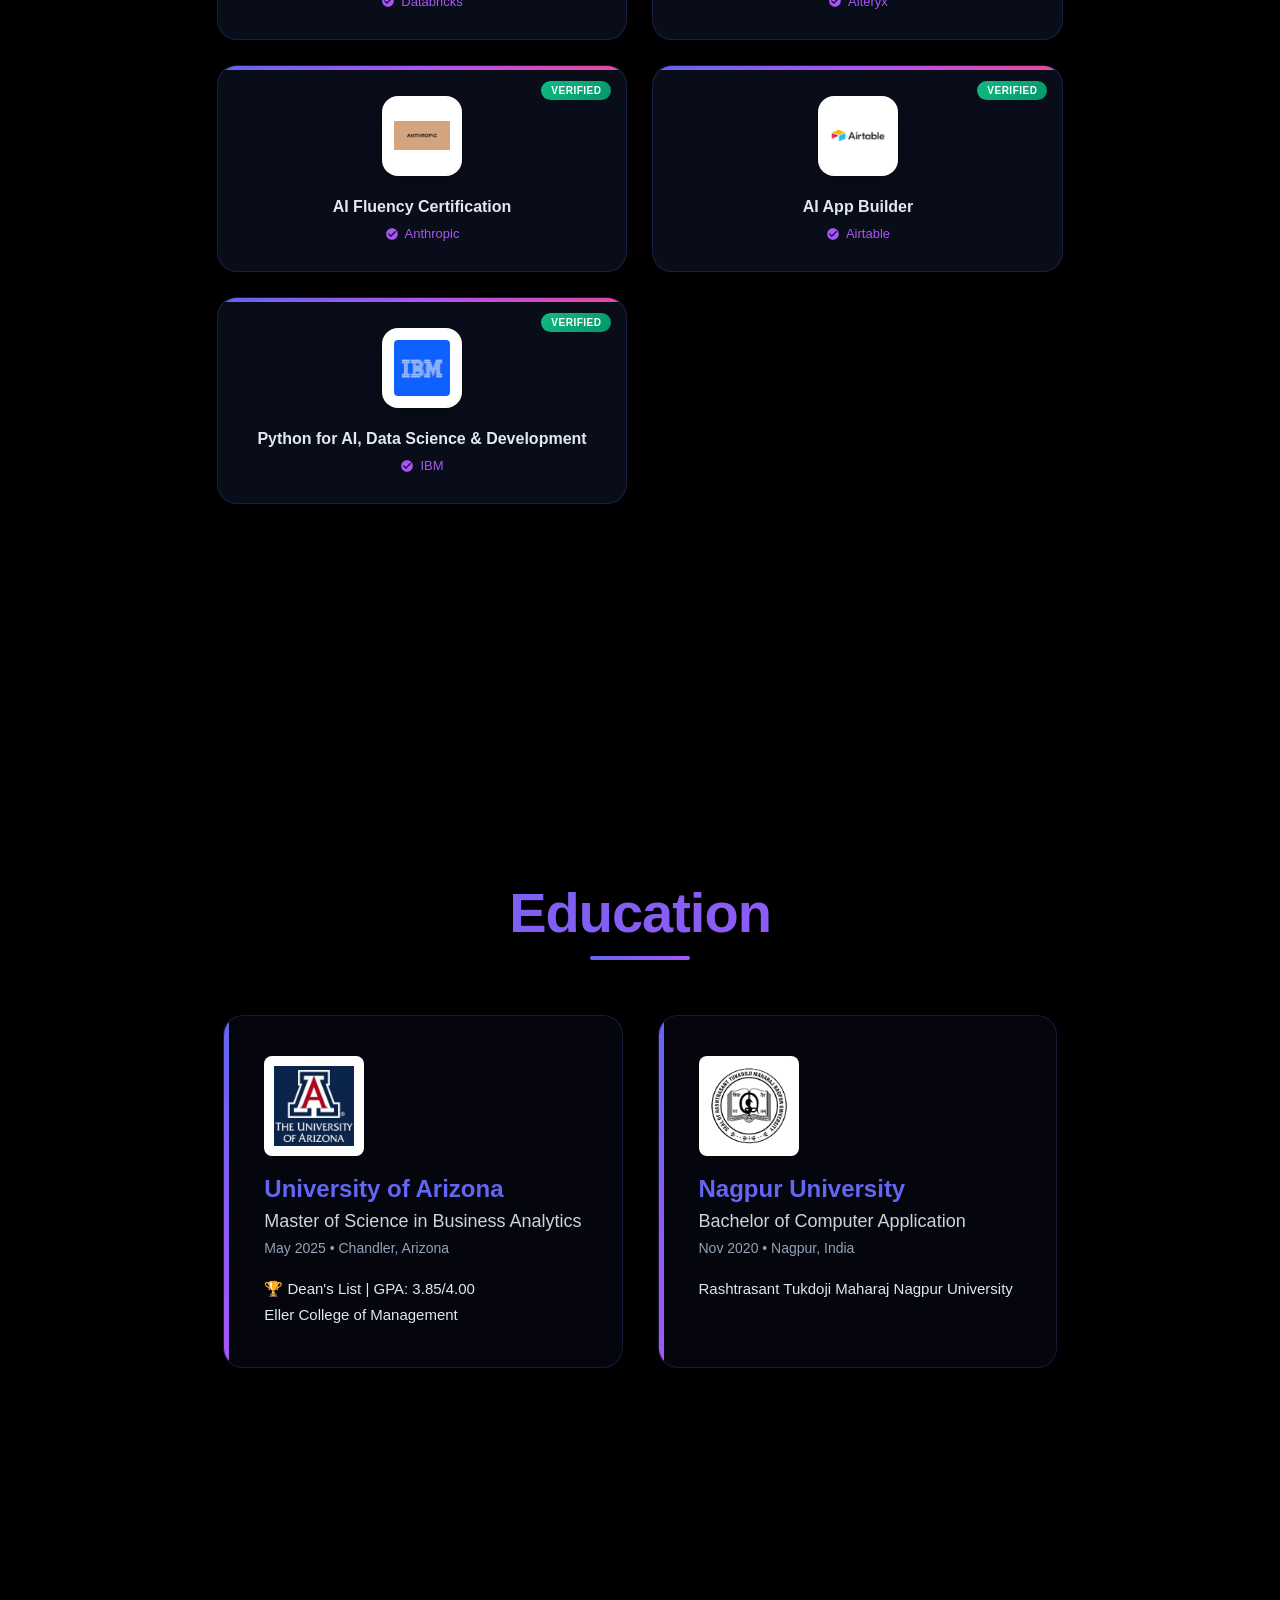
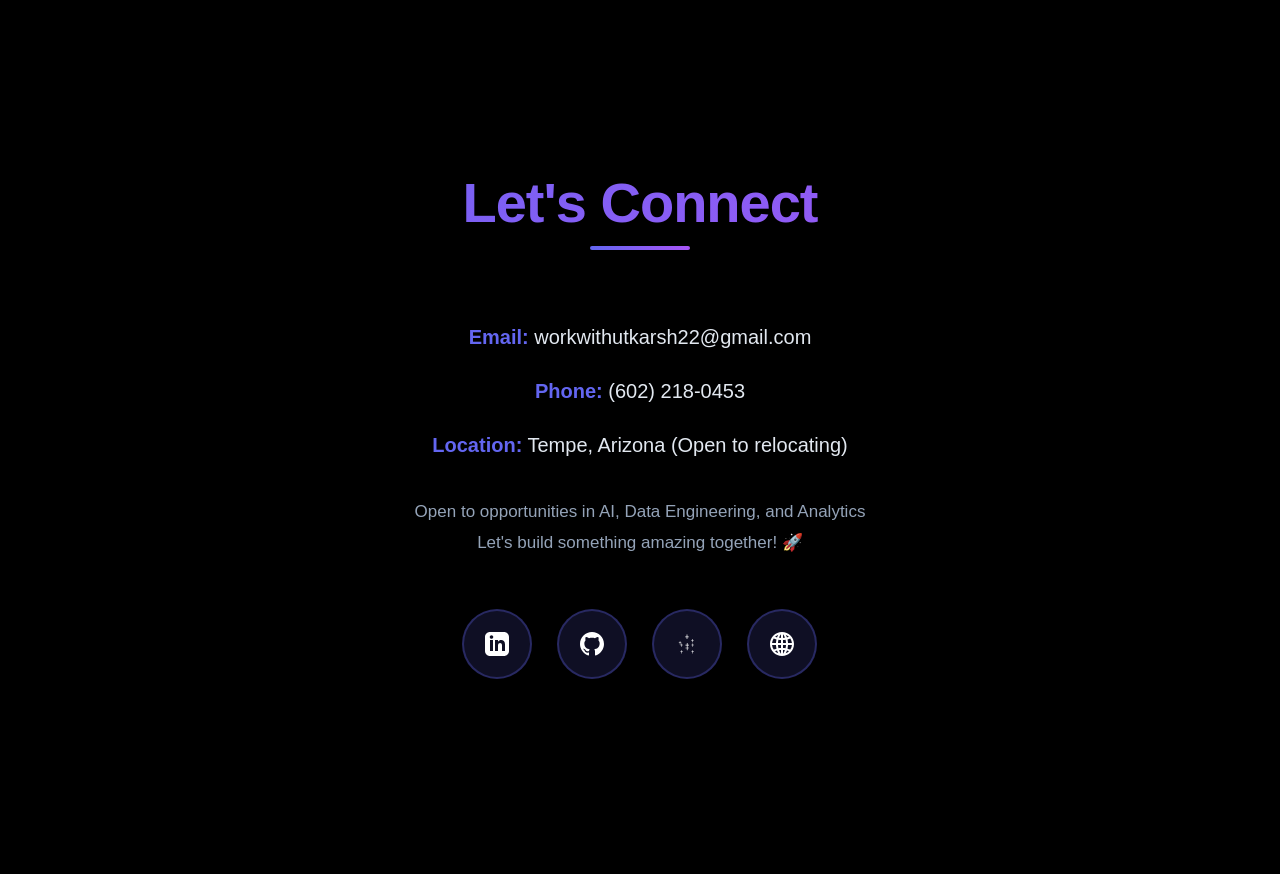
==== commit 307d43a3: "Revise experience section with updated roles and descriptions Updated role names and highlights for " ====
--- a/index.html
+++ b/index.html
@@ -996,20 +996,20 @@
             <div class="experience-card">
                 <img src="logos/Featured.jpg" alt="Featured" class="company-logo">
                 <div class="company-name">Featured (Terkel Inc.)</div>
-                <div class="role-name">Software Engineer Intern</div>
+                <div class="role-name">Software Engineer Intern, Data Science</div>
                 <div class="duration">July 2025 – September 2025</div>
                 <div class="highlight">
-                    Built recommendation engine using embeddings and deployed Slack integration reaching users 3x daily
+                    Built GenAI-powered recommendation systems using LLMs and RAG pipelines. Developed AI automation and slack bot using Zapier for marketing team.
                 </div>
             </div>
 
             <div class="experience-card">
                 <img src="logos/University of Arizona.jpg" alt="University of Arizona" class="company-logo">
                 <div class="company-name">University of Arizona</div>
-                <div class="role-name">Data Analyst</div>
-                <div class="duration">October 2024 – May 2025</div>
+                <div class="role-name">Analytics Consultant</div>
+                <div class="duration">OCt 2024 – May 2025</div>
                 <div class="highlight">
-                    Created KPI framework and data warehouse that reduced excess inventory by 15%
+                    Developed streamlit chatbot and tableau dashboard integrating data from FEMA, NOAA, Census, Redfin APIs for insurance risk summaries and insights
                 </div>
             </div>
 
@@ -1019,7 +1019,7 @@
                 <div class="role-name">AI & Data Engineering Analyst</div>
                 <div class="duration">January 2021 – August 2024</div>
                 <div class="highlight">
-                    Led cloud migrations and built real-time pipelines for Fortune 100 clients, cutting report latency by 40%
+                    Led enterprise discovery sessions and delivered POCs, MVPs, demos to senior executive of fortune 100 clients and fast growing startups
                 </div>
             </div>
         </div>
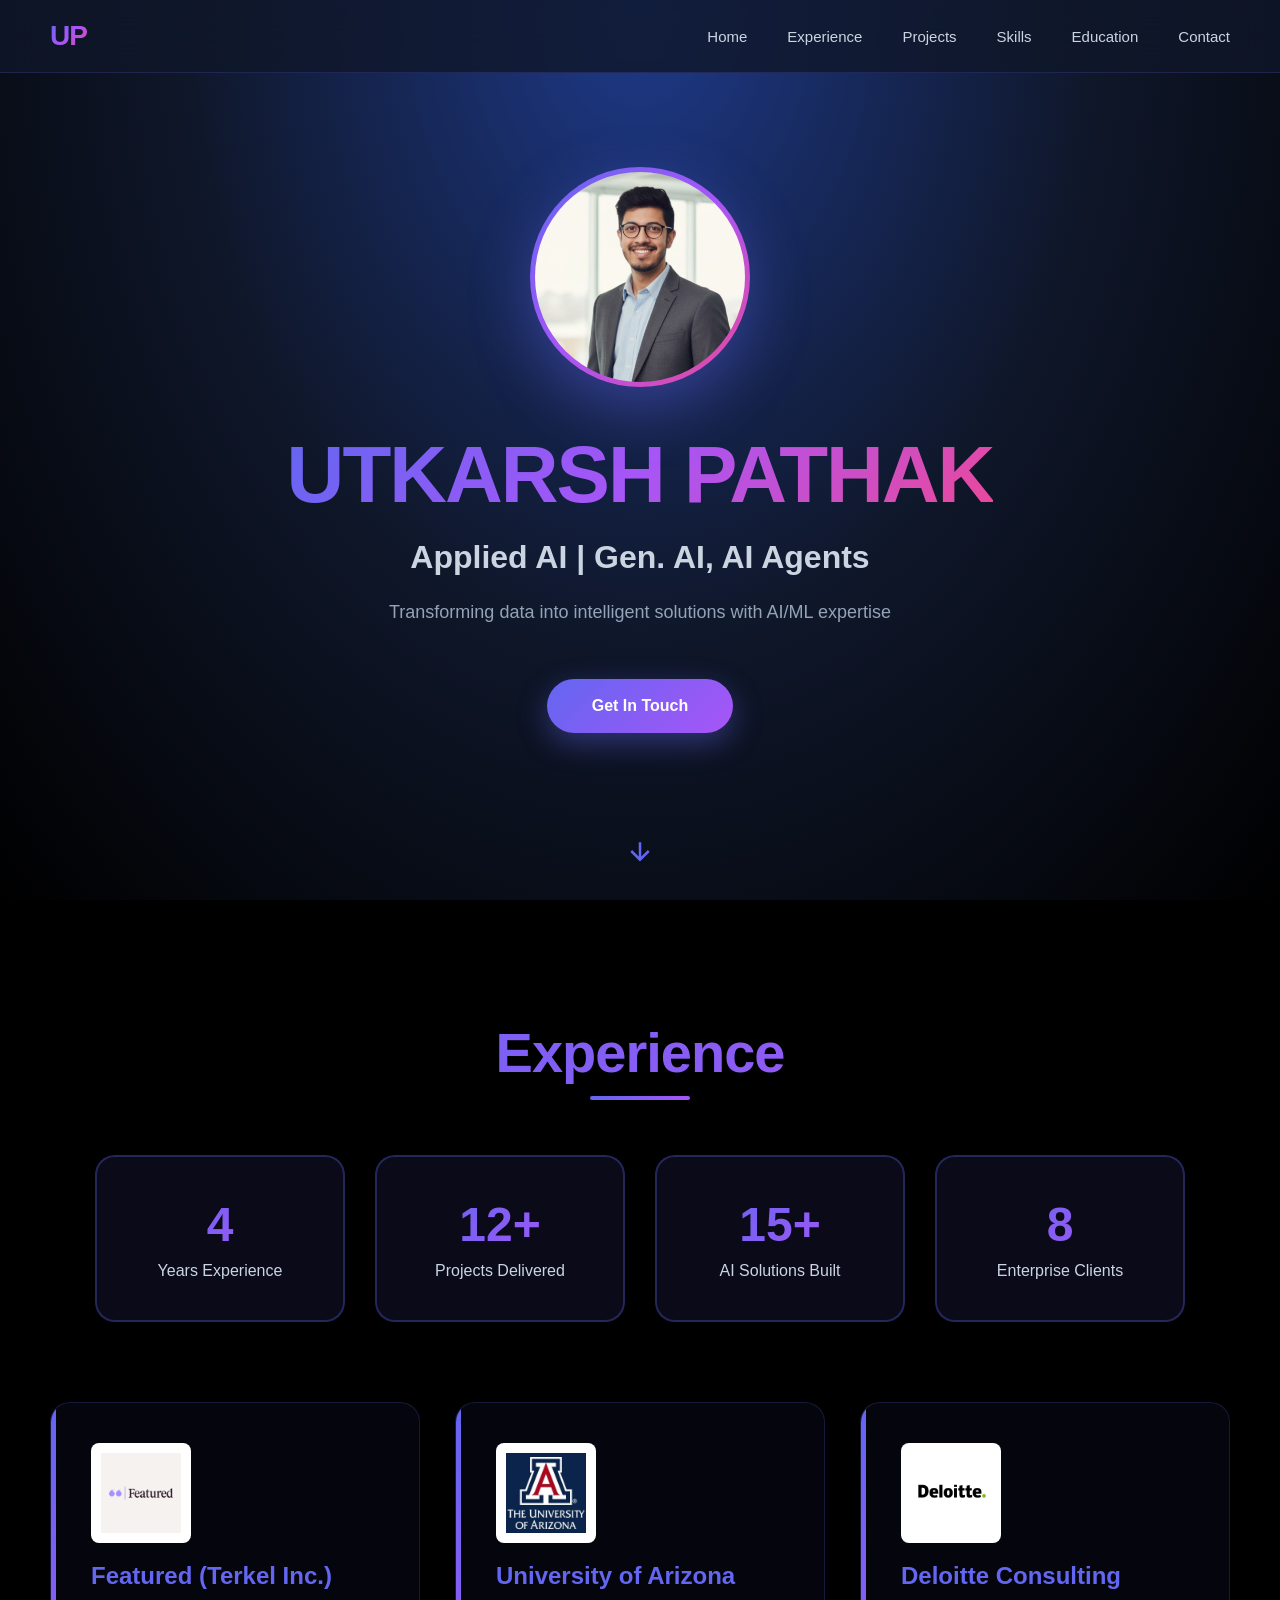
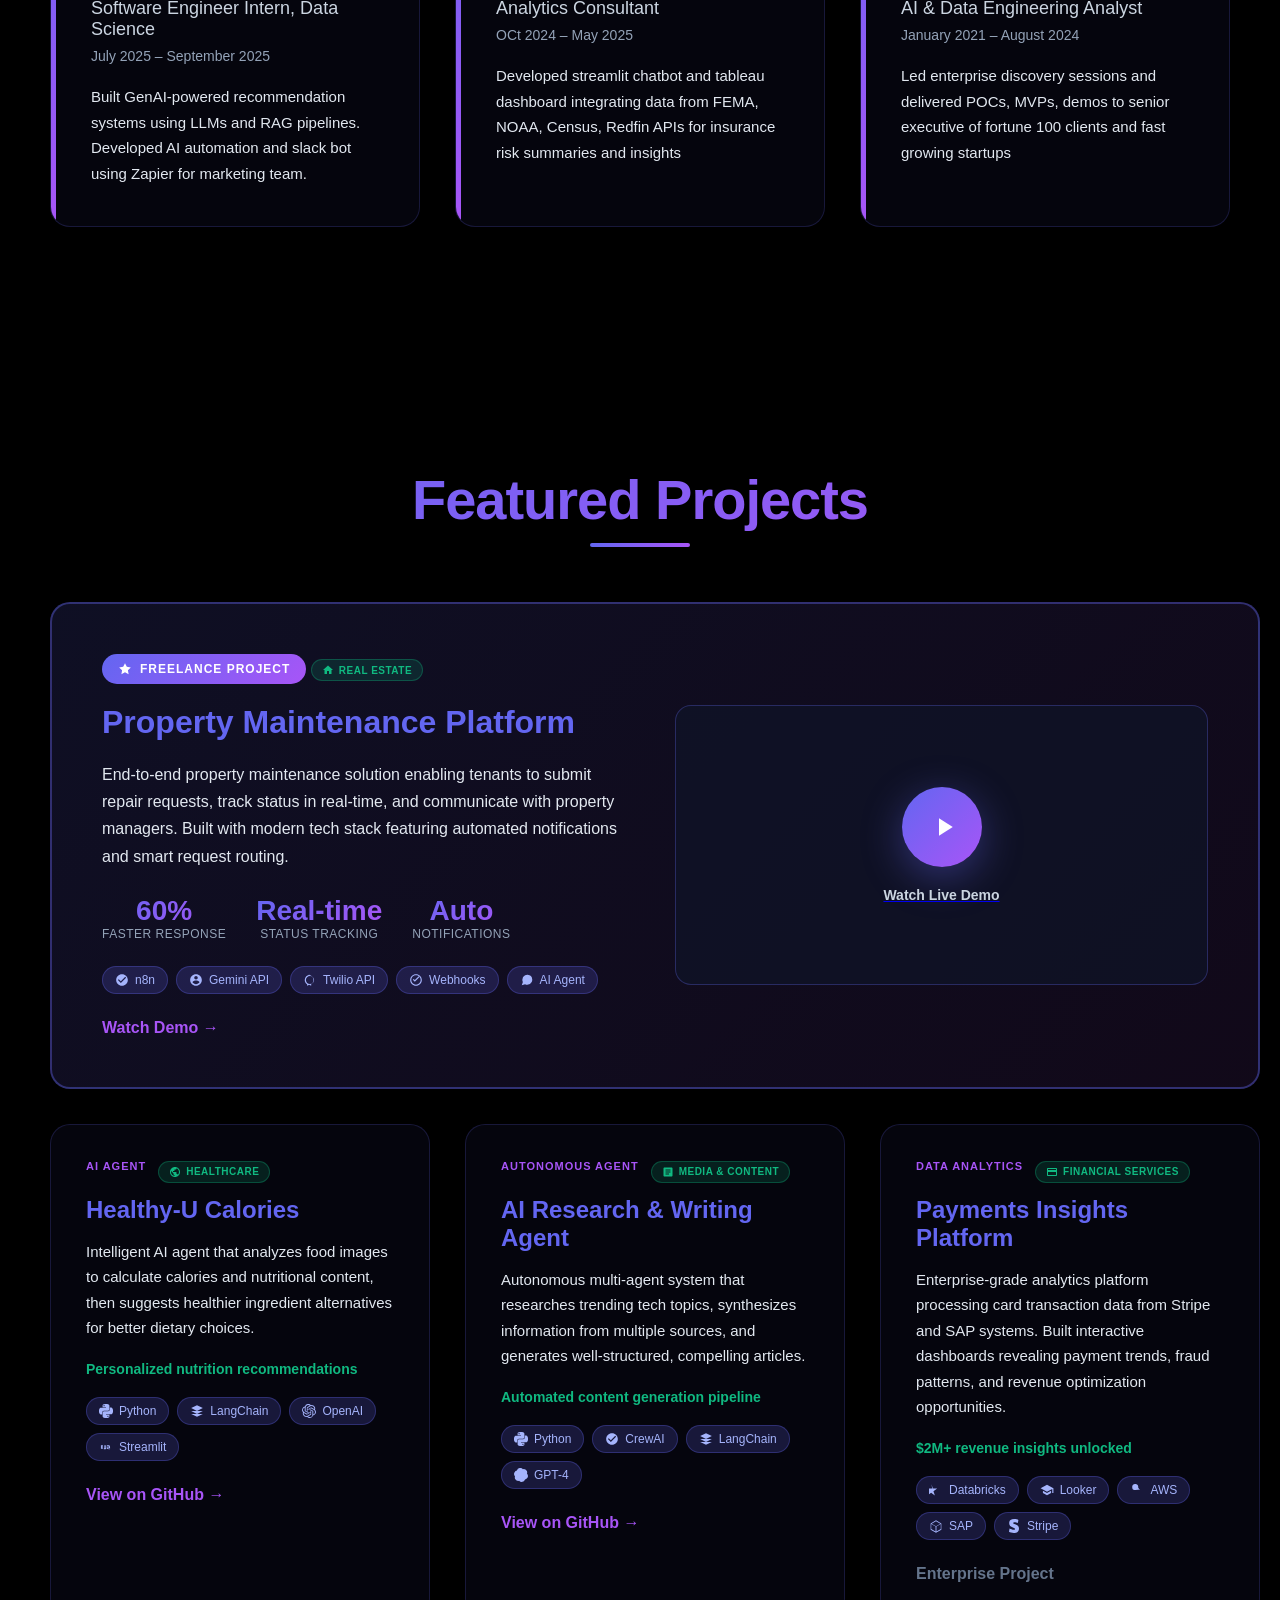
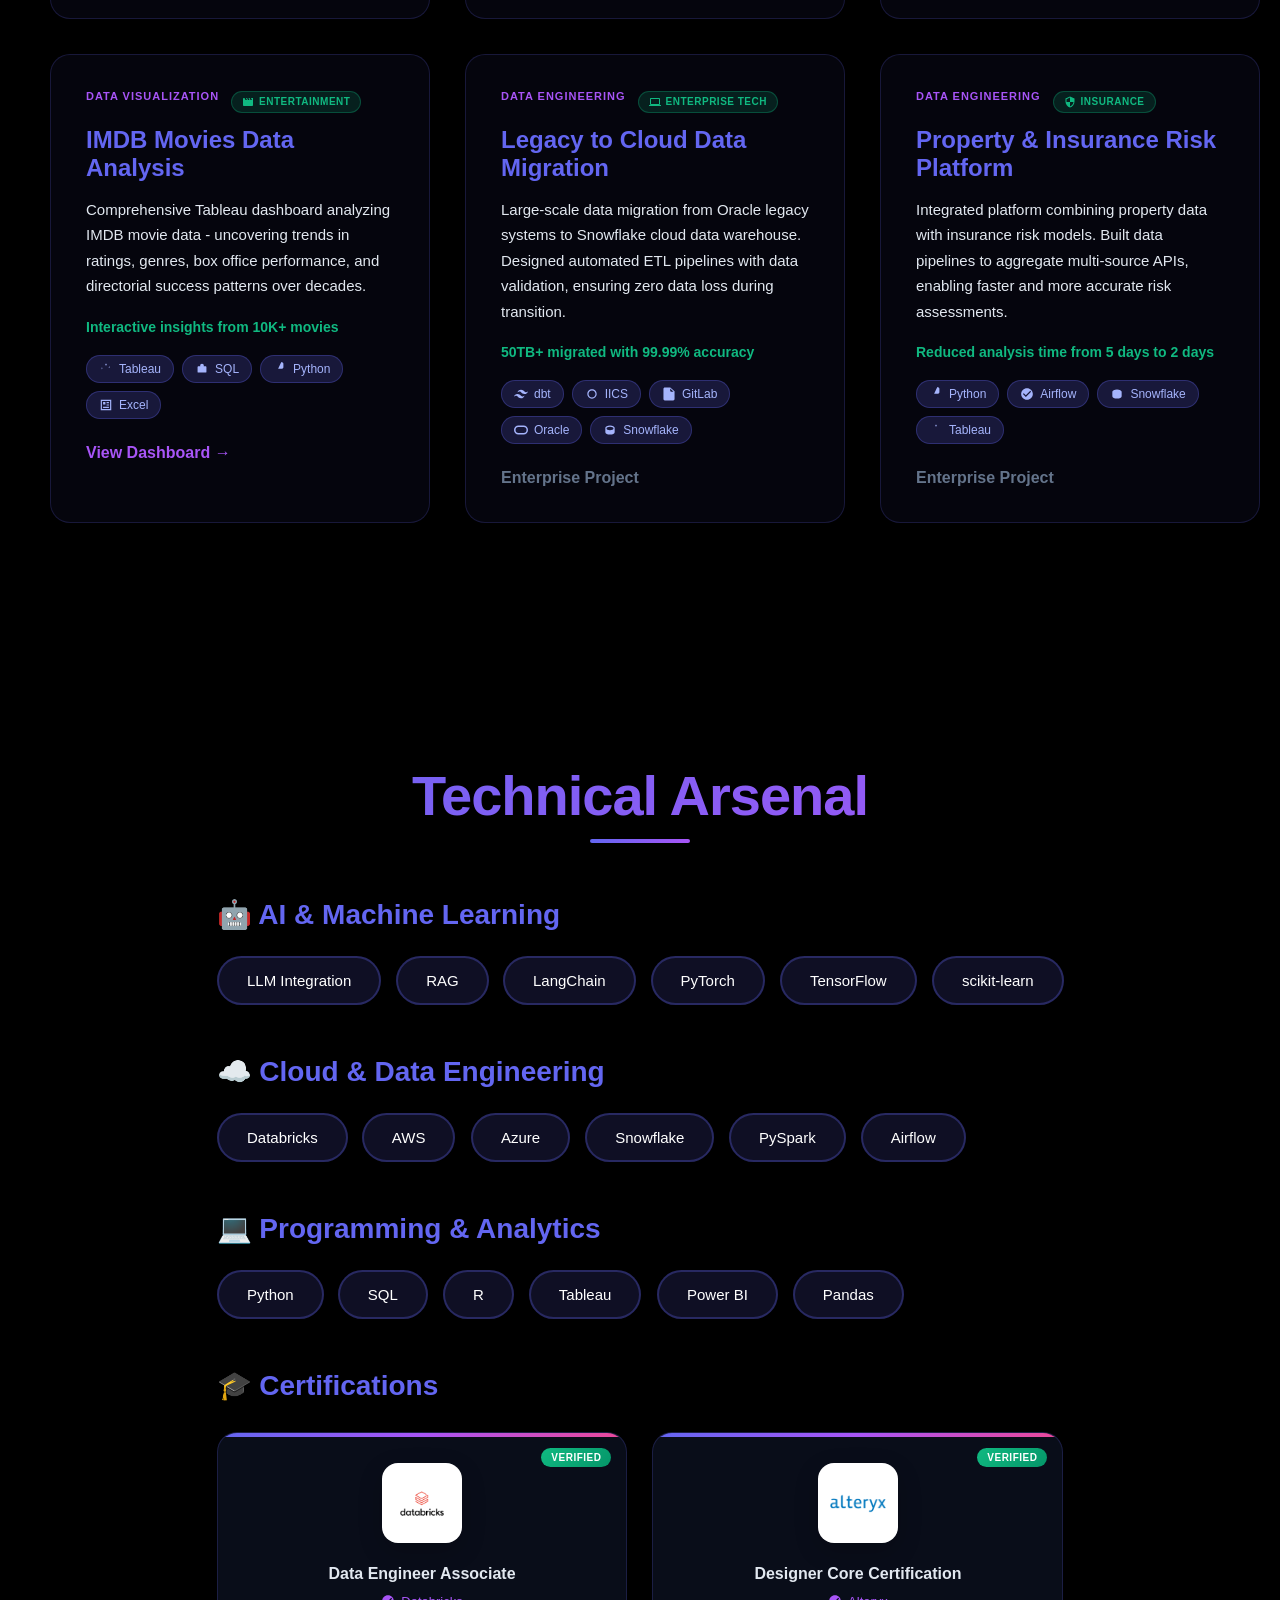
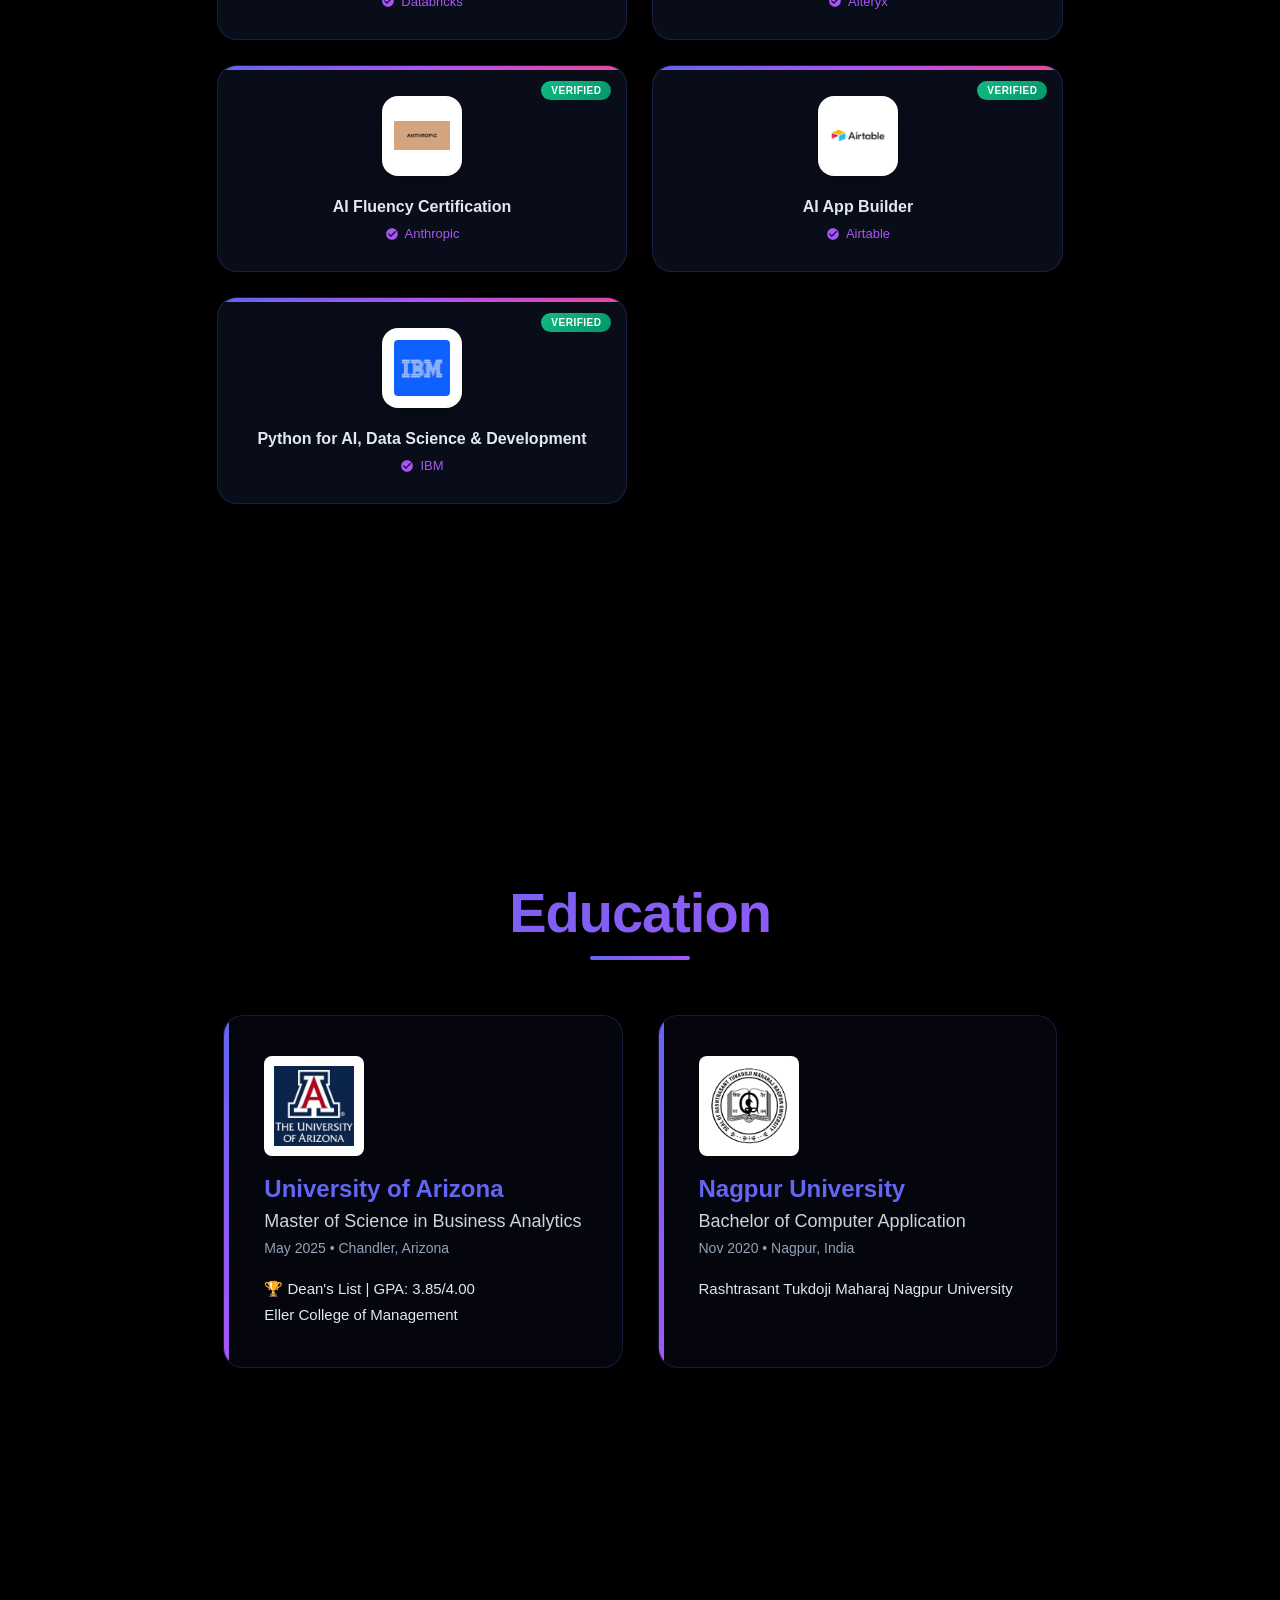
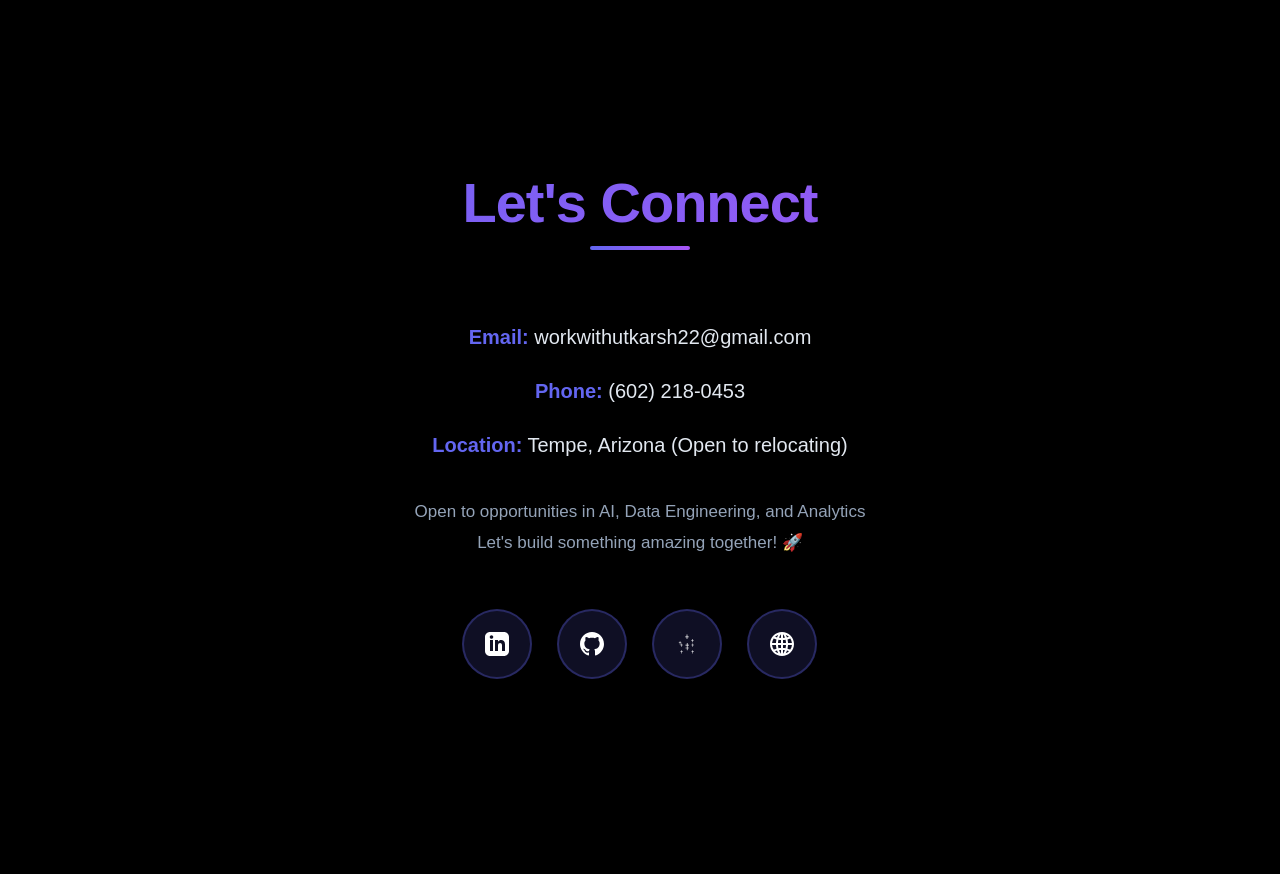
==== commit 4f0b33e4: "Remove download link for resume from index.html" ====
--- a/index.html
+++ b/index.html
@@ -960,7 +960,6 @@
             </p>
             <div class="cta-buttons">
                 <a href="#contact" class="btn btn-primary"><span>Get In Touch</span></a>
-                <a href="UtkarshPathak_AIAnalyticsSpecialist.pdf" class="btn btn-secondary" download><span>Download Resume</span></a>
             </div>
         </div>
         <div class="scroll-indicator">
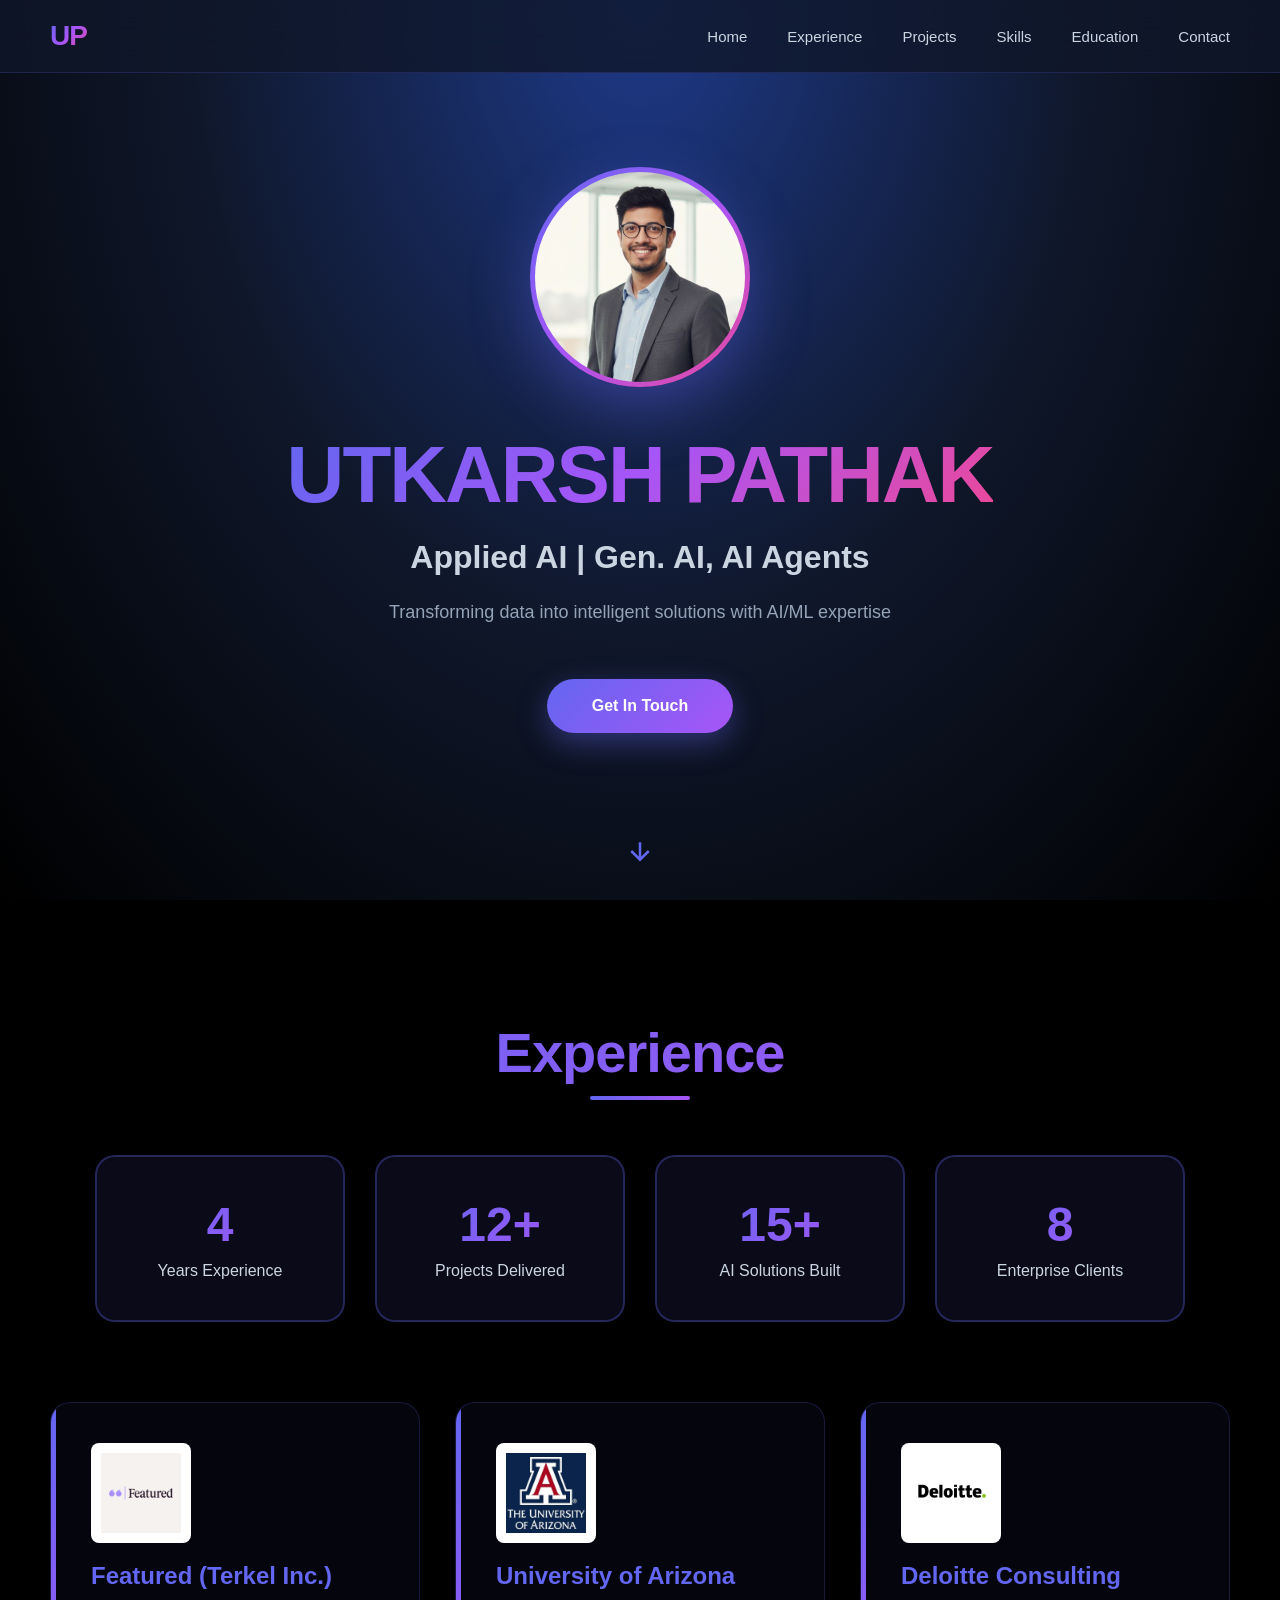
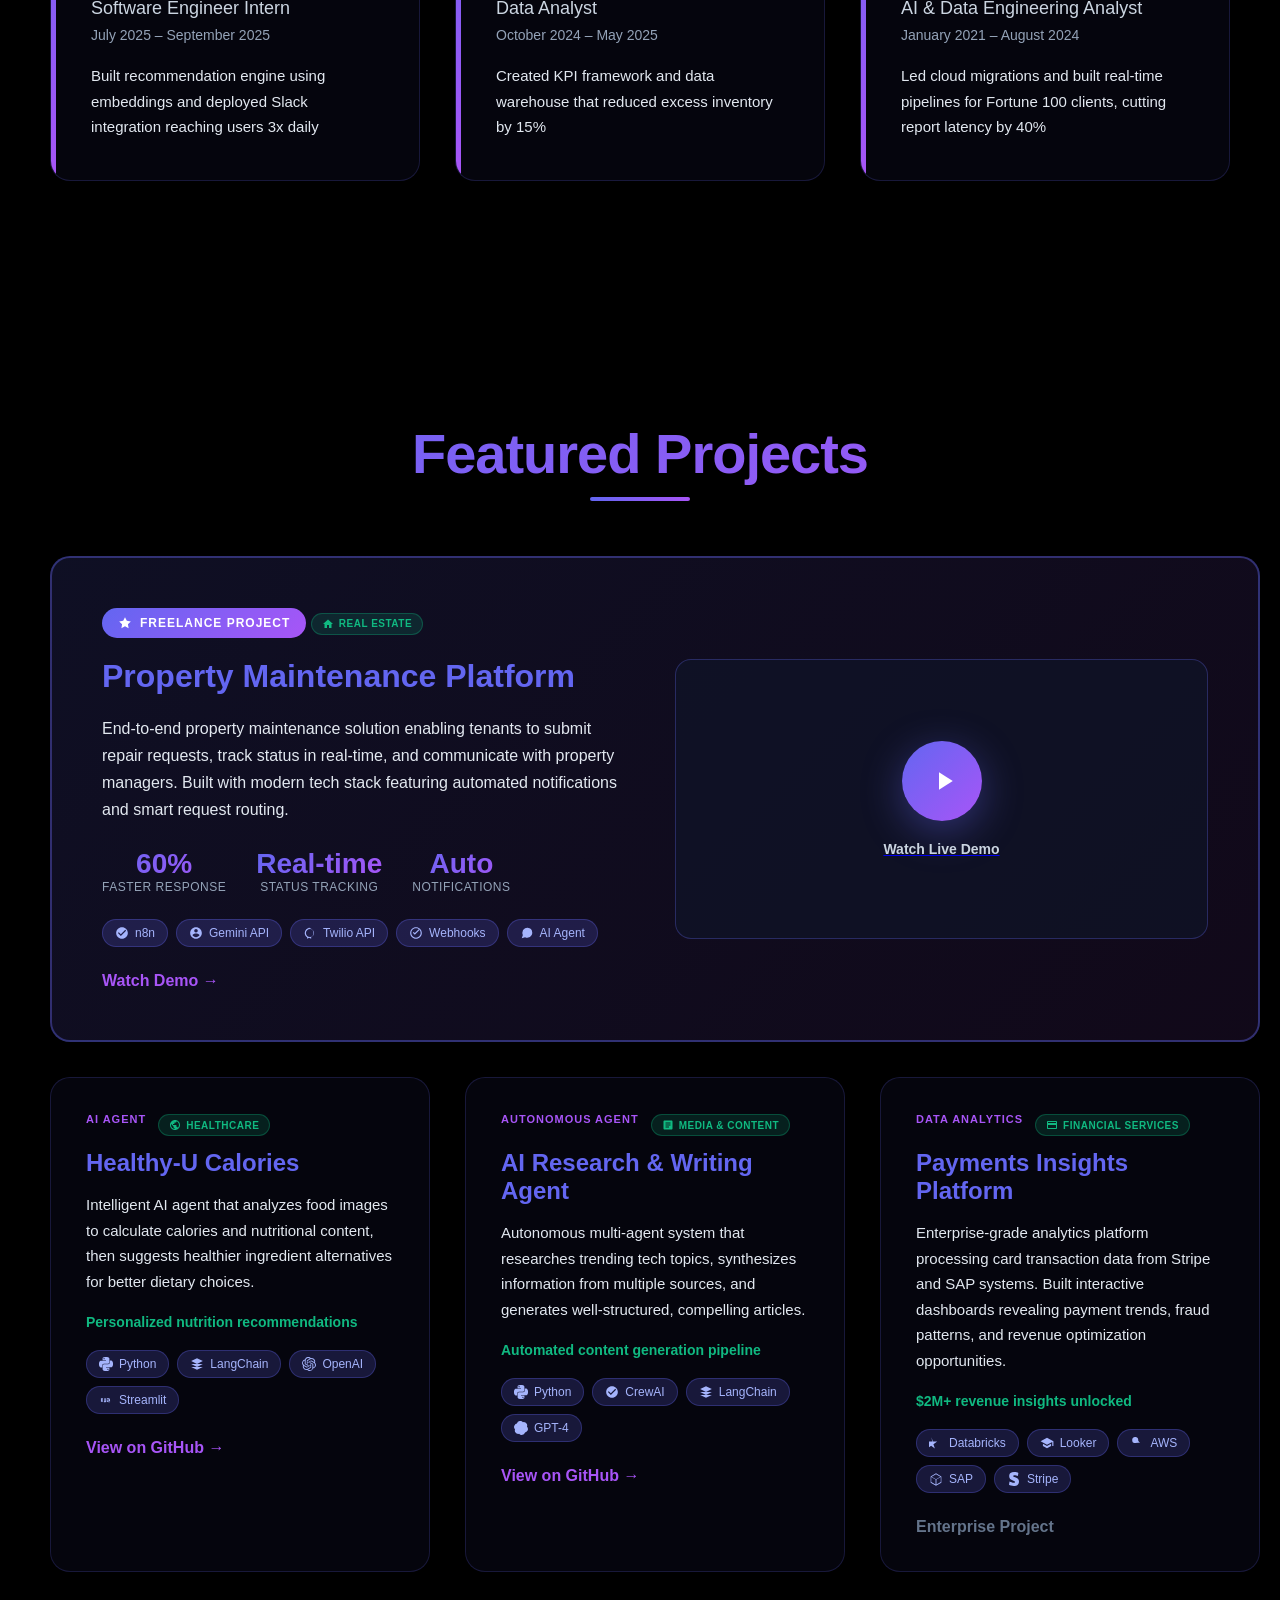
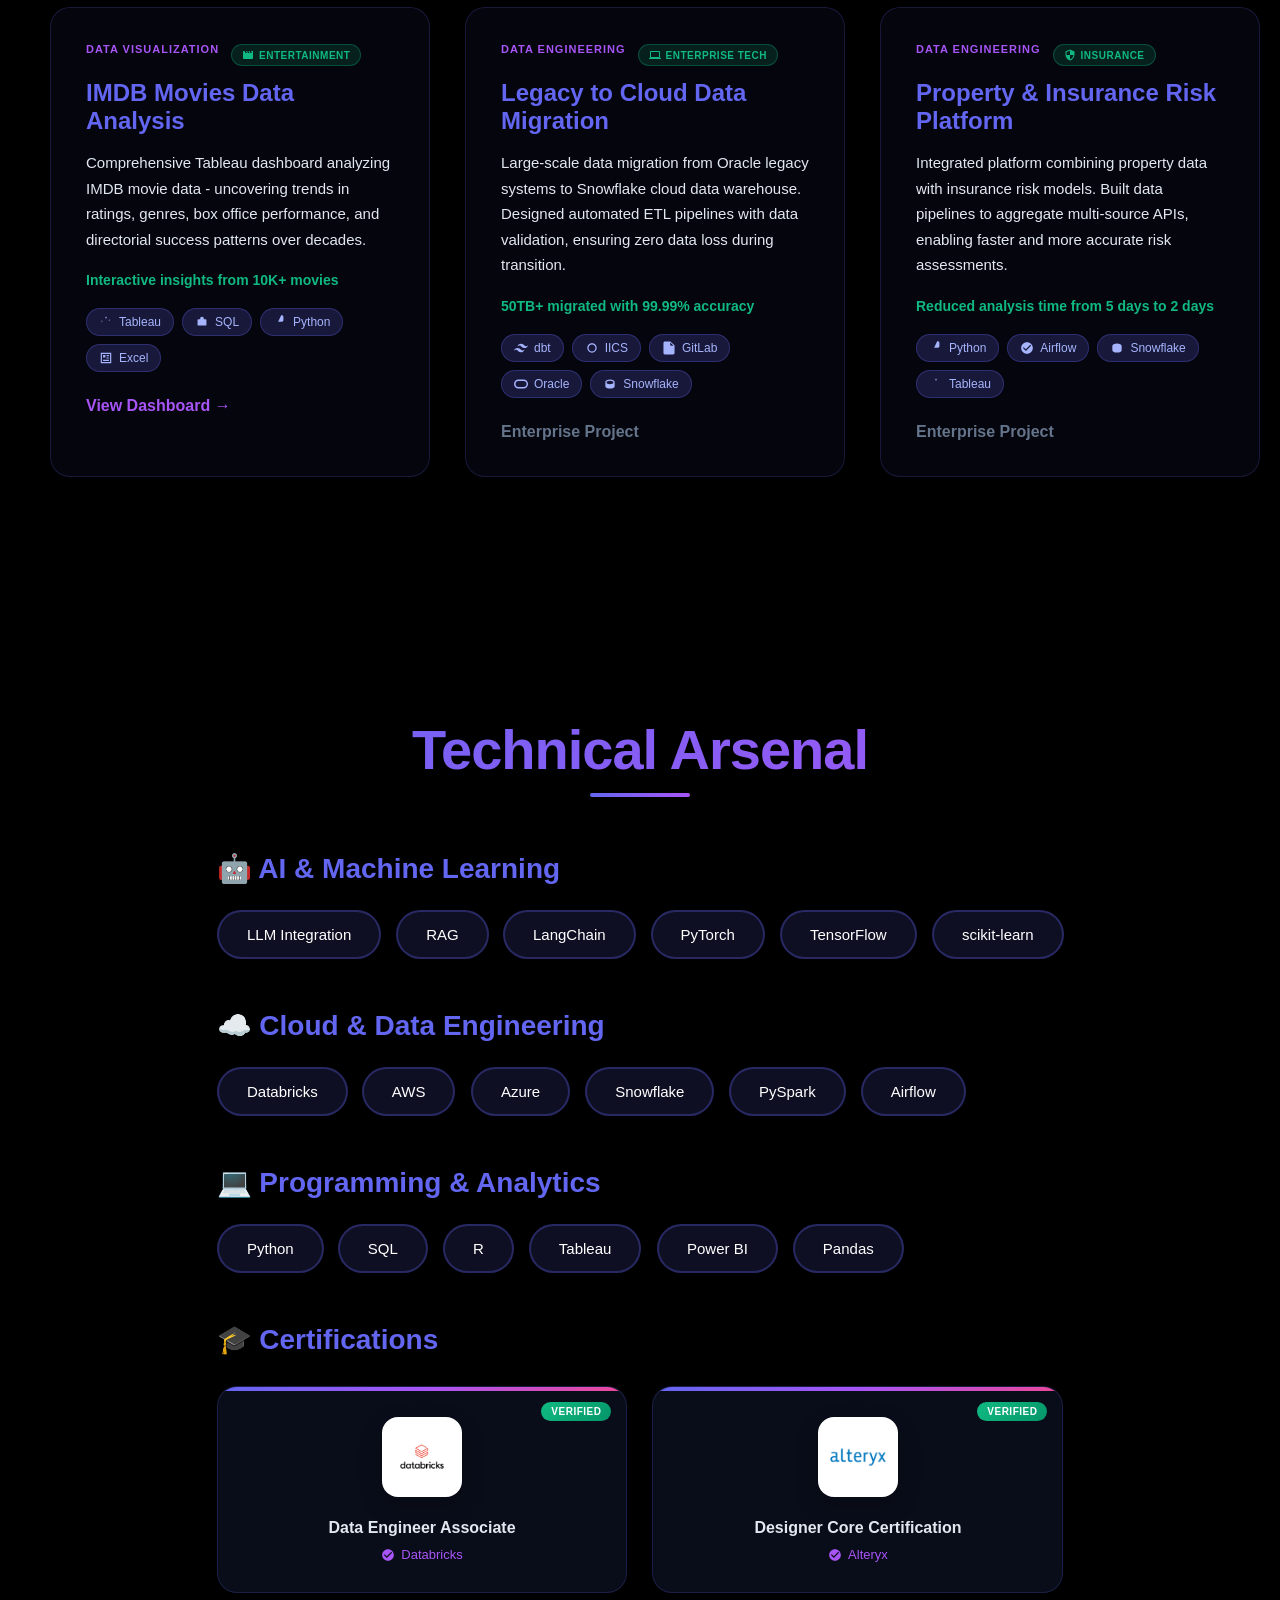
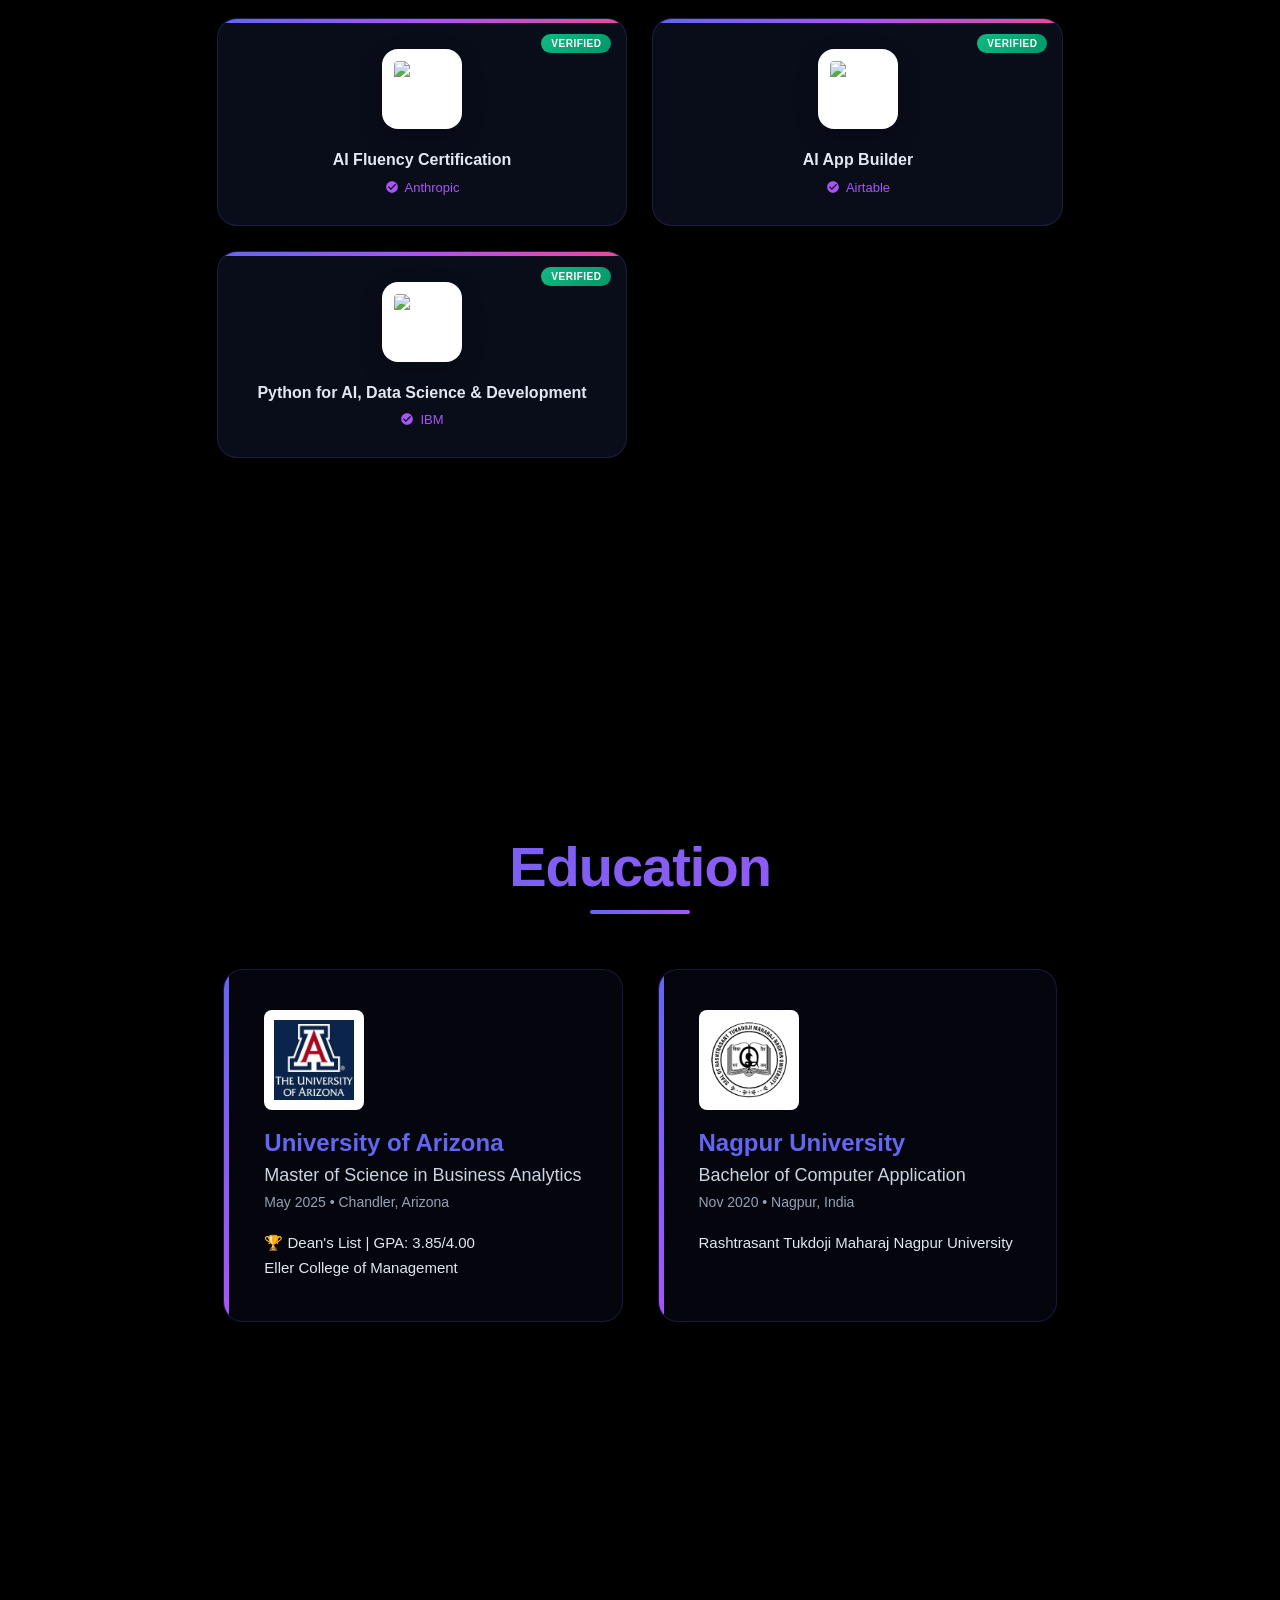
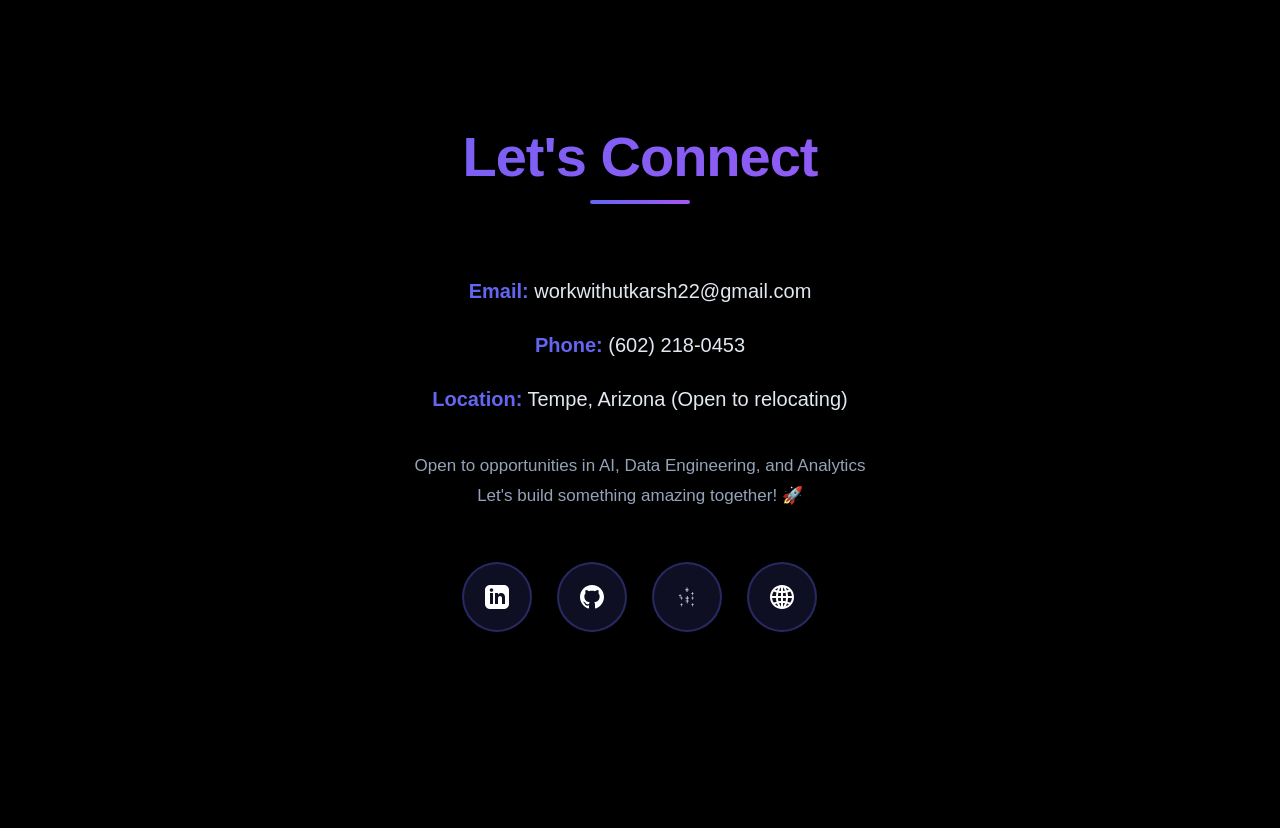
==== commit ea368e4f: "Remove download resume button https://claude.ai/code/session_01LJFom62UcLwBMioeqfbb88" ====
--- a/index.html
+++ b/index.html
@@ -995,20 +995,20 @@
             <div class="experience-card">
                 <img src="logos/Featured.jpg" alt="Featured" class="company-logo">
                 <div class="company-name">Featured (Terkel Inc.)</div>
-                <div class="role-name">Software Engineer Intern, Data Science</div>
+                <div class="role-name">Software Engineer Intern</div>
                 <div class="duration">July 2025 – September 2025</div>
                 <div class="highlight">
-                    Built GenAI-powered recommendation systems using LLMs and RAG pipelines. Developed AI automation and slack bot using Zapier for marketing team.
+                    Built recommendation engine using embeddings and deployed Slack integration reaching users 3x daily
                 </div>
             </div>
 
             <div class="experience-card">
                 <img src="logos/University of Arizona.jpg" alt="University of Arizona" class="company-logo">
                 <div class="company-name">University of Arizona</div>
-                <div class="role-name">Analytics Consultant</div>
-                <div class="duration">OCt 2024 – May 2025</div>
+                <div class="role-name">Data Analyst</div>
+                <div class="duration">October 2024 – May 2025</div>
                 <div class="highlight">
-                    Developed streamlit chatbot and tableau dashboard integrating data from FEMA, NOAA, Census, Redfin APIs for insurance risk summaries and insights
+                    Created KPI framework and data warehouse that reduced excess inventory by 15%
                 </div>
             </div>
 
@@ -1018,7 +1018,7 @@
                 <div class="role-name">AI & Data Engineering Analyst</div>
                 <div class="duration">January 2021 – August 2024</div>
                 <div class="highlight">
-                    Led enterprise discovery sessions and delivered POCs, MVPs, demos to senior executive of fortune 100 clients and fast growing startups
+                    Led cloud migrations and built real-time pipelines for Fortune 100 clients, cutting report latency by 40%
                 </div>
             </div>
         </div>
@@ -1293,7 +1293,7 @@
                     </div>
                     <div class="cert-card">
                         <span class="cert-badge">Verified</span>
-                        <img src="logos/Anthropic-generative-AI.jpg" alt="Anthropic" class="cert-logo">
+                        <img src="logos/anthropic.png" alt="Anthropic" class="cert-logo">
                         <div class="cert-name">AI Fluency Certification</div>
                         <div class="cert-provider">
                             <svg viewBox="0 0 24 24" fill="currentColor"><path d="M12 2C6.48 2 2 6.48 2 12s4.48 10 10 10 10-4.48 10-10S17.52 2 12 2zm-2 15l-5-5 1.41-1.41L10 14.17l7.59-7.59L19 8l-9 9z"/></svg>
@@ -1302,7 +1302,7 @@
                     </div>
                     <div class="cert-card">
                         <span class="cert-badge">Verified</span>
-                        <img src="logos/airtable.webp" alt="Airtable" class="cert-logo">
+                        <img src="logos/airtable.png" alt="Airtable" class="cert-logo">
                         <div class="cert-name">AI App Builder</div>
                         <div class="cert-provider">
                             <svg viewBox="0 0 24 24" fill="currentColor"><path d="M12 2C6.48 2 2 6.48 2 12s4.48 10 10 10 10-4.48 10-10S17.52 2 12 2zm-2 15l-5-5 1.41-1.41L10 14.17l7.59-7.59L19 8l-9 9z"/></svg>
@@ -1311,7 +1311,7 @@
                     </div>
                     <div class="cert-card">
                         <span class="cert-badge">Verified</span>
-                        <img src="logos/ibm logo.png" alt="IBM" class="cert-logo">
+                        <img src="logos/ibm.png" alt="IBM" class="cert-logo">
                         <div class="cert-name">Python for AI, Data Science & Development</div>
                         <div class="cert-provider">
                             <svg viewBox="0 0 24 24" fill="currentColor"><path d="M12 2C6.48 2 2 6.48 2 12s4.48 10 10 10 10-4.48 10-10S17.52 2 12 2zm-2 15l-5-5 1.41-1.41L10 14.17l7.59-7.59L19 8l-9 9z"/></svg>
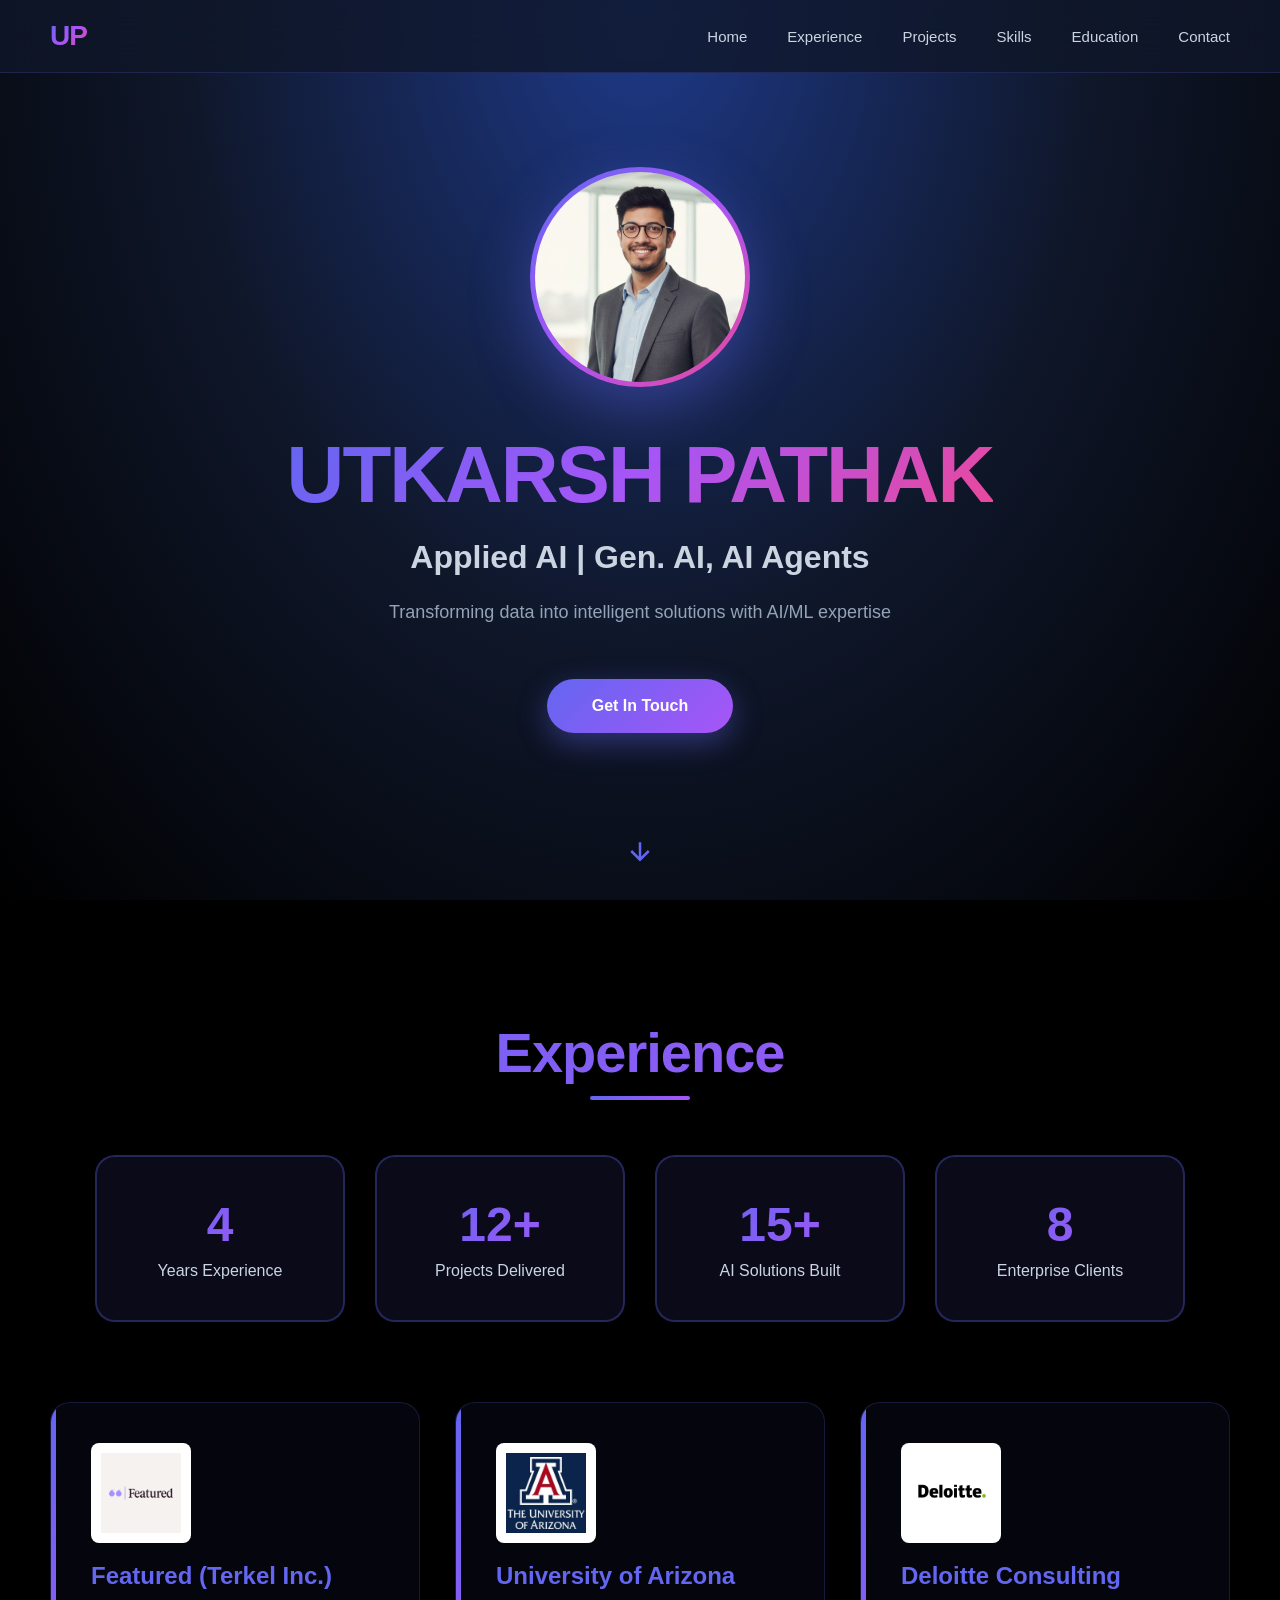
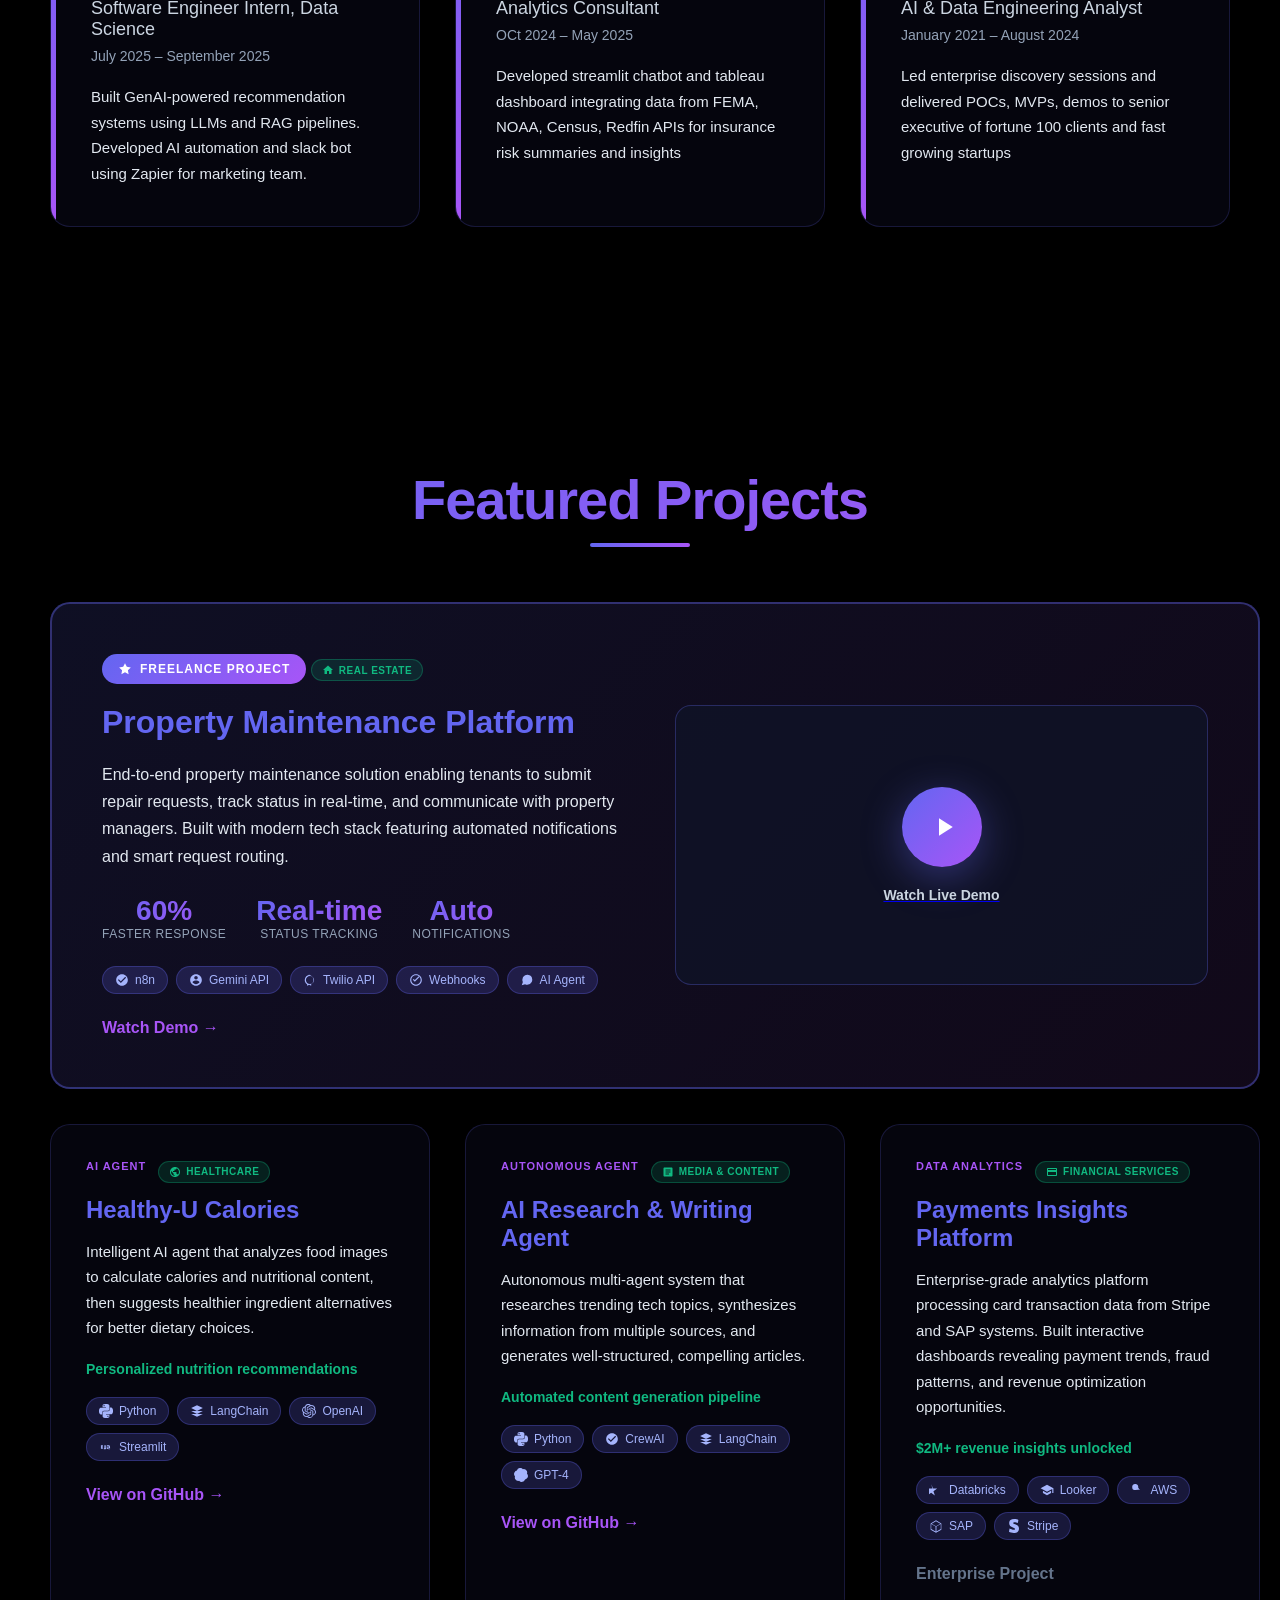
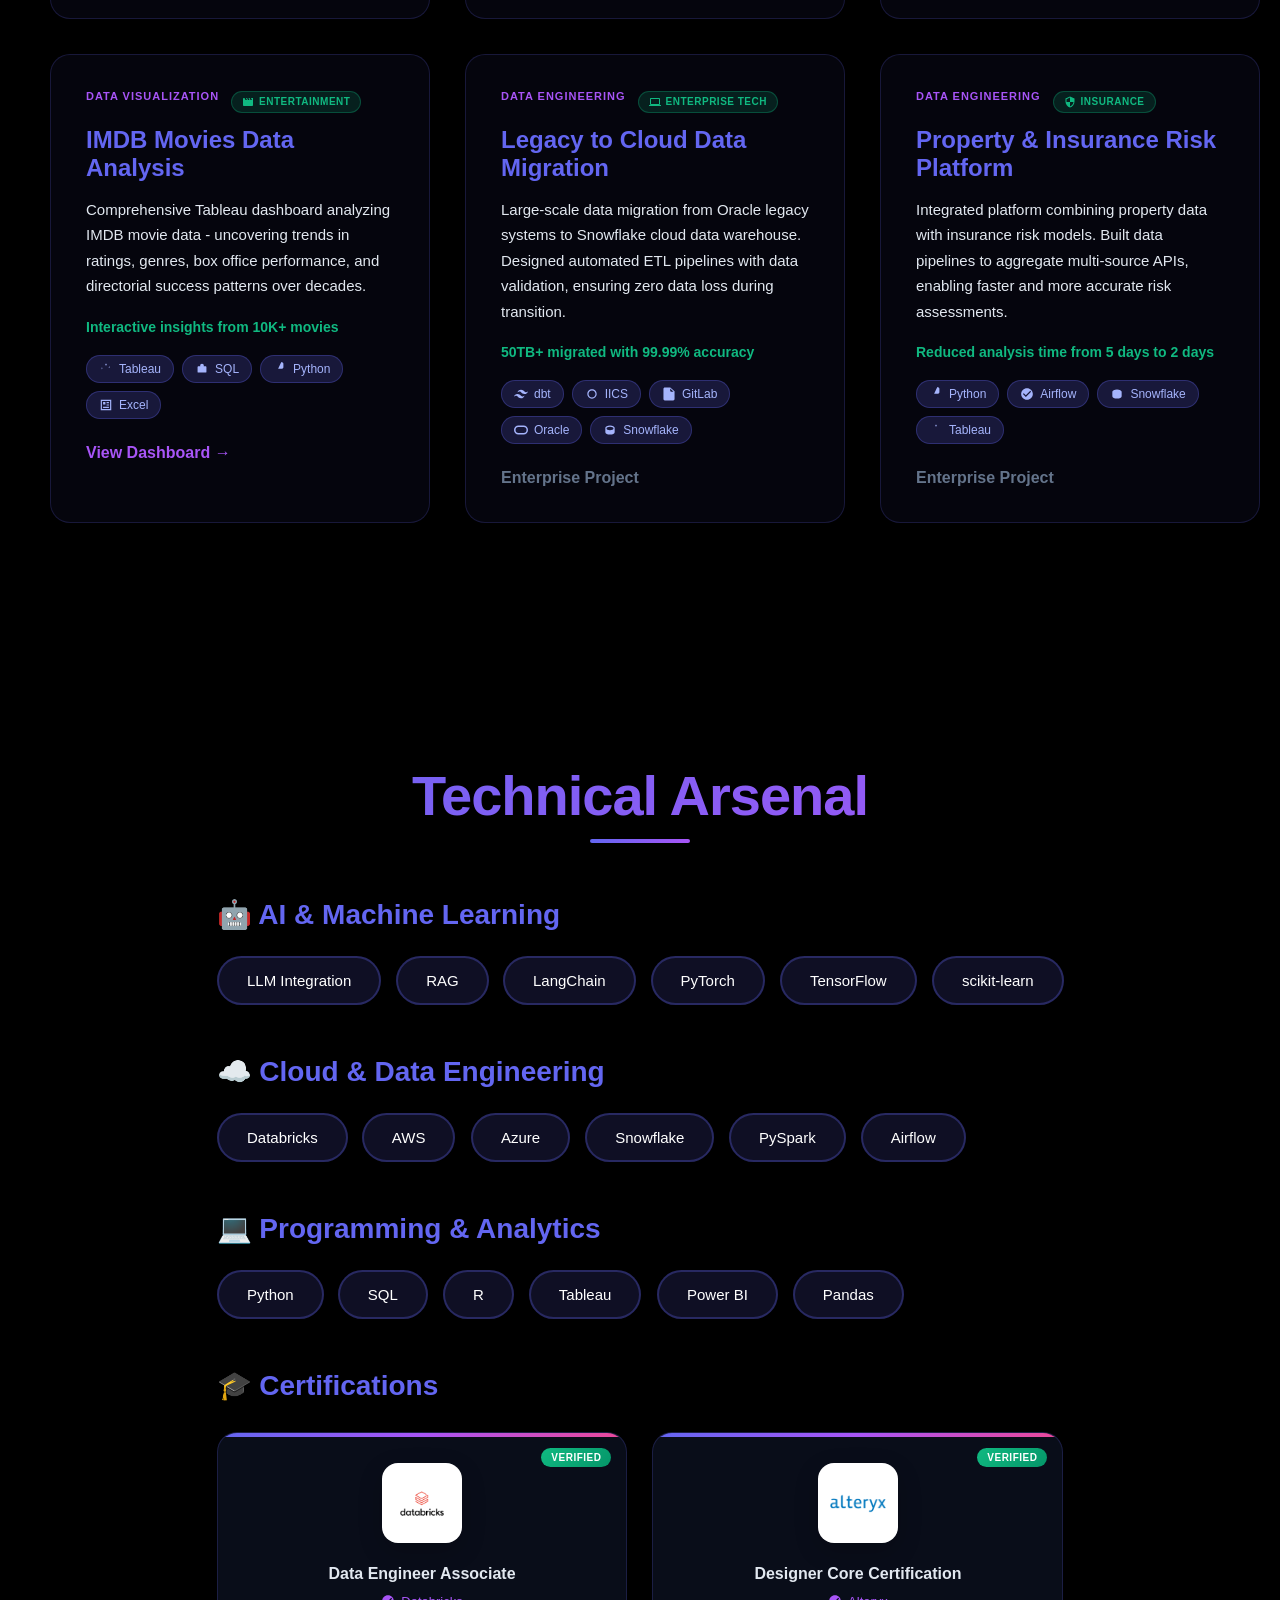
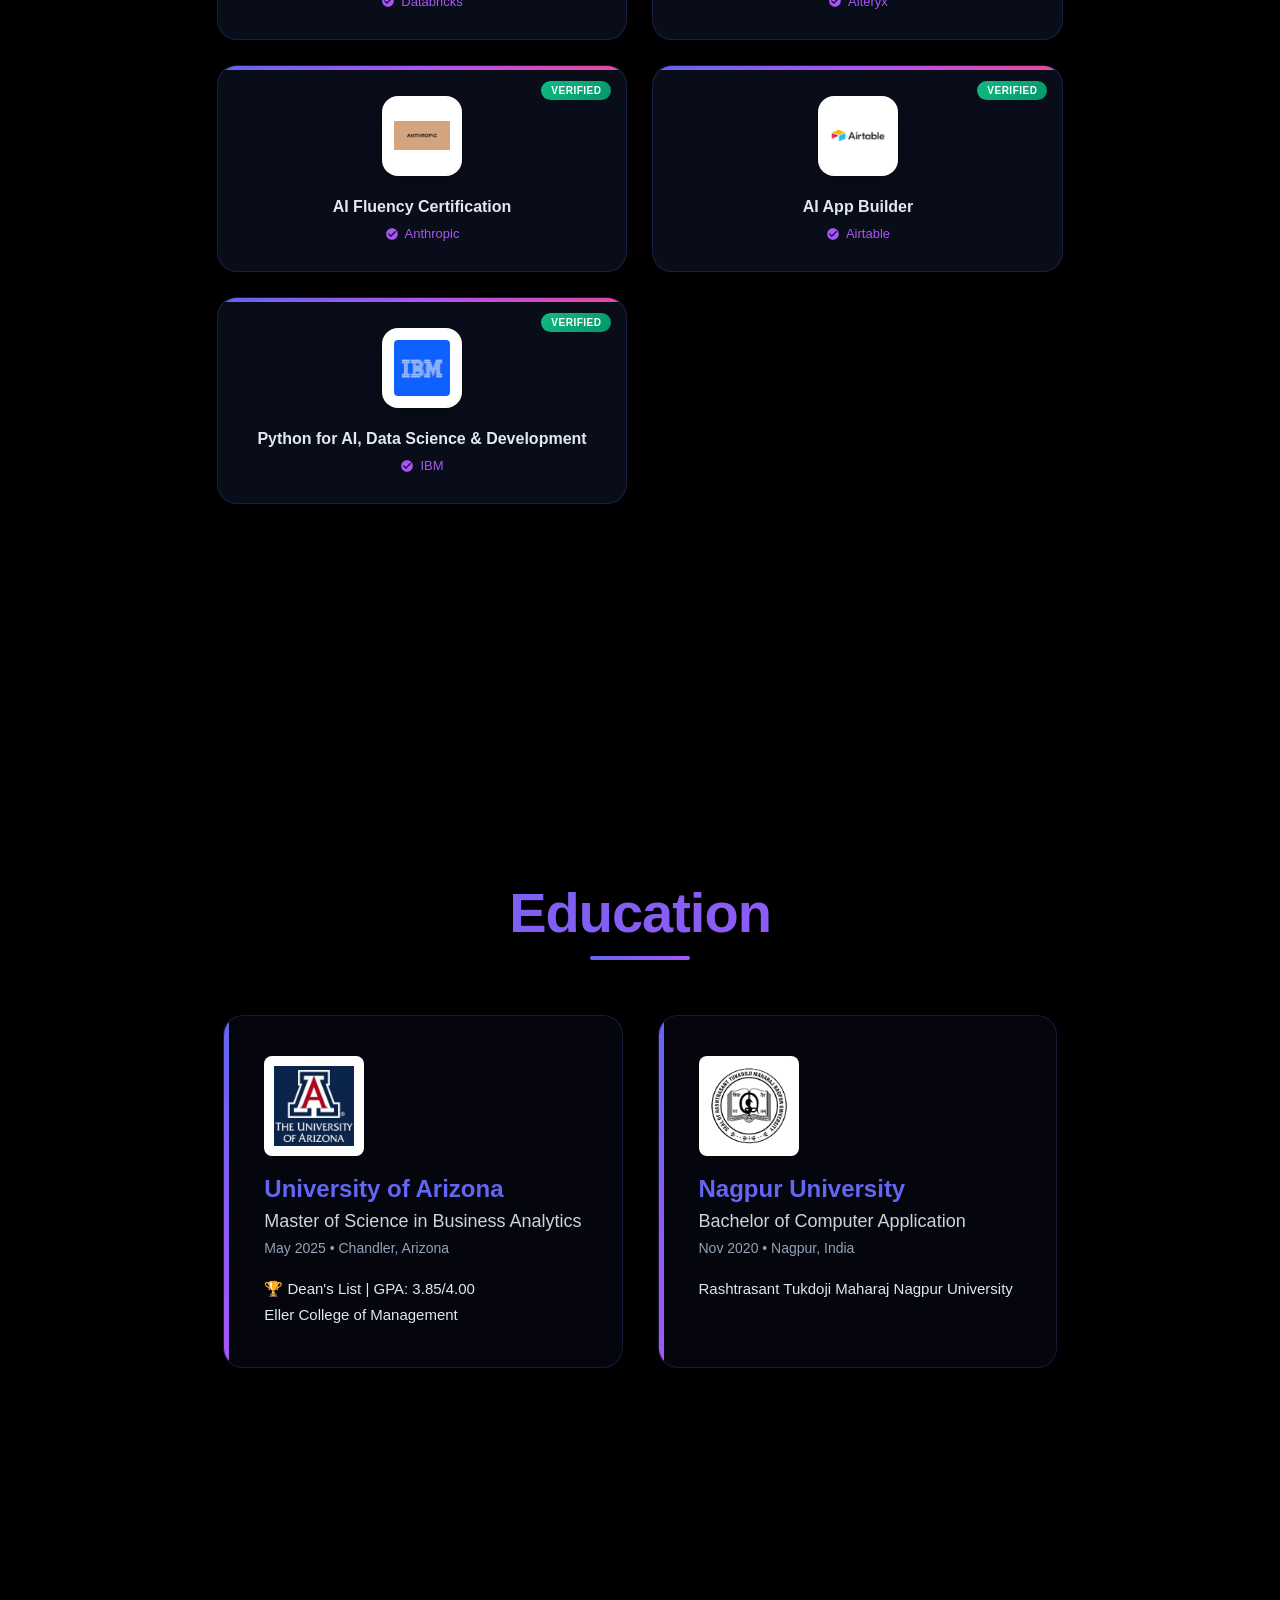
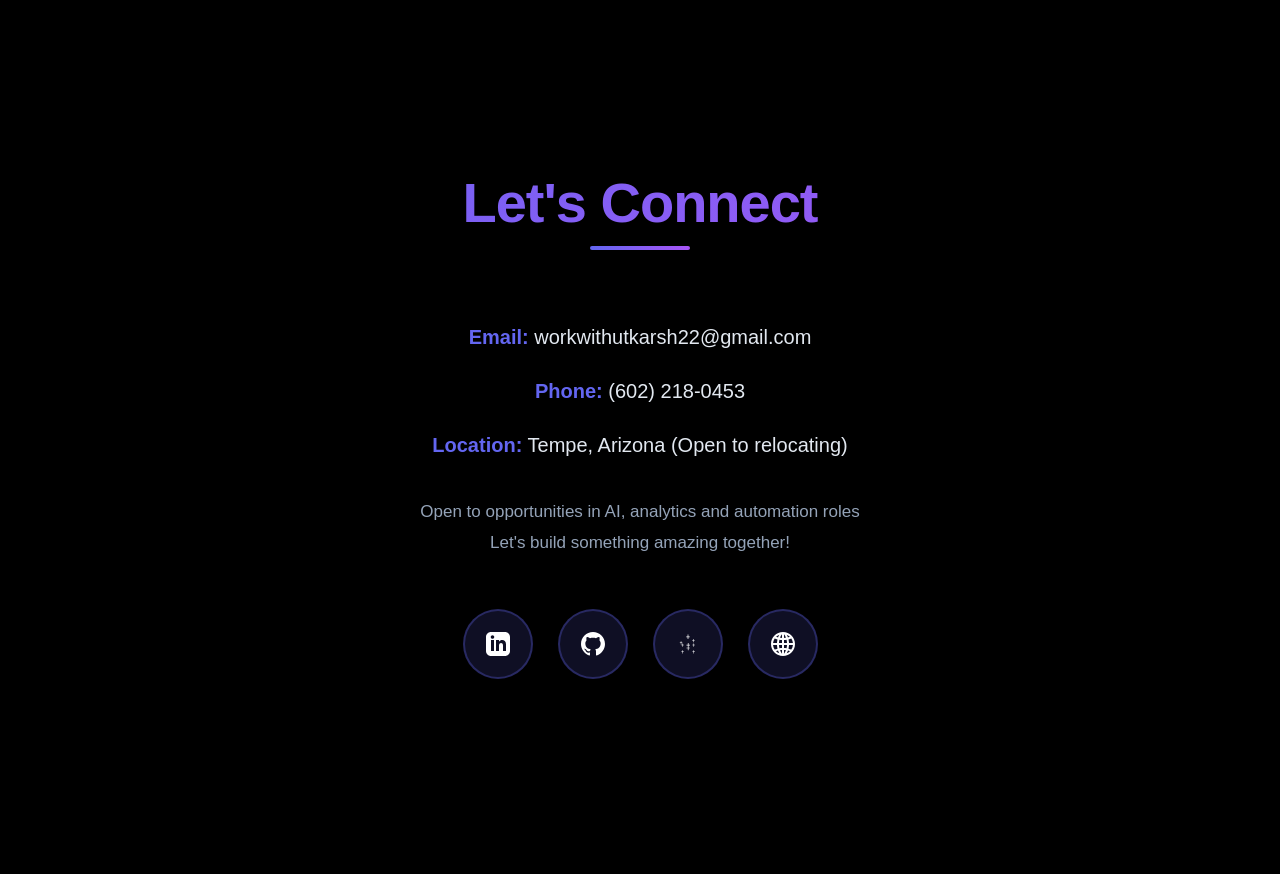
==== commit 0ff8eb69: "Update opportunity description in index.html" ====
--- a/index.html
+++ b/index.html
@@ -995,20 +995,20 @@
             <div class="experience-card">
                 <img src="logos/Featured.jpg" alt="Featured" class="company-logo">
                 <div class="company-name">Featured (Terkel Inc.)</div>
-                <div class="role-name">Software Engineer Intern</div>
+                <div class="role-name">Software Engineer Intern, Data Science</div>
                 <div class="duration">July 2025 – September 2025</div>
                 <div class="highlight">
-                    Built recommendation engine using embeddings and deployed Slack integration reaching users 3x daily
+                    Built GenAI-powered recommendation systems using LLMs and RAG pipelines. Developed AI automation and slack bot using Zapier for marketing team.
                 </div>
             </div>
 
             <div class="experience-card">
                 <img src="logos/University of Arizona.jpg" alt="University of Arizona" class="company-logo">
                 <div class="company-name">University of Arizona</div>
-                <div class="role-name">Data Analyst</div>
-                <div class="duration">October 2024 – May 2025</div>
+                <div class="role-name">Analytics Consultant</div>
+                <div class="duration">OCt 2024 – May 2025</div>
                 <div class="highlight">
-                    Created KPI framework and data warehouse that reduced excess inventory by 15%
+                    Developed streamlit chatbot and tableau dashboard integrating data from FEMA, NOAA, Census, Redfin APIs for insurance risk summaries and insights
                 </div>
             </div>
 
@@ -1018,7 +1018,7 @@
                 <div class="role-name">AI & Data Engineering Analyst</div>
                 <div class="duration">January 2021 – August 2024</div>
                 <div class="highlight">
-                    Led cloud migrations and built real-time pipelines for Fortune 100 clients, cutting report latency by 40%
+                    Led enterprise discovery sessions and delivered POCs, MVPs, demos to senior executive of fortune 100 clients and fast growing startups
                 </div>
             </div>
         </div>
@@ -1293,7 +1293,7 @@
                     </div>
                     <div class="cert-card">
                         <span class="cert-badge">Verified</span>
-                        <img src="logos/anthropic.png" alt="Anthropic" class="cert-logo">
+                        <img src="logos/Anthropic-generative-AI.jpg" alt="Anthropic" class="cert-logo">
                         <div class="cert-name">AI Fluency Certification</div>
                         <div class="cert-provider">
                             <svg viewBox="0 0 24 24" fill="currentColor"><path d="M12 2C6.48 2 2 6.48 2 12s4.48 10 10 10 10-4.48 10-10S17.52 2 12 2zm-2 15l-5-5 1.41-1.41L10 14.17l7.59-7.59L19 8l-9 9z"/></svg>
@@ -1302,7 +1302,7 @@
                     </div>
                     <div class="cert-card">
                         <span class="cert-badge">Verified</span>
-                        <img src="logos/airtable.png" alt="Airtable" class="cert-logo">
+                        <img src="logos/airtable.webp" alt="Airtable" class="cert-logo">
                         <div class="cert-name">AI App Builder</div>
                         <div class="cert-provider">
                             <svg viewBox="0 0 24 24" fill="currentColor"><path d="M12 2C6.48 2 2 6.48 2 12s4.48 10 10 10 10-4.48 10-10S17.52 2 12 2zm-2 15l-5-5 1.41-1.41L10 14.17l7.59-7.59L19 8l-9 9z"/></svg>
@@ -1311,7 +1311,7 @@
                     </div>
                     <div class="cert-card">
                         <span class="cert-badge">Verified</span>
-                        <img src="logos/ibm.png" alt="IBM" class="cert-logo">
+                        <img src="logos/ibm logo.png" alt="IBM" class="cert-logo">
                         <div class="cert-name">Python for AI, Data Science & Development</div>
                         <div class="cert-provider">
                             <svg viewBox="0 0 24 24" fill="currentColor"><path d="M12 2C6.48 2 2 6.48 2 12s4.48 10 10 10 10-4.48 10-10S17.52 2 12 2zm-2 15l-5-5 1.41-1.41L10 14.17l7.59-7.59L19 8l-9 9z"/></svg>
@@ -1358,7 +1358,7 @@
                 <p><strong>Location:</strong> Tempe, Arizona (Open to relocating)</p>
             </div>
             <p style="color: #94a3b8; margin-top: 30px; font-size: 17px; line-height: 1.8;">
-                Open to opportunities in AI, Data Engineering, and Analytics<br>Let's build something amazing together! 🚀
+                Open to opportunities in AI, analytics and automation roles<br>Let's build something amazing together!
             </p>
             <div class="social-links">
                 <a href="https://www.linkedin.com/in/utkarshpathakmsba/" target="_blank" class="social-link" title="LinkedIn">
